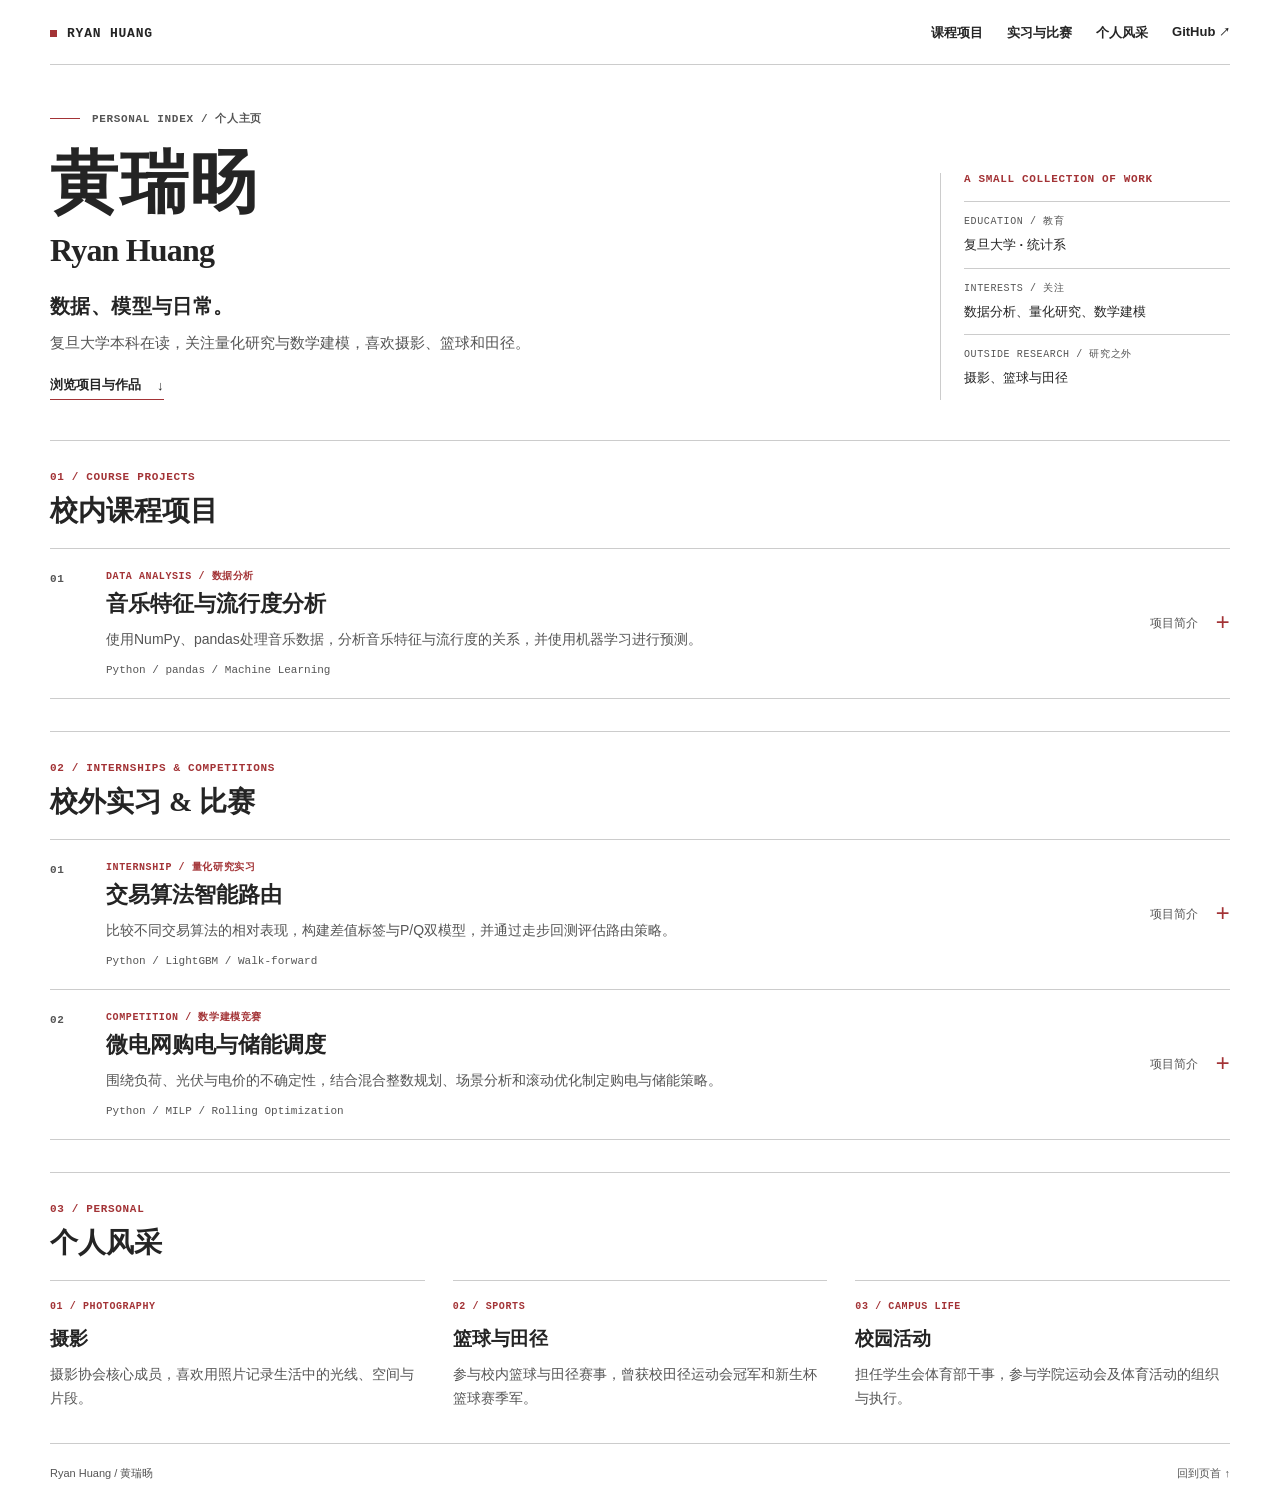
==== index.html @ ebb8e54e "index.html" ====
<!doctype html>
<html lang="zh-CN">
<head>
  <meta charset="utf-8">
  <meta name="viewport" content="width=device-width, initial-scale=1">
  <meta name="description" content="黄瑞旸 Ryan Huang 的个人主页：校内课程项目、校外实习与比赛、摄影与运动。">
  <meta name="theme-color" content="#ffffff">
  <title>黄瑞旸 Ryan Huang | 项目与作品</title>
  <link rel="canonical" href="https://hrynb.github.io/">
  <link rel="stylesheet" href="site.css?v=compact-1">
</head>
<body>
  <a class="skip-link" href="#main">跳转到正文</a>
  <div class="page" id="top">
    <header class="site-header">
      <a class="brand" href="#top" aria-label="Ryan Huang，回到页首">
        <span class="brand-mark" aria-hidden="true"></span>RYAN HUANG
      </a>
      <nav class="nav" aria-label="主导航">
        <a href="#course-projects">课程项目</a>
        <a href="#experience">实习与比赛</a>
        <a href="#personal">个人风采</a>
        <a href="https://github.com/hrynb" target="_blank" rel="noopener noreferrer">GitHub <span class="external" aria-hidden="true">↗</span></a>
      </nav>
    </header>

    <main id="main" tabindex="-1">
      <section class="hero" id="about" aria-labelledby="name">
        <div>
          <p class="eyebrow mono">PERSONAL INDEX / 个人主页</p>
          <h1 id="name"><span class="name-cn">黄瑞旸</span><span class="name-en" lang="en">Ryan Huang</span></h1>
          <p class="hero-line">数据、模型与日常。</p>
          <p class="hero-description">复旦大学本科在读，关注量化研究与数学建模，喜欢摄影、篮球和田径。</p>
          <a class="hero-link" href="#work">浏览项目与作品 <span aria-hidden="true">↓</span></a>
        </div>
        <aside class="profile-index" aria-label="个人索引">
          <p class="profile-label mono">A SMALL COLLECTION OF WORK</p>
          <dl>
            <div><dt>EDUCATION / 教育</dt><dd>复旦大学 · 统计系</dd></div>
            <div><dt>INTERESTS / 关注</dt><dd>数据分析、量化研究、数学建模</dd></div>
            <div><dt>OUTSIDE RESEARCH / 研究之外</dt><dd>摄影、篮球与田径</dd></div>
          </dl>
        </aside>
      </section>

      <div id="work">
        <section class="work-section" id="course-projects" aria-labelledby="courses-title">
          <div class="section-heading">
            <div><p class="section-label mono">01 / COURSE PROJECTS</p><h2 id="courses-title">校内课程项目</h2></div>
          </div>
          <details class="project">
            <summary>
              <span class="project-number mono">01</span>
              <span>
                <span class="project-kind">DATA ANALYSIS / 数据分析</span>
                <span class="project-name">音乐特征与流行度分析</span>
                <span class="project-description">使用NumPy、pandas处理音乐数据，分析音乐特征与流行度的关系，并使用机器学习进行预测。</span>
                <span class="project-tags">Python / pandas / Machine Learning</span>
              </span>
              <span class="project-control"><span class="control-label">项目简介</span><span class="plus" aria-hidden="true">+</span></span>
            </summary>
            <div class="project-body">
              <p>围绕音乐特征与流行度之间的联系，完成数据处理与分析，并将特征用于流行度预测，练习从数据探索到建模的完整过程。</p>
            </div>
          </details>
        </section>

        <section class="work-section" id="experience" aria-labelledby="experience-title">
          <div class="section-heading">
            <div><p class="section-label mono">02 / INTERNSHIPS &amp; COMPETITIONS</p><h2 id="experience-title">校外实习 &amp; 比赛</h2></div>
          </div>
          <details class="project">
            <summary>
              <span class="project-number mono">01</span>
              <span>
                <span class="project-kind">INTERNSHIP / 量化研究实习</span>
                <span class="project-name">交易算法智能路由</span>
                <span class="project-description">比较不同交易算法的相对表现，构建差值标签与P/Q双模型，并通过走步回测评估路由策略。</span>
                <span class="project-tags">Python / LightGBM / Walk-forward</span>
              </span>
              <span class="project-control"><span class="control-label">项目简介</span><span class="plus" aria-hidden="true">+</span></span>
            </summary>
            <div class="project-body">
              <p>围绕“同一对象上应选择哪一种算法”，参与数据处理、配对标签构建、模型评估与自动化流程搭建。</p>
              <a class="project-link" href="quant-research.html">查看项目 <span aria-hidden="true">→</span></a>
            </div>
          </details>

          <details class="project">
            <summary>
              <span class="project-number mono">02</span>
              <span>
                <span class="project-kind">COMPETITION / 数学建模竞赛</span>
                <span class="project-name">微电网购电与储能调度</span>
                <span class="project-description">围绕负荷、光伏与电价的不确定性，结合混合整数规划、场景分析和滚动优化制定购电与储能策略。</span>
                <span class="project-tags">Python / MILP / Rolling Optimization</span>
              </span>
              <span class="project-control"><span class="control-label">项目简介</span><span class="plus" aria-hidden="true">+</span></span>
            </summary>
            <div class="project-body">
              <p>以“微网与外部电网电力调控策略”为题，参与建模与数据分析，将预测、历史残差场景生成、优化求解与压力测试串成可复查的研究流程。</p>
              <a class="project-link" href="math-modeling.html">查看项目 <span aria-hidden="true">→</span></a>
            </div>
          </details>
        </section>

        <section class="work-section" id="personal" aria-labelledby="personal-title">
          <div class="section-heading">
            <div><p class="section-label mono">03 / PERSONAL</p><h2 id="personal-title">个人风采</h2></div>
          </div>
          <div class="personal-grid">
            <article class="personal-item">
              <p class="personal-type mono">01 / PHOTOGRAPHY</p>
              <h3>摄影</h3>
              <p>摄影协会核心成员，喜欢用照片记录生活中的光线、空间与片段。</p>
            </article>
            <article class="personal-item">
              <p class="personal-type mono">02 / SPORTS</p>
              <h3>篮球与田径</h3>
              <p>参与校内篮球与田径赛事，曾获校田径运动会冠军和新生杯篮球赛季军。</p>
            </article>
            <article class="personal-item">
              <p class="personal-type mono">03 / CAMPUS LIFE</p>
              <h3>校园活动</h3>
              <p>担任学生会体育部干事，参与学院运动会及体育活动的组织与执行。</p>
            </article>
          </div>
        </section>
      </div>
    </main>

    <footer class="site-footer">
      <p>Ryan Huang / 黄瑞旸</p>
      <a href="#top">回到页首 <span aria-hidden="true">↑</span></a>
    </footer>
  </div>
</body>
</html>
---- site.css ----
:root {
  color-scheme: light;
  --paper: #ffffff;
  --panel: #ececec;
  --surface: #fafafa;
  --ink: #242424;
  --muted: #555555;
  --rule: #cccccc;
  --accent: #a33336;
  --sans: -apple-system, BlinkMacSystemFont, "Segoe UI", "Microsoft YaHei UI", "Microsoft YaHei", sans-serif;
  --serif: Georgia, "Noto Serif SC", "Songti SC", SimSun, serif;
  --mono: "Cascadia Code", Consolas, monospace;
}

* { box-sizing: border-box; }
body { margin: 0; background: var(--paper); color: var(--ink); font-family: var(--sans); font-weight: 500; }
a { color: inherit; text-decoration: none; }
a:hover { color: var(--accent); }
a:focus-visible, summary:focus-visible { outline: 2px solid var(--accent); outline-offset: 6px; }
::selection { background: #ead5d4; color: var(--ink); }
:target { scroll-margin-top: 24px; }
.page { width: min(1180px, calc(100% - 80px)); margin: 0 auto; }
.mono { font-family: var(--mono); font-size: 11px; font-weight: 600; letter-spacing: .06em; }

.skip-link { position: absolute; top: 12px; left: 16px; z-index: 2; padding: 10px 14px; background: var(--ink); color: white; transform: translateY(-180%); }
.skip-link:focus { transform: none; color: white; }
.site-header { display: flex; flex-wrap: wrap; align-items: center; justify-content: space-between; gap: 16px; padding: 20px 0 18px; border-bottom: 1px solid var(--rule); }
.brand { display: inline-flex; align-items: center; gap: 10px; font-family: var(--mono); font-size: 13px; font-weight: 700; letter-spacing: .06em; }
.brand-mark { width: 7px; height: 7px; background: var(--accent); }
.nav { display: flex; gap: 24px; font-size: 13px; font-weight: 600; }
.nav a { padding: 4px 0; }
.external { font-size: 11px; }

.hero { display: grid; grid-template-columns: minmax(0, 1fr) 290px; gap: 48px; padding: 46px 0 40px; border-bottom: 1px solid var(--rule); }
.eyebrow { display: flex; align-items: center; gap: 12px; margin: 0 0 18px; color: var(--muted); }
.eyebrow::before { content: ""; width: 30px; height: 1px; background: var(--accent); }
h1 { margin: 0; font-family: var(--serif); font-weight: 700; }
.name-cn { display: block; font-size: clamp(44px, 5.6vw, 68px); line-height: 1.15; letter-spacing: .025em; }
.name-en { display: block; margin-top: 8px; font-size: clamp(24px, 2.7vw, 32px); font-weight: 600; line-height: 1.25; letter-spacing: -.025em; }
.hero-line { margin: 23px 0 10px; font-size: 20px; font-weight: 650; letter-spacing: .02em; }
.hero-description { max-width: 34em; margin: 0; color: var(--muted); font-size: 15px; line-height: 1.75; }
.hero-link, .project-link { display: inline-flex; align-items: center; gap: 16px; margin-top: 20px; padding-bottom: 5px; border-bottom: 1px solid var(--accent); font-size: 13px; font-weight: 600; }
.profile-index { align-self: end; border-left: 1px solid var(--rule); padding-left: 23px; }
.profile-label { margin: 0 0 16px; color: var(--accent); }
.profile-index dl { margin: 0; }
.profile-index dl > div { padding: 12px 0; border-top: 1px solid var(--rule); }
.profile-index dt { color: var(--muted); font-family: var(--mono); font-size: 10px; letter-spacing: .06em; }
.profile-index dd { margin: 6px 0 0; font-size: 13px; line-height: 1.65; font-weight: 550; }

.work-section { padding: 30px 0 32px; }
.work-section + .work-section { border-top: 1px solid var(--rule); }
.section-heading { display: flex; align-items: end; justify-content: space-between; gap: 20px; margin-bottom: 18px; }
.section-label { margin: 0 0 9px; color: var(--accent); }
h2 { margin: 0; font-family: var(--serif); font-size: 28px; font-weight: 700; line-height: 1.35; }
.section-note { margin: 0 0 5px; color: var(--muted); font-size: 12px; }
.project { border-top: 1px solid var(--rule); }
.project:last-child { border-bottom: 1px solid var(--rule); }
.project summary { display: grid; grid-template-columns: 36px minmax(0, 1fr) 110px; gap: 20px; padding: 20px 0; list-style: none; cursor: pointer; }
.project summary::-webkit-details-marker { display: none; }
.project-number { padding-top: 4px; color: var(--muted); }
.project-kind { display: block; margin-bottom: 6px; color: var(--accent); font-size: 10px; font-family: var(--mono); font-weight: 600; letter-spacing: .06em; }
.project-name { display: block; font-size: 22px; font-weight: 650; line-height: 1.4; }
.project-description { display: block; max-width: 52em; margin-top: 8px; color: var(--muted); font-size: 14px; line-height: 1.7; }
.project-tags { display: block; margin-top: 10px; color: var(--muted); font-size: 11px; font-family: var(--mono); line-height: 1.5; }
.project-control { display: flex; align-items: center; justify-content: end; gap: 18px; align-self: center; font-size: 12px; color: var(--muted); }
.plus { display: block; font-family: var(--mono); font-size: 24px; font-weight: 300; color: var(--accent); }
.project[open] .plus { transform: rotate(45deg); }
.project summary:hover .project-name { color: var(--accent); }
.project-body { margin: 0 130px 22px 56px; padding: 0 0 0 16px; border-left: 2px solid var(--accent); font-size: 14px; line-height: 1.75; }
.project-body p { margin: 0; }
.project-body .status { margin-top: 12px; color: var(--muted); font-size: 12px; }
.project-link { margin-top: 16px; }

.personal-grid { display: grid; grid-template-columns: repeat(3, minmax(0, 1fr)); gap: 28px; }
.personal-item { border-top: 1px solid var(--rule); padding-top: 17px; }
.personal-item .personal-type { margin: 0 0 10px; color: var(--accent); font-size: 10px; }
.personal-item h3 { margin: 0 0 10px; font-size: 19px; font-weight: 650; }
.personal-item p { margin: 0; color: var(--muted); font-size: 14px; line-height: 1.75; }

.about-section { display: grid; grid-template-columns: 1fr 2fr; gap: 70px; padding: 2px 0 62px; border-bottom: 1px solid var(--rule); }
.about-copy { max-width: 45em; }
.about-copy p { margin: 0; font-size: 14px; line-height: 2; }
.about-copy p + p { margin-top: 15px; color: var(--muted); }
.about-links { margin-top: 22px; font-size: 13px; }
.about-links a { border-bottom: 1px solid var(--rule); padding-bottom: 4px; }
.site-footer { display: flex; flex-wrap: wrap; align-items: center; justify-content: space-between; gap: 16px; padding: 20px 0 24px; border-top: 1px solid var(--rule); color: var(--muted); font-size: 11px; line-height: 1.7; }
.site-footer p { margin: 0; }

.breadcrumb { display: flex; flex-wrap: wrap; gap: 12px; padding-top: 28px; color: var(--muted); }
.research-hero { padding: 32px 0 30px; border-bottom: 1px solid var(--rule); }
.research-title { max-width: 15em; font-size: clamp(30px, 4vw, 46px); line-height: 1.3; letter-spacing: -.025em; }
.research-subtitle { margin: 15px 0 22px; color: var(--accent); font-family: var(--mono); font-size: 11px; line-height: 1.8; letter-spacing: .06em; }
.research-lead { max-width: 56em; margin: 0; color: var(--muted); font-size: 15px; line-height: 1.8; }
.specifications { display: grid; grid-template-columns: repeat(3, minmax(0, 1fr)); margin: 22px 0 0; border: 1px solid var(--rule); background: var(--panel); }
.specifications > div { padding: 13px 18px; border-right: 1px solid var(--rule); }
.specifications > div:last-child { border-right: 0; }
.specifications dt { color: var(--accent); font-family: var(--mono); font-size: 10px; letter-spacing: .06em; }
.specifications dd { margin: 9px 0 0; font-size: 13px; line-height: 1.7; }
.research-grid { display: grid; grid-template-columns: 180px minmax(0, 1fr); gap: 44px; padding: 30px 0 40px; }
.contents { position: sticky; top: 28px; align-self: start; font-size: 12px; }
.contents ol { padding: 0; margin: 18px 0 0; list-style: none; }
.contents li { margin: 0; border-top: 1px solid var(--rule); }
.contents a { display: block; padding: 12px 0; line-height: 1.7; }
.contents a span { margin-right: 12px; color: var(--muted); font-family: var(--mono); }
.research-content { min-width: 0; }
.research-content section + section { margin-top: 32px; padding-top: 26px; border-top: 1px solid var(--rule); }
.chapter-heading { display: flex; align-items: baseline; gap: 15px; margin-bottom: 16px; }
.chapter-heading h2 { font-size: 23px; }
.chapter-number { color: var(--accent); }
.research-content p { margin: 0 0 14px; font-size: 14px; line-height: 1.8; }
.research-content p:last-child { margin-bottom: 0; }
.contribution { border-left: 2px solid var(--accent); padding-left: 18px; color: var(--muted); }
.equation-block { margin: 24px 0; padding: 22px; border: 1px solid var(--rule); background: var(--surface); }
.equation-block .mono { margin-bottom: 14px; color: var(--accent); font-size: 10px; }
code { font-family: var(--mono); font-size: .95em; overflow-wrap: anywhere; }
.equation { display: block; font-size: 17px; font-weight: 600; line-height: 1.8; }
.equation-block p:last-child { margin-top: 12px; font-size: 12px; color: var(--muted); }
.check-list { margin: 18px 0; padding-left: 20px; font-size: 14px; line-height: 2; }
.check-list li { margin: 9px 0; padding-left: 4px; }
.check-list li::marker { color: var(--accent); }
.model-grid { display: grid; grid-template-columns: 1fr 1fr; gap: 18px; margin: 24px 0; }
.model-card { padding: 19px; border: 1px solid var(--rule); background: var(--surface); }
.model-card .mono { margin-bottom: 12px; color: var(--accent); font-size: 10px; }
.model-symbol { display: block; margin-bottom: 14px; font-family: var(--mono); font-size: 40px; line-height: 1; font-weight: 600; }
.model-card h3 { margin: 0 0 12px; font-size: 17px; font-weight: 600; }
.model-card p { font-size: 13px; line-height: 1.9; }
.model-card p + p { color: var(--muted); }
.pipeline { display: grid; grid-template-columns: repeat(4, minmax(0, 1fr)); margin: 24px 0; padding: 0; border: 1px solid var(--rule); list-style: none; }
.pipeline li { padding: 15px 13px; border-right: 1px solid var(--rule); background: var(--panel); }
.pipeline li:last-child { border-right: 0; }
.pipeline .mono { color: var(--accent); font-size: 10px; }
.pipeline strong { display: block; margin: 12px 0 8px; font-size: 13px; font-weight: 600; }
.pipeline p { color: var(--muted); font-size: 12px; line-height: 1.8; }
.research-content .scope-note { margin-top: 32px; padding: 18px 20px; border: 1px solid var(--rule); color: var(--muted); font-size: 12px; line-height: 1.9; }

@media (max-width: 860px) {
  .page { width: calc(100% - 56px); }
  .hero { grid-template-columns: minmax(0, 1fr) 240px; gap: 30px; padding: 38px 0; }
  .profile-index { padding-left: 20px; }
  .project summary { grid-template-columns: 30px minmax(0, 1fr) 90px; gap: 16px; }
  .project-body { margin-left: 46px; margin-right: 106px; }
  .about-section { gap: 36px; }
  .research-grid { grid-template-columns: 145px minmax(0, 1fr); gap: 30px; }
  .model-grid { grid-template-columns: 1fr; }
  .pipeline { grid-template-columns: 1fr 1fr; }
  .pipeline li:nth-child(2) { border-right: 0; }
  .pipeline li:nth-child(-n+2) { border-bottom: 1px solid var(--rule); }
}

@media (max-width: 600px) {
  .page { width: calc(100% - 40px); }
  .site-header { padding: 17px 0 15px; gap: 14px; }
  .brand { font-size: 11px; gap: 7px; letter-spacing: .02em; }
  .nav { flex-wrap: wrap; gap: 8px 16px; font-size: 12px; }
  .hero { grid-template-columns: 1fr; gap: 24px; padding: 30px 0; }
  .eyebrow { margin-bottom: 16px; font-size: 10px; }
  .name-cn { font-size: 48px; }
  .name-en { font-size: 27px; }
  .hero-line { font-size: 19px; margin-top: 20px; }
  .hero-description { font-size: 14px; }
  .hero-link { margin-top: 18px; }
  .profile-index { border-left: 0; padding-left: 0; }
  .profile-label { margin-bottom: 14px; }
  .profile-index dl { display: grid; grid-template-columns: 1fr 1fr; gap: 0 20px; }
  .profile-index dl > div:last-child { grid-column: 1 / -1; }
  .work-section { padding: 25px 0; }
  .section-heading { display: block; margin-bottom: 15px; }
  h2 { font-size: 25px; }
  .section-note { margin-top: 12px; }
  .project summary { grid-template-columns: 25px minmax(0, 1fr) 18px; gap: 12px; padding: 18px 0; }
  .project-name { font-size: 19px; }
  .project-description { font-size: 14px; }
  .project-kind { font-size: 9px; }
  .control-label { display: none; }
  .project-body { margin-left: 37px; margin-right: 0; padding-left: 14px; font-size: 13px; }
  .personal-grid { grid-template-columns: 1fr; gap: 18px; }
  .personal-item { padding-top: 14px; }
  .about-section { grid-template-columns: 1fr; gap: 23px; padding-bottom: 42px; }
  .about-copy p { font-size: 13px; }
  .site-footer { align-items: start; padding-top: 21px; }
  .breadcrumb { font-size: 10px; gap: 8px; }
  .research-hero { padding: 26px 0; }
  .research-title { font-size: 32px; }
  .research-subtitle { font-size: 10px; }
  .research-lead { font-size: 13px; }
  .specifications { grid-template-columns: 1fr; }
  .specifications > div { border-right: 0; border-bottom: 1px solid var(--rule); padding: 13px 16px; }
  .specifications > div:last-child { border-bottom: 0; }
  .specifications dd { margin-top: 5px; }
  .research-grid { grid-template-columns: 1fr; gap: 34px; padding: 30px 0 40px; }
  .contents { position: static; }
  .contents ol { display: grid; grid-template-columns: 1fr 1fr; column-gap: 20px; }
  .chapter-heading { gap: 12px; }
  .chapter-heading h2 { font-size: 21px; }
  .research-content p, .check-list { font-size: 13px; }
  .equation-block { padding: 17px; }
  .equation { font-size: 14px; }
  .model-card { padding: 20px; }
}

@media (max-width: 350px) {
  .nav { gap: 11px; }
  .name-cn { font-size: 46px; }
  .research-title { font-size: 29px; }
}
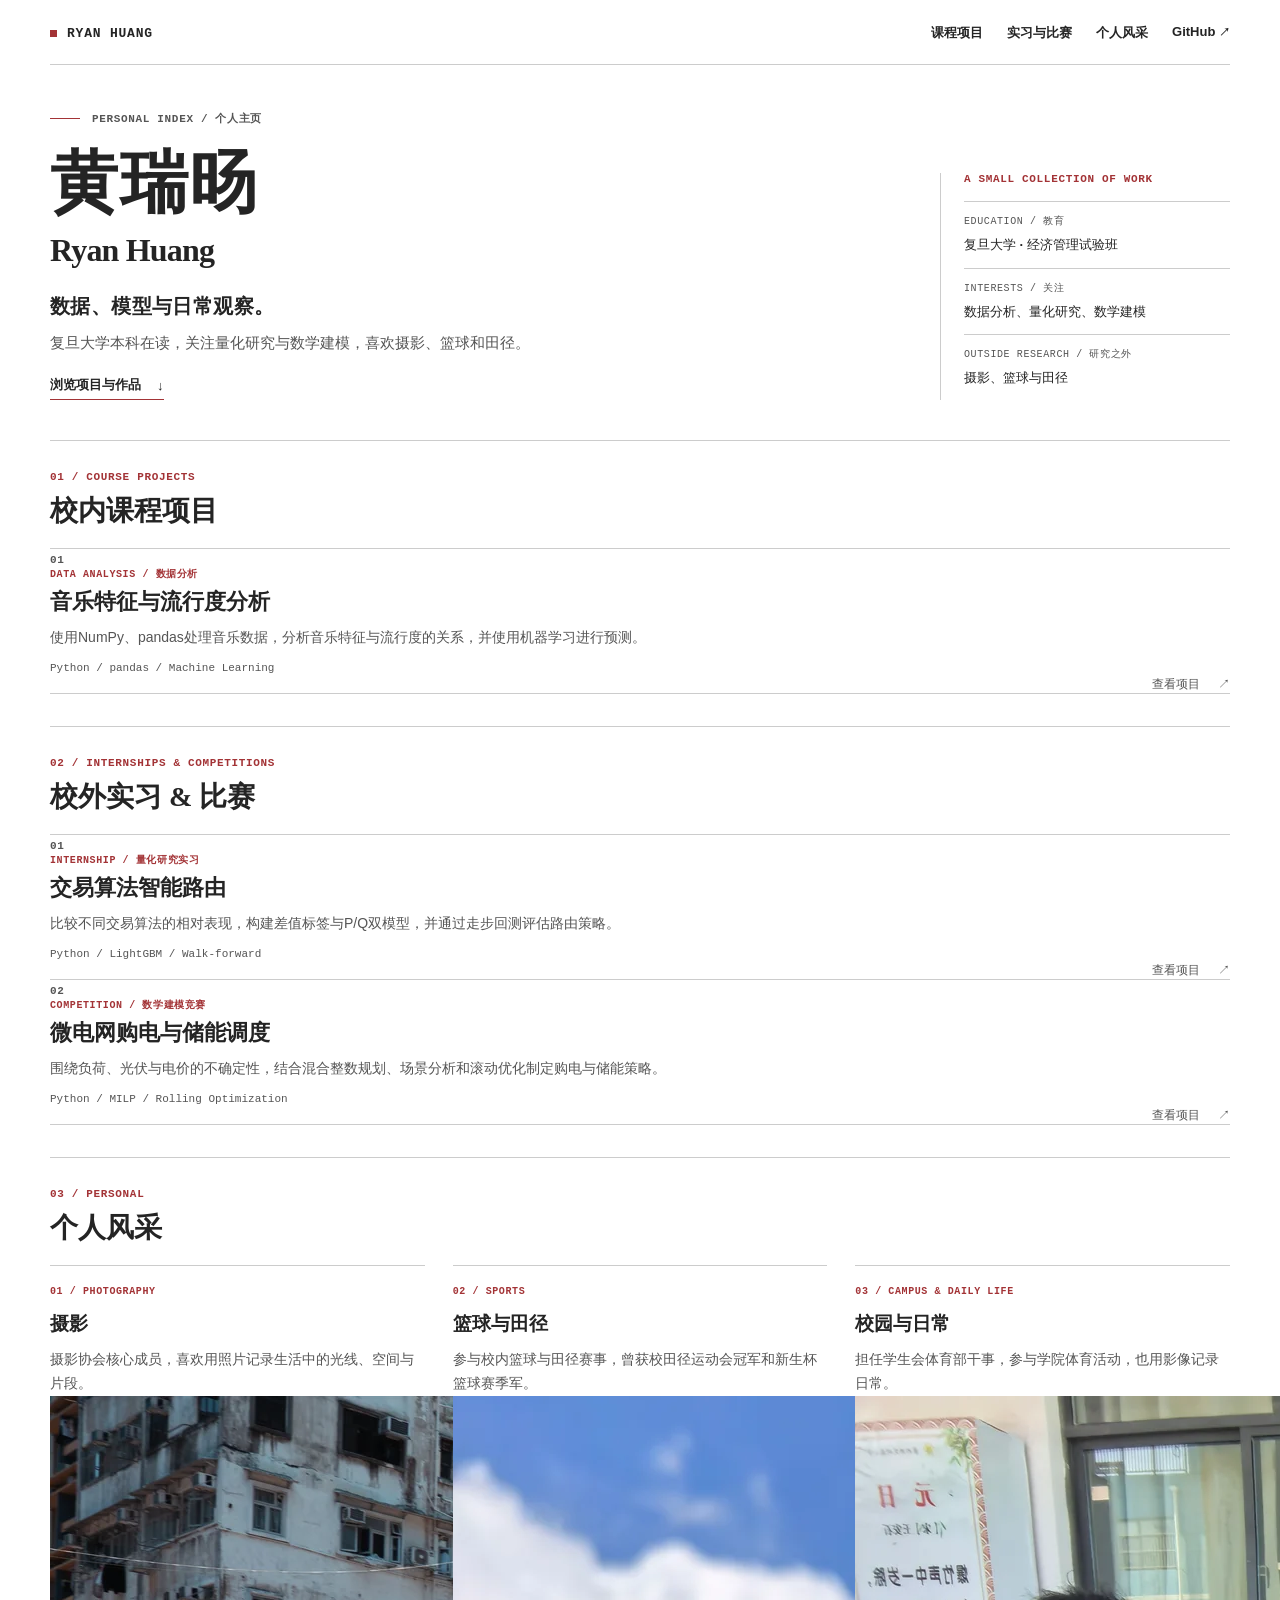
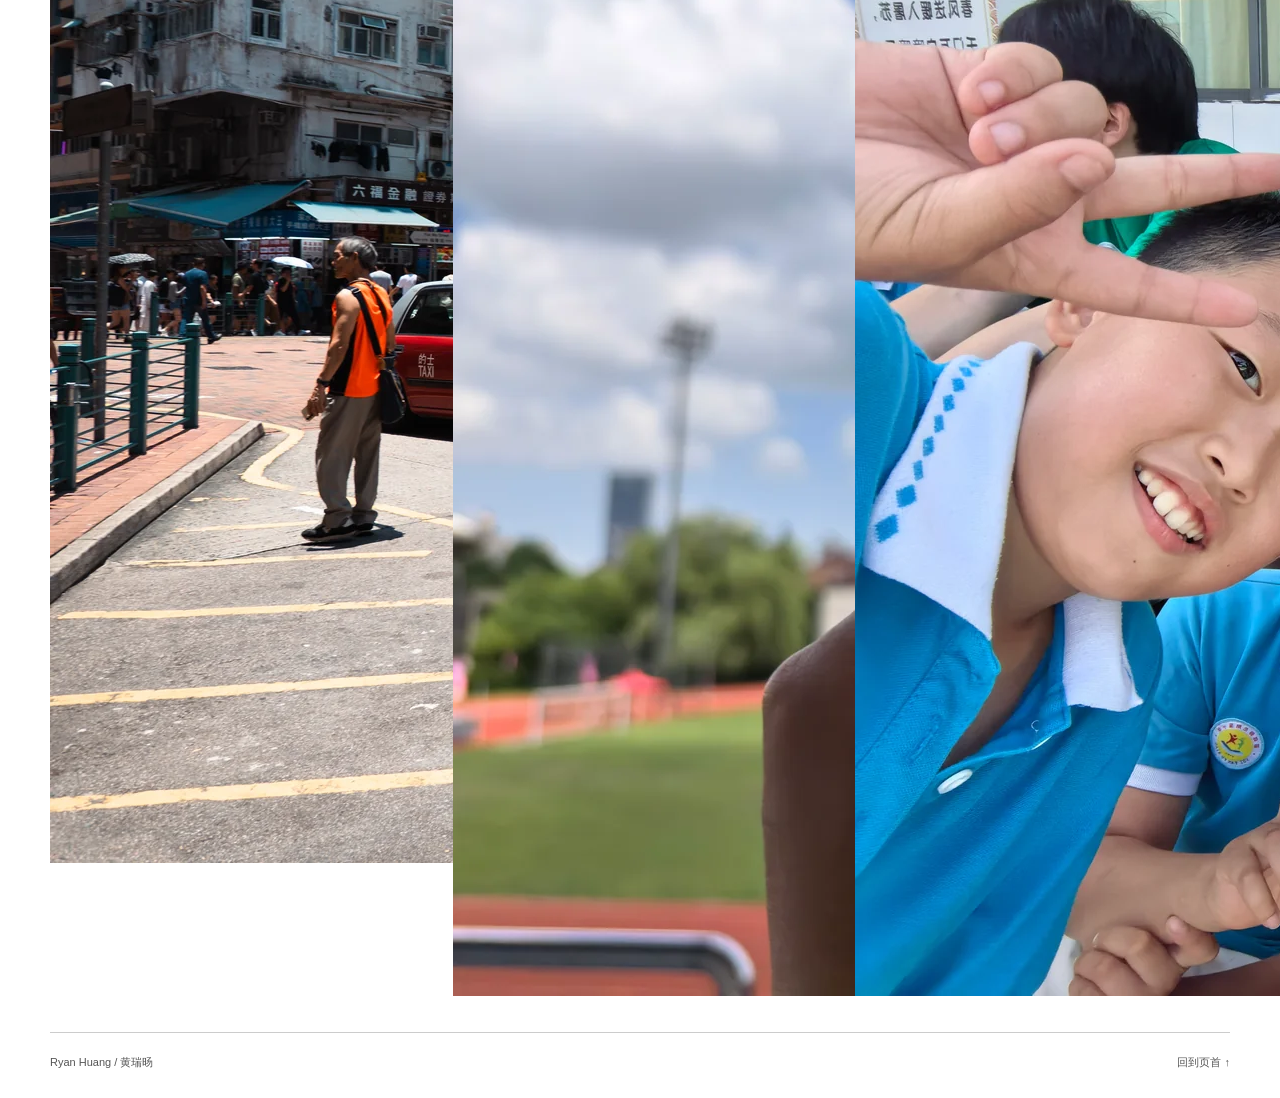
==== commit 18c8ef95: "Add files via upload" ====
--- a/index.html
+++ b/index.html
@@ -7,7 +7,8 @@
   <meta name="theme-color" content="#ffffff">
   <title>黄瑞旸 Ryan Huang | 项目与作品</title>
   <link rel="canonical" href="https://hrynb.github.io/">
-  <link rel="stylesheet" href="site.css?v=compact-1">
+  <link rel="stylesheet" href="site.css?v=interactive-1">
+  <script src="site.js?v=picture-1" defer></script>
 </head>
 <body>
   <a class="skip-link" href="#main">跳转到正文</a>
@@ -29,14 +30,14 @@
         <div>
           <p class="eyebrow mono">PERSONAL INDEX / 个人主页</p>
           <h1 id="name"><span class="name-cn">黄瑞旸</span><span class="name-en" lang="en">Ryan Huang</span></h1>
-          <p class="hero-line">数据、模型与日常。</p>
+          <p class="hero-line">数据、模型与日常观察。</p>
           <p class="hero-description">复旦大学本科在读，关注量化研究与数学建模，喜欢摄影、篮球和田径。</p>
           <a class="hero-link" href="#work">浏览项目与作品 <span aria-hidden="true">↓</span></a>
         </div>
         <aside class="profile-index" aria-label="个人索引">
           <p class="profile-label mono">A SMALL COLLECTION OF WORK</p>
           <dl>
-            <div><dt>EDUCATION / 教育</dt><dd>复旦大学 · 统计系</dd></div>
+            <div><dt>EDUCATION / 教育</dt><dd>复旦大学 · 经济管理试验班</dd></div>
             <div><dt>INTERESTS / 关注</dt><dd>数据分析、量化研究、数学建模</dd></div>
             <div><dt>OUTSIDE RESEARCH / 研究之外</dt><dd>摄影、篮球与田径</dd></div>
           </dl>
@@ -48,8 +49,8 @@
           <div class="section-heading">
             <div><p class="section-label mono">01 / COURSE PROJECTS</p><h2 id="courses-title">校内课程项目</h2></div>
           </div>
-          <details class="project">
-            <summary>
+          <article class="project hover-card" data-project-card>
+            <a class="project-entry" href="music-analysis.html" aria-describedby="music-preview">
               <span class="project-number mono">01</span>
               <span>
                 <span class="project-kind">DATA ANALYSIS / 数据分析</span>
@@ -57,20 +58,21 @@
                 <span class="project-description">使用NumPy、pandas处理音乐数据，分析音乐特征与流行度的关系，并使用机器学习进行预测。</span>
                 <span class="project-tags">Python / pandas / Machine Learning</span>
               </span>
-              <span class="project-control"><span class="control-label">项目简介</span><span class="plus" aria-hidden="true">+</span></span>
-            </summary>
-            <div class="project-body">
+              <span class="project-control"><span class="control-label">查看项目</span><span class="project-arrow" aria-hidden="true">↗</span></span>
+            </a>
+            <div class="project-preview preview-panel" id="music-preview" role="tooltip" hidden>
+              <p class="preview-kicker mono">COURSE PROJECT / 数据分析</p>
               <p>围绕音乐特征与流行度之间的联系，完成数据处理与分析，并将特征用于流行度预测，练习从数据探索到建模的完整过程。</p>
             </div>
-          </details>
+          </article>
         </section>
 
         <section class="work-section" id="experience" aria-labelledby="experience-title">
           <div class="section-heading">
             <div><p class="section-label mono">02 / INTERNSHIPS &amp; COMPETITIONS</p><h2 id="experience-title">校外实习 &amp; 比赛</h2></div>
           </div>
-          <details class="project">
-            <summary>
+          <article class="project hover-card" data-project-card>
+            <a class="project-entry" href="quant-research.html" aria-describedby="quant-preview">
               <span class="project-number mono">01</span>
               <span>
                 <span class="project-kind">INTERNSHIP / 量化研究实习</span>
@@ -78,16 +80,16 @@
                 <span class="project-description">比较不同交易算法的相对表现，构建差值标签与P/Q双模型，并通过走步回测评估路由策略。</span>
                 <span class="project-tags">Python / LightGBM / Walk-forward</span>
               </span>
-              <span class="project-control"><span class="control-label">项目简介</span><span class="plus" aria-hidden="true">+</span></span>
-            </summary>
-            <div class="project-body">
+              <span class="project-control"><span class="control-label">查看项目</span><span class="project-arrow" aria-hidden="true">↗</span></span>
+            </a>
+            <div class="project-preview preview-panel" id="quant-preview" role="tooltip" hidden>
+              <p class="preview-kicker mono">INTERNSHIP / 量化研究</p>
               <p>围绕“同一对象上应选择哪一种算法”，参与数据处理、配对标签构建、模型评估与自动化流程搭建。</p>
-              <a class="project-link" href="quant-research.html">查看项目 <span aria-hidden="true">→</span></a>
             </div>
-          </details>
+          </article>
 
-          <details class="project">
-            <summary>
+          <article class="project hover-card" data-project-card>
+            <a class="project-entry" href="math-modeling.html" aria-describedby="modeling-preview">
               <span class="project-number mono">02</span>
               <span>
                 <span class="project-kind">COMPETITION / 数学建模竞赛</span>
@@ -95,13 +97,13 @@
                 <span class="project-description">围绕负荷、光伏与电价的不确定性，结合混合整数规划、场景分析和滚动优化制定购电与储能策略。</span>
                 <span class="project-tags">Python / MILP / Rolling Optimization</span>
               </span>
-              <span class="project-control"><span class="control-label">项目简介</span><span class="plus" aria-hidden="true">+</span></span>
-            </summary>
-            <div class="project-body">
+              <span class="project-control"><span class="control-label">查看项目</span><span class="project-arrow" aria-hidden="true">↗</span></span>
+            </a>
+            <div class="project-preview preview-panel" id="modeling-preview" role="tooltip" hidden>
+              <p class="preview-kicker mono">COMPETITION / 数学建模</p>
               <p>以“微网与外部电网电力调控策略”为题，参与建模与数据分析，将预测、历史残差场景生成、优化求解与压力测试串成可复查的研究流程。</p>
-              <a class="project-link" href="math-modeling.html">查看项目 <span aria-hidden="true">→</span></a>
             </div>
-          </details>
+          </article>
         </section>
 
         <section class="work-section" id="personal" aria-labelledby="personal-title">
@@ -109,20 +111,56 @@
             <div><p class="section-label mono">03 / PERSONAL</p><h2 id="personal-title">个人风采</h2></div>
           </div>
           <div class="personal-grid">
-            <article class="personal-item">
-              <p class="personal-type mono">01 / PHOTOGRAPHY</p>
-              <h3>摄影</h3>
-              <p>摄影协会核心成员，喜欢用照片记录生活中的光线、空间与片段。</p>
+            <article class="personal-item gallery-card" data-gallery="photography">
+              <a class="gallery-trigger" href="gallery.html#photography" aria-expanded="false" aria-controls="photography-preview">
+                <p class="personal-type mono">01 / PHOTOGRAPHY</p>
+                <h3>摄影</h3>
+                <p>摄影协会核心成员，喜欢用照片记录生活中的光线、空间与片段。</p>
+                <span class="photo-cover-frame"><img class="photo-cover" src="assets/photos/photography-01.webp" alt="街道交叉口的红色出租车与行人" loading="lazy" decoding="async"></span>
+              </a>
+              <div class="gallery-popover preview-panel" id="photography-preview" role="region" aria-label="摄影图片预览" hidden>
+                <div class="gallery-header"><p>摄影</p><button class="preview-close" type="button" data-preview-close aria-label="关闭摄影预览">×</button></div>
+                <div class="gallery-stage"><img data-gallery-image src="assets/photos/photography-01.webp" alt="街道交叉口的红色出租车与行人" decoding="async"><p class="gallery-error" data-gallery-error role="status" hidden>图片未能加载。</p></div>
+                <p class="gallery-caption" data-gallery-caption>街头一刻</p>
+                <div class="gallery-controls">
+                  <div class="gallery-pagination"><button type="button" data-gallery-prev aria-label="上一张摄影作品">←</button><span class="gallery-counter mono" data-gallery-counter aria-live="polite">01 / 10</span><button type="button" data-gallery-next aria-label="下一张摄影作品">→</button></div>
+                  <a class="gallery-open" href="gallery.html#photography">打开相册 <span aria-hidden="true">↗</span></a>
+                </div>
+              </div>
             </article>
-            <article class="personal-item">
-              <p class="personal-type mono">02 / SPORTS</p>
-              <h3>篮球与田径</h3>
-              <p>参与校内篮球与田径赛事，曾获校田径运动会冠军和新生杯篮球赛季军。</p>
+            <article class="personal-item gallery-card" data-gallery="sports">
+              <a class="gallery-trigger" href="gallery.html#sports" aria-expanded="false" aria-controls="sports-preview">
+                <p class="personal-type mono">02 / SPORTS</p>
+                <h3>篮球与田径</h3>
+                <p>参与校内篮球与田径赛事，曾获校田径运动会冠军和新生杯篮球赛季军。</p>
+                <span class="photo-cover-frame"><img class="photo-cover" src="assets/photos/sports-01.webp" alt="手持奖牌与背景中的田径场" loading="lazy" decoding="async"></span>
+              </a>
+              <div class="gallery-popover preview-panel" id="sports-preview" role="region" aria-label="运动图片预览" hidden>
+                <div class="gallery-header"><p>篮球与田径</p><button class="preview-close" type="button" data-preview-close aria-label="关闭运动预览">×</button></div>
+                <div class="gallery-stage"><img data-gallery-image src="assets/photos/sports-01.webp" alt="手持奖牌与背景中的田径场" decoding="async"><p class="gallery-error" data-gallery-error role="status" hidden>图片未能加载。</p></div>
+                <p class="gallery-caption" data-gallery-caption>金牌与跑道</p>
+                <div class="gallery-controls">
+                  <div class="gallery-pagination"><button type="button" data-gallery-prev aria-label="上一张运动照片">←</button><span class="gallery-counter mono" data-gallery-counter aria-live="polite">01 / 07</span><button type="button" data-gallery-next aria-label="下一张运动照片">→</button></div>
+                  <a class="gallery-open" href="gallery.html#sports">打开相册 <span aria-hidden="true">↗</span></a>
+                </div>
+              </div>
             </article>
-            <article class="personal-item">
-              <p class="personal-type mono">03 / CAMPUS LIFE</p>
-              <h3>校园活动</h3>
-              <p>担任学生会体育部干事，参与学院运动会及体育活动的组织与执行。</p>
+            <article class="personal-item gallery-card" data-gallery="daily">
+              <a class="gallery-trigger" href="gallery.html#daily" aria-expanded="false" aria-controls="daily-preview">
+                <p class="personal-type mono">03 / CAMPUS &amp; DAILY LIFE</p>
+                <h3>校园与日常</h3>
+                <p>担任学生会体育部干事，参与学院体育活动，也用影像记录日常。</p>
+                <span class="photo-cover-frame"><img class="photo-cover" src="assets/photos/daily-01.webp" alt="教室内的集体合影" loading="lazy" decoding="async"></span>
+              </a>
+              <div class="gallery-popover preview-panel" id="daily-preview" role="region" aria-label="日常图片预览" hidden>
+                <div class="gallery-header"><p>校园与日常</p><button class="preview-close" type="button" data-preview-close aria-label="关闭日常预览">×</button></div>
+                <div class="gallery-stage"><img data-gallery-image src="assets/photos/daily-01.webp" alt="教室内的集体合影" decoding="async"><p class="gallery-error" data-gallery-error role="status" hidden>图片未能加载。</p></div>
+                <p class="gallery-caption" data-gallery-caption>课堂合影</p>
+                <div class="gallery-controls">
+                  <div class="gallery-pagination"><button type="button" data-gallery-prev aria-label="上一张日常照片">←</button><span class="gallery-counter mono" data-gallery-counter aria-live="polite">01 / 03</span><button type="button" data-gallery-next aria-label="下一张日常照片">→</button></div>
+                  <a class="gallery-open" href="gallery.html#daily">打开相册 <span aria-hidden="true">↗</span></a>
+                </div>
+              </div>
             </article>
           </div>
         </section>
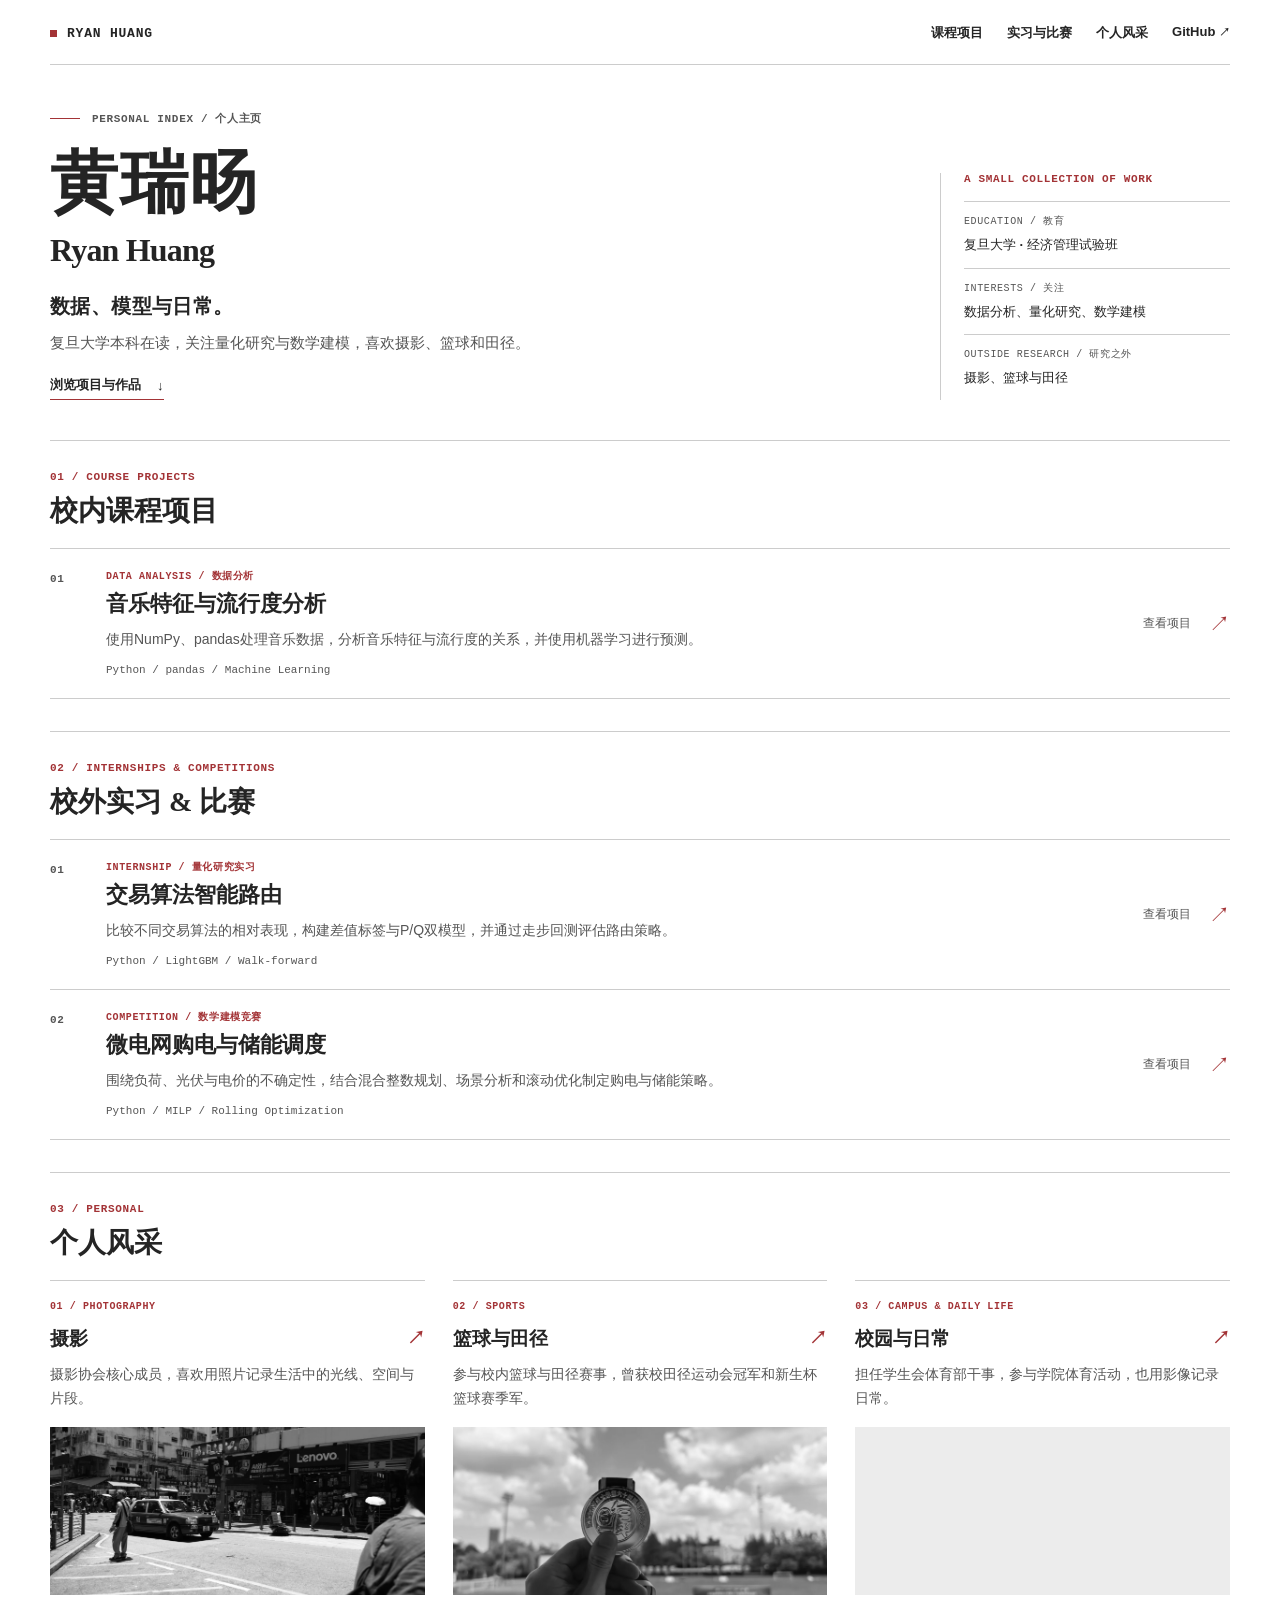
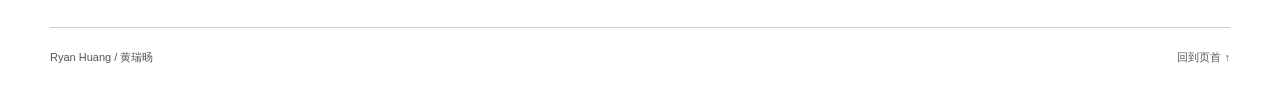
==== commit eea64877: "index.html" ====
--- a/index.html
+++ b/index.html
@@ -30,7 +30,7 @@
         <div>
           <p class="eyebrow mono">PERSONAL INDEX / 个人主页</p>
           <h1 id="name"><span class="name-cn">黄瑞旸</span><span class="name-en" lang="en">Ryan Huang</span></h1>
-          <p class="hero-line">数据、模型与日常观察。</p>
+          <p class="hero-line">数据、模型与日常。</p>
           <p class="hero-description">复旦大学本科在读，关注量化研究与数学建模，喜欢摄影、篮球和田径。</p>
           <a class="hero-link" href="#work">浏览项目与作品 <span aria-hidden="true">↓</span></a>
         </div>
--- a/site.css
+++ b/site.css
@@ -13,6 +13,7 @@
 }
 
 * { box-sizing: border-box; }
+[hidden] { display: none !important; }
 body { margin: 0; background: var(--paper); color: var(--ink); font-family: var(--sans); font-weight: 500; }
 a { color: inherit; text-decoration: none; }
 a:hover { color: var(--accent); }
@@ -55,27 +56,67 @@
 .section-note { margin: 0 0 5px; color: var(--muted); font-size: 12px; }
 .project { border-top: 1px solid var(--rule); }
 .project:last-child { border-bottom: 1px solid var(--rule); }
-.project summary { display: grid; grid-template-columns: 36px minmax(0, 1fr) 110px; gap: 20px; padding: 20px 0; list-style: none; cursor: pointer; }
-.project summary::-webkit-details-marker { display: none; }
+.project-entry { position: relative; display: grid; grid-template-columns: 36px minmax(0, 1fr) 110px; gap: 20px; padding: 20px 0; color: var(--ink); transition: background-color 160ms ease; }
+.project-entry::before { content: ""; position: absolute; left: -12px; top: 20px; bottom: 20px; width: 2px; background: var(--accent); opacity: 0; transform: scaleY(.4); transition: opacity 180ms ease, transform 180ms ease; }
+.project-entry:hover, .project-entry:focus-visible { background: var(--surface); color: var(--ink); }
+.project-entry:hover::before, .project-entry:focus-visible::before { opacity: 1; transform: scaleY(1); }
 .project-number { padding-top: 4px; color: var(--muted); }
 .project-kind { display: block; margin-bottom: 6px; color: var(--accent); font-size: 10px; font-family: var(--mono); font-weight: 600; letter-spacing: .06em; }
 .project-name { display: block; font-size: 22px; font-weight: 650; line-height: 1.4; }
 .project-description { display: block; max-width: 52em; margin-top: 8px; color: var(--muted); font-size: 14px; line-height: 1.7; }
 .project-tags { display: block; margin-top: 10px; color: var(--muted); font-size: 11px; font-family: var(--mono); line-height: 1.5; }
 .project-control { display: flex; align-items: center; justify-content: end; gap: 18px; align-self: center; font-size: 12px; color: var(--muted); }
-.plus { display: block; font-family: var(--mono); font-size: 24px; font-weight: 300; color: var(--accent); }
-.project[open] .plus { transform: rotate(45deg); }
-.project summary:hover .project-name { color: var(--accent); }
-.project-body { margin: 0 130px 22px 56px; padding: 0 0 0 16px; border-left: 2px solid var(--accent); font-size: 14px; line-height: 1.75; }
-.project-body p { margin: 0; }
-.project-body .status { margin-top: 12px; color: var(--muted); font-size: 12px; }
+.project-arrow { display: block; font-size: 21px; color: var(--accent); transition: transform 180ms ease; }
+.project-entry:hover .project-arrow, .project-entry:focus-visible .project-arrow { transform: translate(3px, -3px); }
+.project-entry:hover .project-name { color: var(--accent); }
 .project-link { margin-top: 16px; }
+
+.preview-panel { position: fixed; z-index: 30; width: min(390px, calc(100vw - 28px)); max-height: calc(100dvh - 28px); overflow: auto; border: 1px solid #b9b9b9; background: var(--paper); box-shadow: 0 14px 36px rgb(0 0 0 / 13%); animation: preview-enter 180ms ease-out both; }
+.project-preview { padding: 20px 22px; border-top: 2px solid var(--accent); pointer-events: none; }
+.preview-kicker { margin: 0 0 11px; color: var(--accent); font-size: 10px; }
+.project-preview > p:last-child { margin: 0; font-size: 14px; line-height: 1.8; }
+@keyframes preview-enter { from { opacity: 0; transform: translateY(7px); } to { opacity: 1; transform: translateY(0); } }
+@keyframes photo-enter { from { opacity: .3; } to { opacity: 1; } }
 
 .personal-grid { display: grid; grid-template-columns: repeat(3, minmax(0, 1fr)); gap: 28px; }
 .personal-item { border-top: 1px solid var(--rule); padding-top: 17px; }
 .personal-item .personal-type { margin: 0 0 10px; color: var(--accent); font-size: 10px; }
 .personal-item h3 { margin: 0 0 10px; font-size: 19px; font-weight: 650; }
 .personal-item p { margin: 0; color: var(--muted); font-size: 14px; line-height: 1.75; }
+.gallery-trigger { display: block; color: var(--ink); }
+.gallery-trigger:hover { color: var(--ink); }
+.gallery-trigger h3::after { content: "↗"; float: right; color: var(--accent); font-size: 18px; transition: transform 180ms ease; }
+.gallery-trigger:hover h3::after { transform: translate(3px, -3px); }
+.photo-cover-frame { display: block; overflow: hidden; height: 168px; margin-top: 16px; background: var(--panel); }
+.photo-cover { display: block; width: 100%; height: 100%; object-fit: cover; filter: grayscale(1); transition: filter 220ms ease, transform 260ms ease; }
+.gallery-trigger:hover .photo-cover, .gallery-trigger:focus-visible .photo-cover { filter: grayscale(.2); transform: scale(1.025); }
+.gallery-popover { width: min(420px, calc(100vw - 28px)); }
+.gallery-header { display: flex; align-items: center; justify-content: space-between; gap: 12px; padding: 10px 12px 10px 16px; border-bottom: 1px solid var(--rule); }
+.gallery-header p { color: var(--ink); font-size: 14px; font-weight: 650; }
+.gallery-popover button { display: inline-grid; place-items: center; width: 32px; height: 32px; padding: 0; border: 1px solid var(--rule); border-radius: 0; background: var(--paper); color: var(--ink); font-family: var(--sans); font-size: 18px; cursor: pointer; transition: color 140ms ease, border-color 140ms ease, background-color 140ms ease; }
+.gallery-popover button:hover { border-color: var(--accent); color: var(--accent); background: var(--surface); }
+.gallery-popover button:focus-visible { outline: 2px solid var(--accent); outline-offset: 3px; }
+.gallery-popover .preview-close { border-color: transparent; font-size: 24px; }
+.gallery-stage { position: relative; display: grid; place-items: center; aspect-ratio: 16 / 10; overflow: hidden; background: #e9e9e9; }
+.gallery-stage img { display: block; width: 100%; height: 100%; min-height: 0; object-fit: contain; }
+.gallery-stage img.is-changing { animation: photo-enter 180ms ease-out; }
+.gallery-stage .gallery-error { position: absolute; padding: 12px; background: var(--paper); font-size: 12px; }
+.gallery-popover .gallery-caption { padding: 10px 16px 0; color: var(--muted); font-size: 12px; }
+.gallery-controls { display: flex; align-items: center; justify-content: space-between; gap: 14px; padding: 12px 16px 14px; }
+.gallery-pagination { display: flex; align-items: center; gap: 12px; }
+.gallery-counter { min-width: 52px; color: var(--muted); text-align: center; font-size: 10px; }
+.gallery-open { border-bottom: 1px solid var(--accent); padding: 4px 0; font-size: 12px; font-weight: 600; }
+.album-nav { display: flex; flex-wrap: wrap; gap: 22px; margin-top: 22px; font-size: 13px; }
+.album-nav a { border-bottom: 1px solid var(--rule); padding-bottom: 5px; }
+.album-section { padding: 30px 0; }
+.album-section + .album-section { border-top: 1px solid var(--rule); }
+.photo-grid { display: grid; grid-template-columns: repeat(3, minmax(0, 1fr)); gap: 22px; margin-top: 22px; }
+.photo-grid figure { margin: 0; min-width: 0; }
+.photo-grid a { display: block; overflow: hidden; background: var(--panel); }
+.photo-grid img { display: block; width: 100%; aspect-ratio: 4 / 3; object-fit: cover; transition: transform 240ms ease; }
+.photo-grid a:hover img { transform: scale(1.035); }
+.photo-grid figcaption { display: flex; gap: 13px; margin-top: 11px; color: var(--muted); font-size: 12px; line-height: 1.7; }
+.photo-grid figcaption span:first-child { color: var(--accent); font-family: var(--mono); }
 
 .about-section { display: grid; grid-template-columns: 1fr 2fr; gap: 70px; padding: 2px 0 62px; border-bottom: 1px solid var(--rule); }
 .about-copy { max-width: 45em; }
@@ -137,8 +178,7 @@
   .page { width: calc(100% - 56px); }
   .hero { grid-template-columns: minmax(0, 1fr) 240px; gap: 30px; padding: 38px 0; }
   .profile-index { padding-left: 20px; }
-  .project summary { grid-template-columns: 30px minmax(0, 1fr) 90px; gap: 16px; }
-  .project-body { margin-left: 46px; margin-right: 106px; }
+  .project-entry { grid-template-columns: 30px minmax(0, 1fr) 90px; gap: 16px; }
   .about-section { gap: 36px; }
   .research-grid { grid-template-columns: 145px minmax(0, 1fr); gap: 30px; }
   .model-grid { grid-template-columns: 1fr; }
@@ -167,14 +207,18 @@
   .section-heading { display: block; margin-bottom: 15px; }
   h2 { font-size: 25px; }
   .section-note { margin-top: 12px; }
-  .project summary { grid-template-columns: 25px minmax(0, 1fr) 18px; gap: 12px; padding: 18px 0; }
+  .project-entry { grid-template-columns: 25px minmax(0, 1fr) 18px; gap: 12px; padding: 18px 0; }
   .project-name { font-size: 19px; }
   .project-description { font-size: 14px; }
   .project-kind { font-size: 9px; }
   .control-label { display: none; }
-  .project-body { margin-left: 37px; margin-right: 0; padding-left: 14px; font-size: 13px; }
   .personal-grid { grid-template-columns: 1fr; gap: 18px; }
   .personal-item { padding-top: 14px; }
+  .photo-cover-frame { height: 180px; }
+  .gallery-popover { width: calc(100vw - 28px); }
+  .gallery-popover button { width: 44px; height: 44px; }
+  .gallery-controls { padding-left: 13px; padding-right: 13px; }
+  .photo-grid { grid-template-columns: 1fr; gap: 24px; }
   .about-section { grid-template-columns: 1fr; gap: 23px; padding-bottom: 42px; }
   .about-copy p { font-size: 13px; }
   .site-footer { align-items: start; padding-top: 21px; }
@@ -198,6 +242,12 @@
   .model-card { padding: 20px; }
 }
 
+@media (prefers-reduced-motion: reduce) {
+  .preview-panel, .gallery-stage img.is-changing { animation: none; }
+  .project-entry, .project-entry::before, .project-arrow, .gallery-trigger h3::after,
+  .photo-cover, .gallery-popover button, .photo-grid img { transition: none; }
+}
+
 @media (max-width: 350px) {
   .nav { gap: 11px; }
   .name-cn { font-size: 46px; }
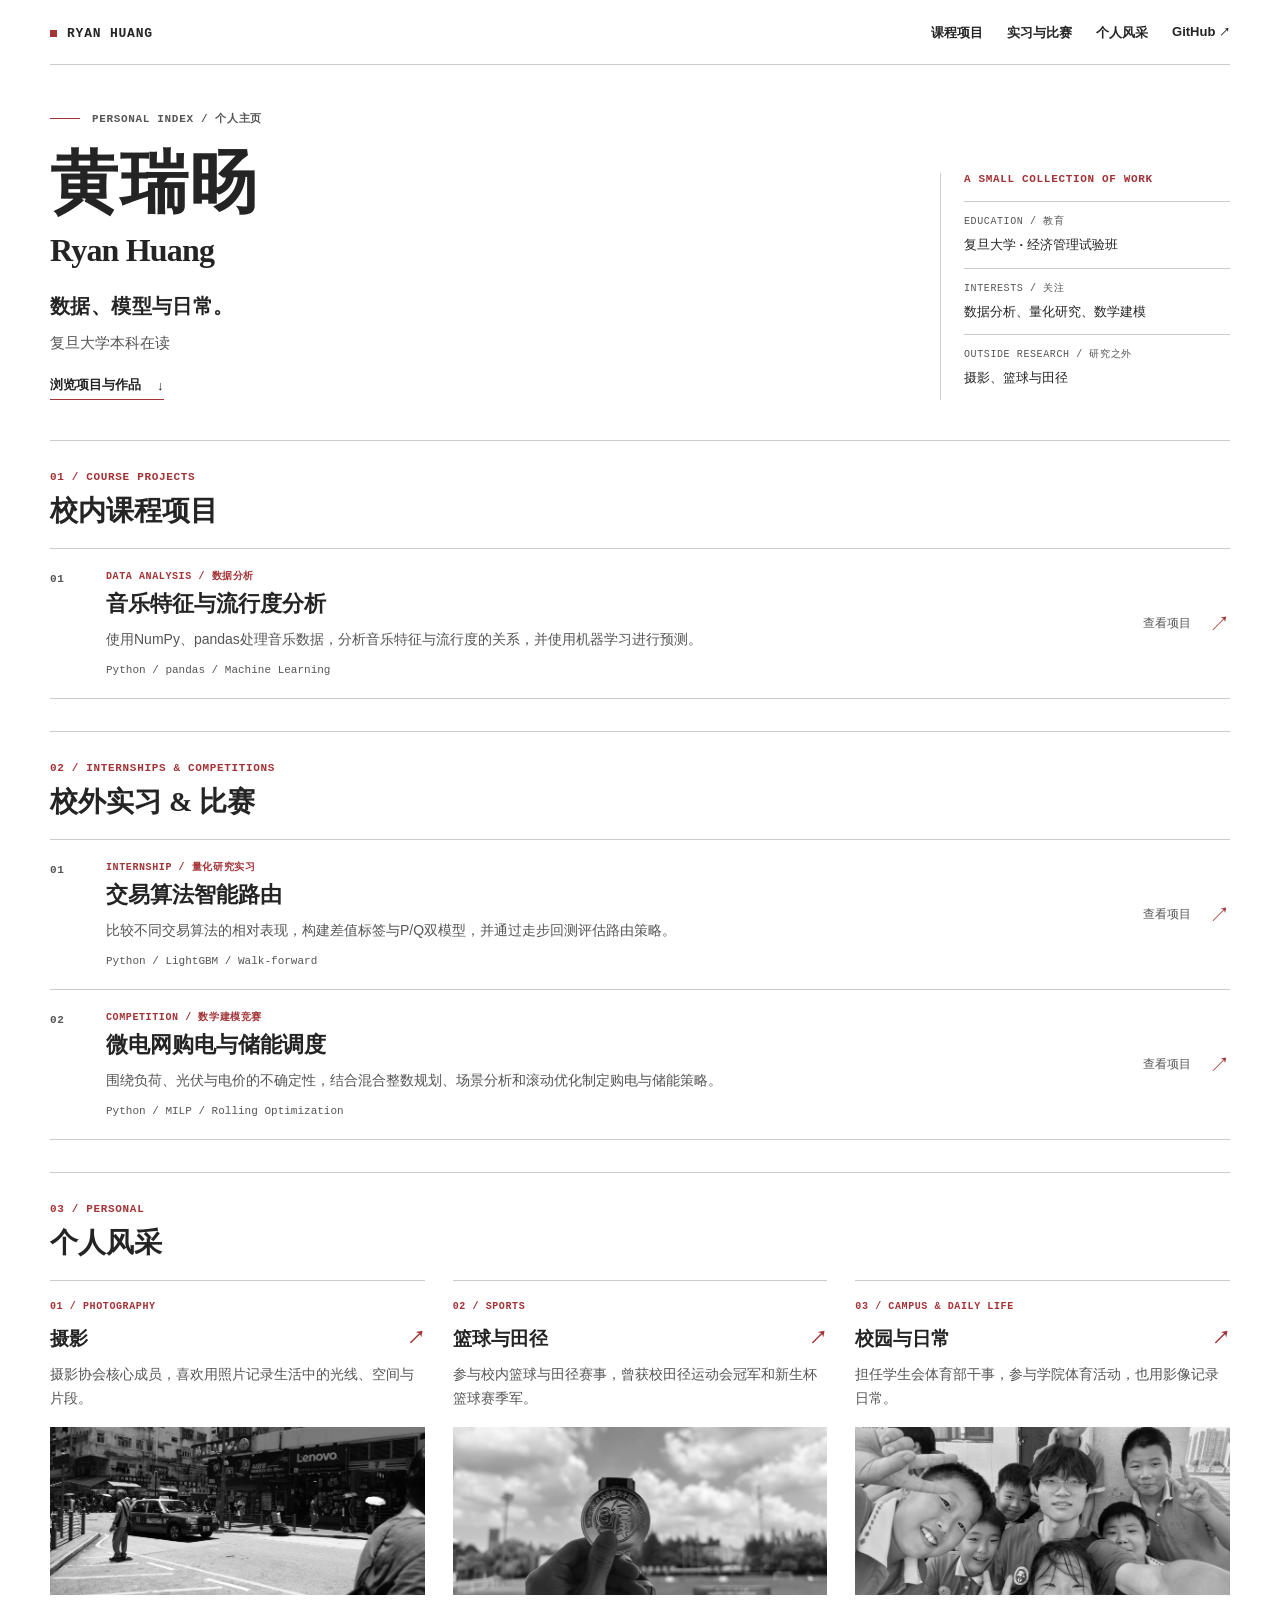
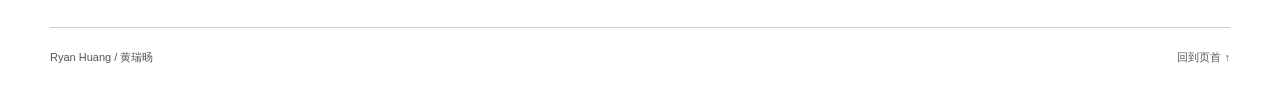
==== commit 54f0471c: "index.html" ====
--- a/index.html
+++ b/index.html
@@ -31,7 +31,7 @@
           <p class="eyebrow mono">PERSONAL INDEX / 个人主页</p>
           <h1 id="name"><span class="name-cn">黄瑞旸</span><span class="name-en" lang="en">Ryan Huang</span></h1>
           <p class="hero-line">数据、模型与日常。</p>
-          <p class="hero-description">复旦大学本科在读，关注量化研究与数学建模，喜欢摄影、篮球和田径。</p>
+          <p class="hero-description">复旦大学本科在读</p>
           <a class="hero-link" href="#work">浏览项目与作品 <span aria-hidden="true">↓</span></a>
         </div>
         <aside class="profile-index" aria-label="个人索引">
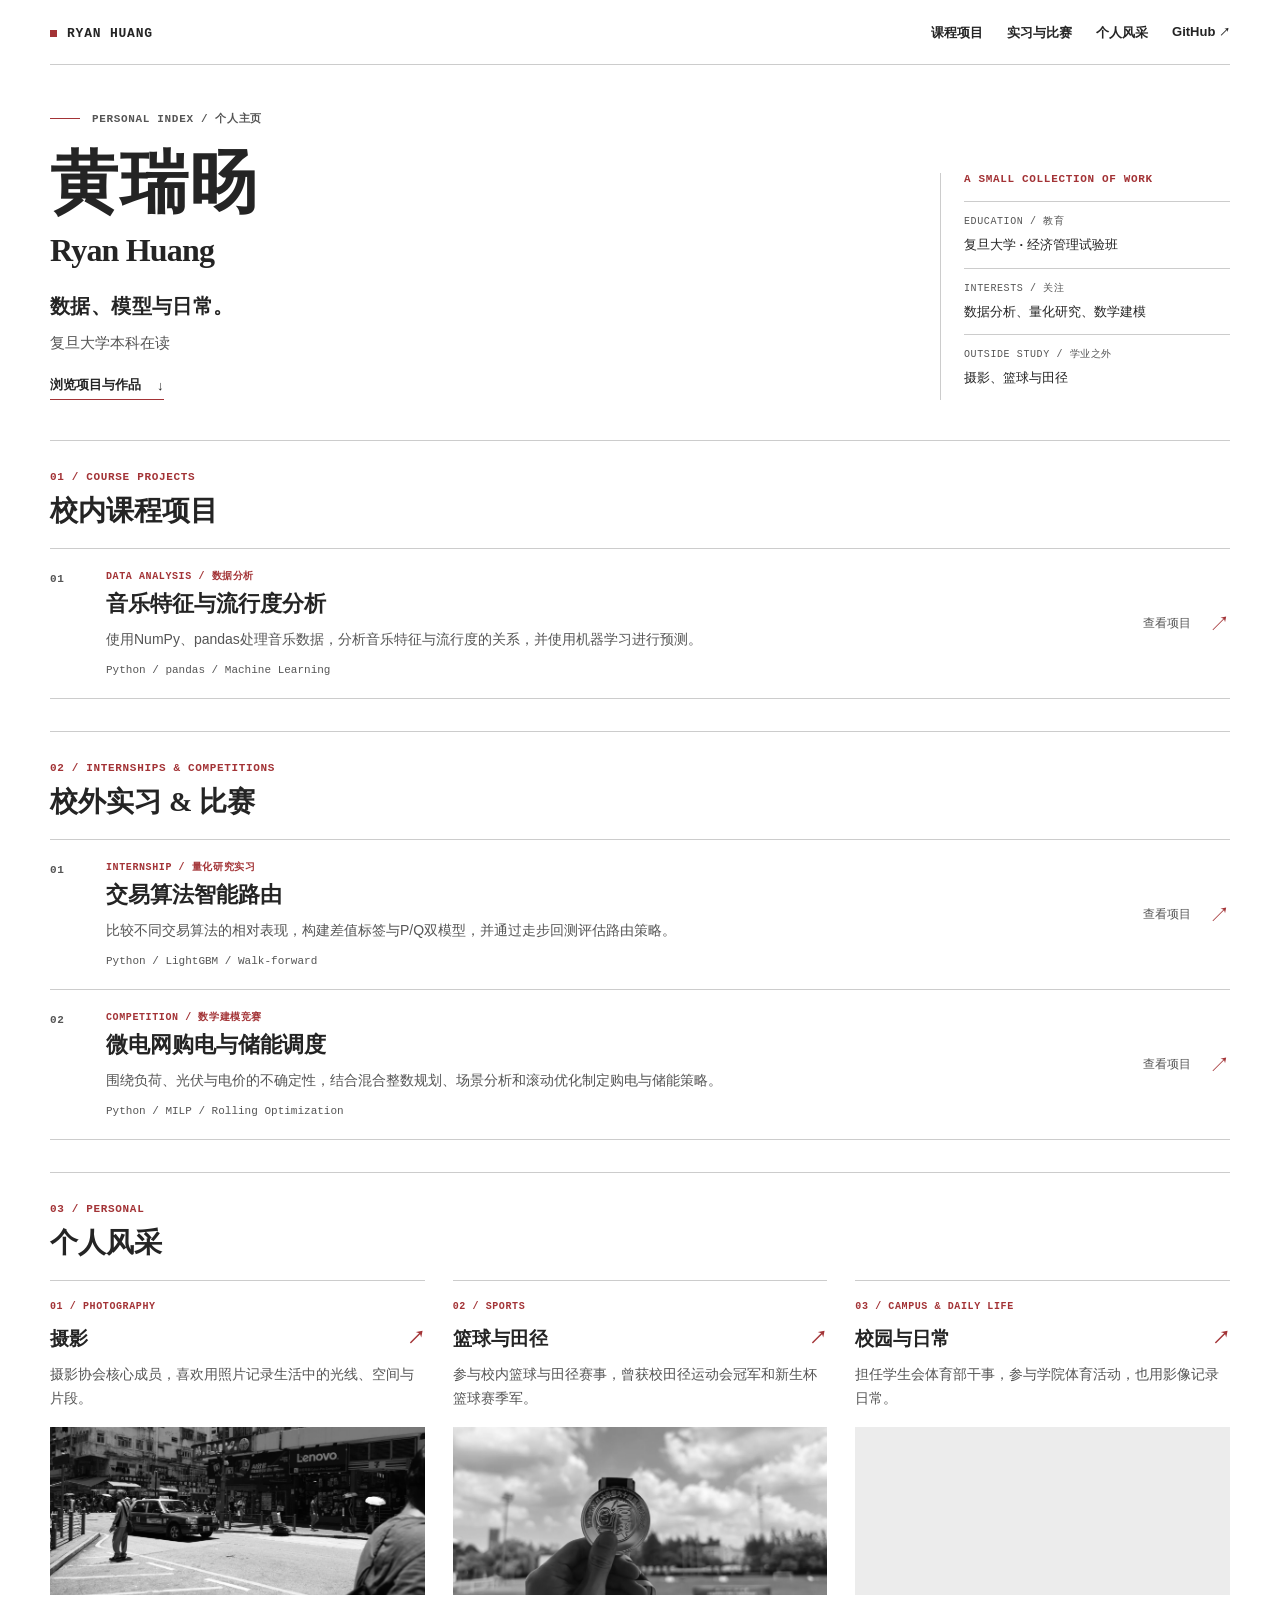
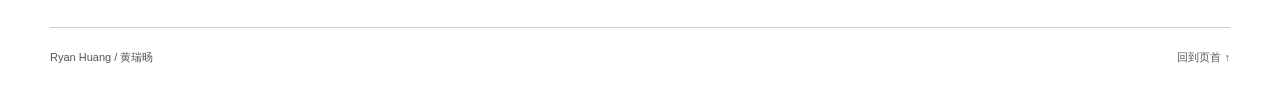
==== commit ae82deb3: "index.html" ====
--- a/index.html
+++ b/index.html
@@ -39,7 +39,7 @@
           <dl>
             <div><dt>EDUCATION / 教育</dt><dd>复旦大学 · 经济管理试验班</dd></div>
             <div><dt>INTERESTS / 关注</dt><dd>数据分析、量化研究、数学建模</dd></div>
-            <div><dt>OUTSIDE RESEARCH / 研究之外</dt><dd>摄影、篮球与田径</dd></div>
+            <div><dt>OUTSIDE STUDY / 学业之外</dt><dd>摄影、篮球与田径</dd></div>
           </dl>
         </aside>
       </section>
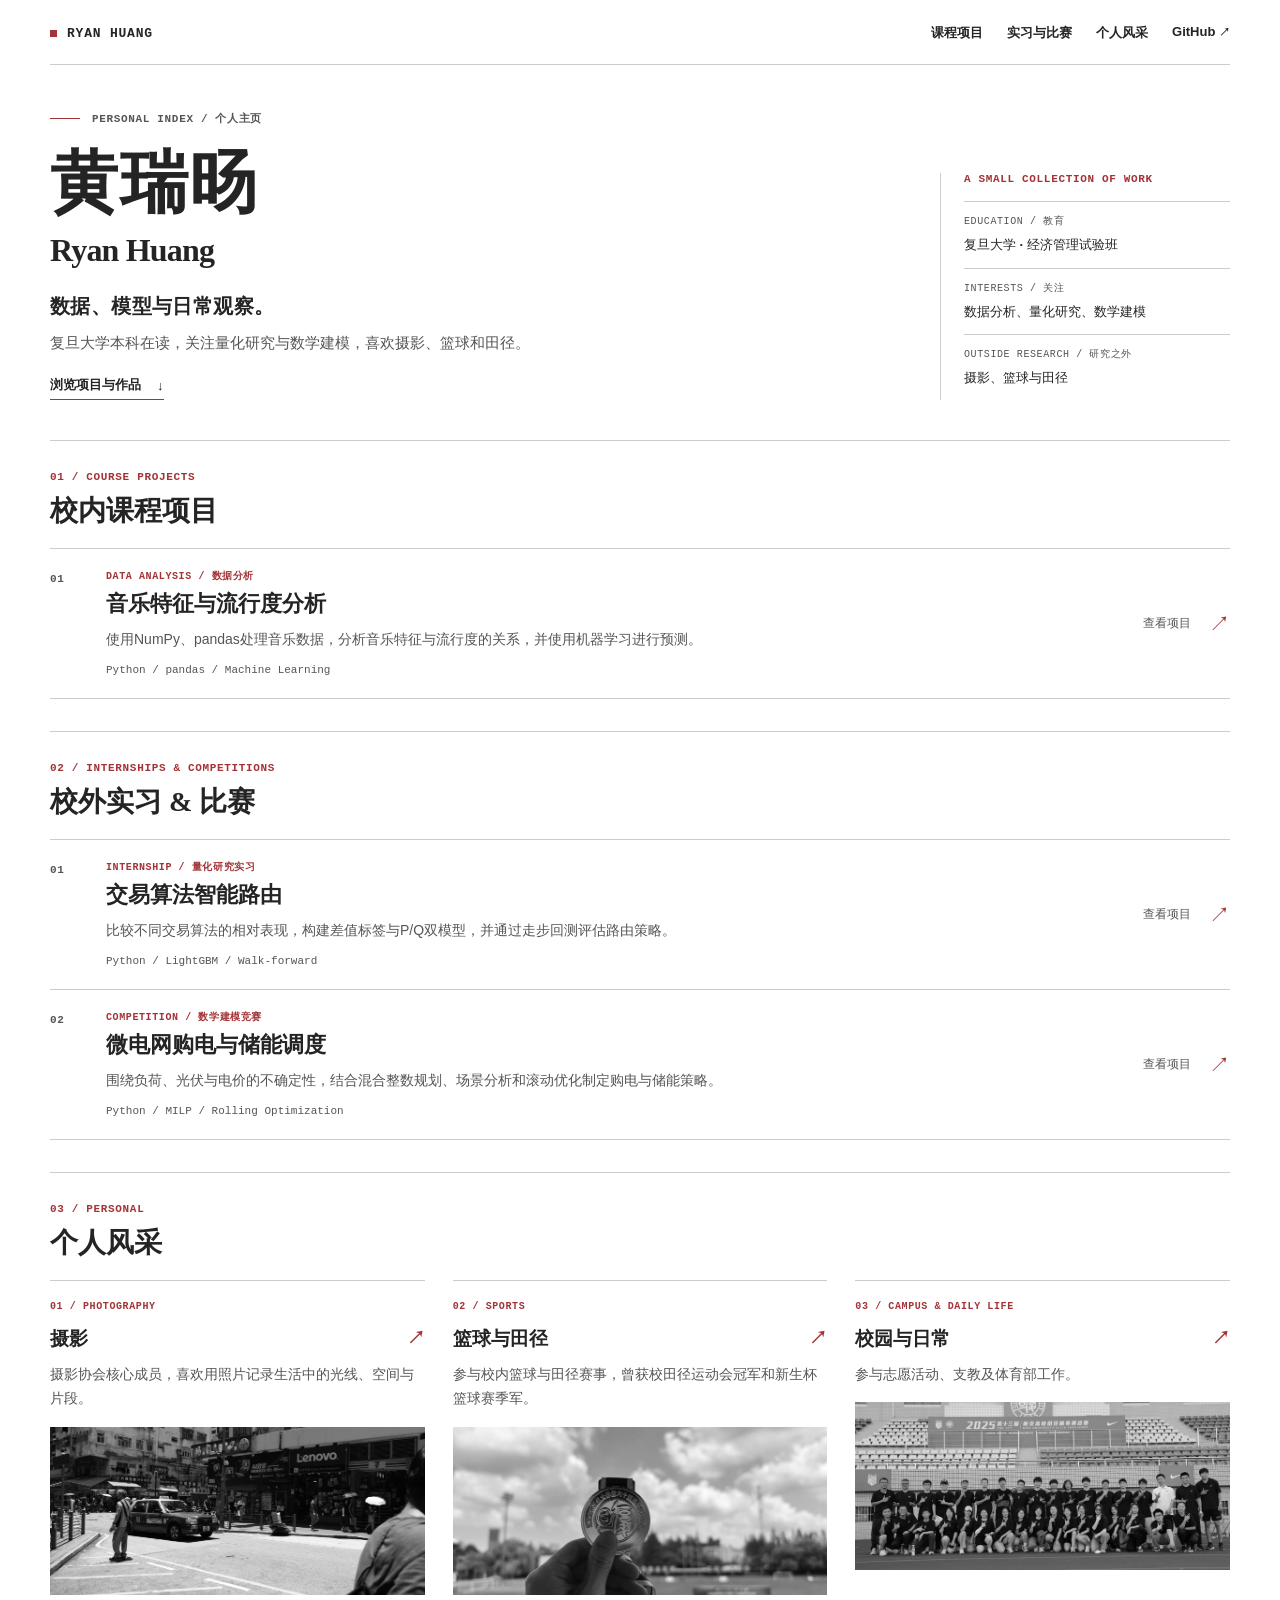
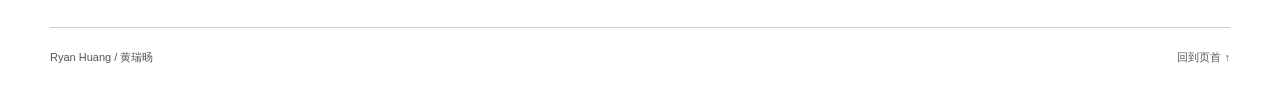
==== commit 96a62700: "Add files via upload" ====
--- a/index.html
+++ b/index.html
@@ -8,7 +8,7 @@
   <title>黄瑞旸 Ryan Huang | 项目与作品</title>
   <link rel="canonical" href="https://hrynb.github.io/">
   <link rel="stylesheet" href="site.css?v=interactive-1">
-  <script src="site.js?v=picture-1" defer></script>
+  <script src="site.js?v=daily-2" defer></script>
 </head>
 <body>
   <a class="skip-link" href="#main">跳转到正文</a>
@@ -30,8 +30,8 @@
         <div>
           <p class="eyebrow mono">PERSONAL INDEX / 个人主页</p>
           <h1 id="name"><span class="name-cn">黄瑞旸</span><span class="name-en" lang="en">Ryan Huang</span></h1>
-          <p class="hero-line">数据、模型与日常。</p>
-          <p class="hero-description">复旦大学本科在读</p>
+          <p class="hero-line">数据、模型与日常观察。</p>
+          <p class="hero-description">复旦大学本科在读，关注量化研究与数学建模，喜欢摄影、篮球和田径。</p>
           <a class="hero-link" href="#work">浏览项目与作品 <span aria-hidden="true">↓</span></a>
         </div>
         <aside class="profile-index" aria-label="个人索引">
@@ -39,7 +39,7 @@
           <dl>
             <div><dt>EDUCATION / 教育</dt><dd>复旦大学 · 经济管理试验班</dd></div>
             <div><dt>INTERESTS / 关注</dt><dd>数据分析、量化研究、数学建模</dd></div>
-            <div><dt>OUTSIDE STUDY / 学业之外</dt><dd>摄影、篮球与田径</dd></div>
+            <div><dt>OUTSIDE RESEARCH / 研究之外</dt><dd>摄影、篮球与田径</dd></div>
           </dl>
         </aside>
       </section>
@@ -149,15 +149,15 @@
               <a class="gallery-trigger" href="gallery.html#daily" aria-expanded="false" aria-controls="daily-preview">
                 <p class="personal-type mono">03 / CAMPUS &amp; DAILY LIFE</p>
                 <h3>校园与日常</h3>
-                <p>担任学生会体育部干事，参与学院体育活动，也用影像记录日常。</p>
-                <span class="photo-cover-frame"><img class="photo-cover" src="assets/photos/daily-01.webp" alt="教室内的集体合影" loading="lazy" decoding="async"></span>
+                <p>参与志愿活动、支教及体育部工作。</p>
+                <span class="photo-cover-frame"><img class="photo-cover" src="assets/photos/daily-04.webp" alt="田径赛事志愿活动合影" loading="lazy" decoding="async"></span>
               </a>
               <div class="gallery-popover preview-panel" id="daily-preview" role="region" aria-label="日常图片预览" hidden>
                 <div class="gallery-header"><p>校园与日常</p><button class="preview-close" type="button" data-preview-close aria-label="关闭日常预览">×</button></div>
-                <div class="gallery-stage"><img data-gallery-image src="assets/photos/daily-01.webp" alt="教室内的集体合影" decoding="async"><p class="gallery-error" data-gallery-error role="status" hidden>图片未能加载。</p></div>
-                <p class="gallery-caption" data-gallery-caption>课堂合影</p>
+                <div class="gallery-stage"><img data-gallery-image src="assets/photos/daily-04.webp" alt="田径赛事志愿活动合影" decoding="async"><p class="gallery-error" data-gallery-error role="status" hidden>图片未能加载。</p></div>
+                <p class="gallery-caption" data-gallery-caption>志愿活动</p>
                 <div class="gallery-controls">
-                  <div class="gallery-pagination"><button type="button" data-gallery-prev aria-label="上一张日常照片">←</button><span class="gallery-counter mono" data-gallery-counter aria-live="polite">01 / 03</span><button type="button" data-gallery-next aria-label="下一张日常照片">→</button></div>
+                  <div class="gallery-pagination"><button type="button" data-gallery-prev aria-label="上一张日常照片">←</button><span class="gallery-counter mono" data-gallery-counter aria-live="polite">01 / 04</span><button type="button" data-gallery-next aria-label="下一张日常照片">→</button></div>
                   <a class="gallery-open" href="gallery.html#daily">打开相册 <span aria-hidden="true">↗</span></a>
                 </div>
               </div>
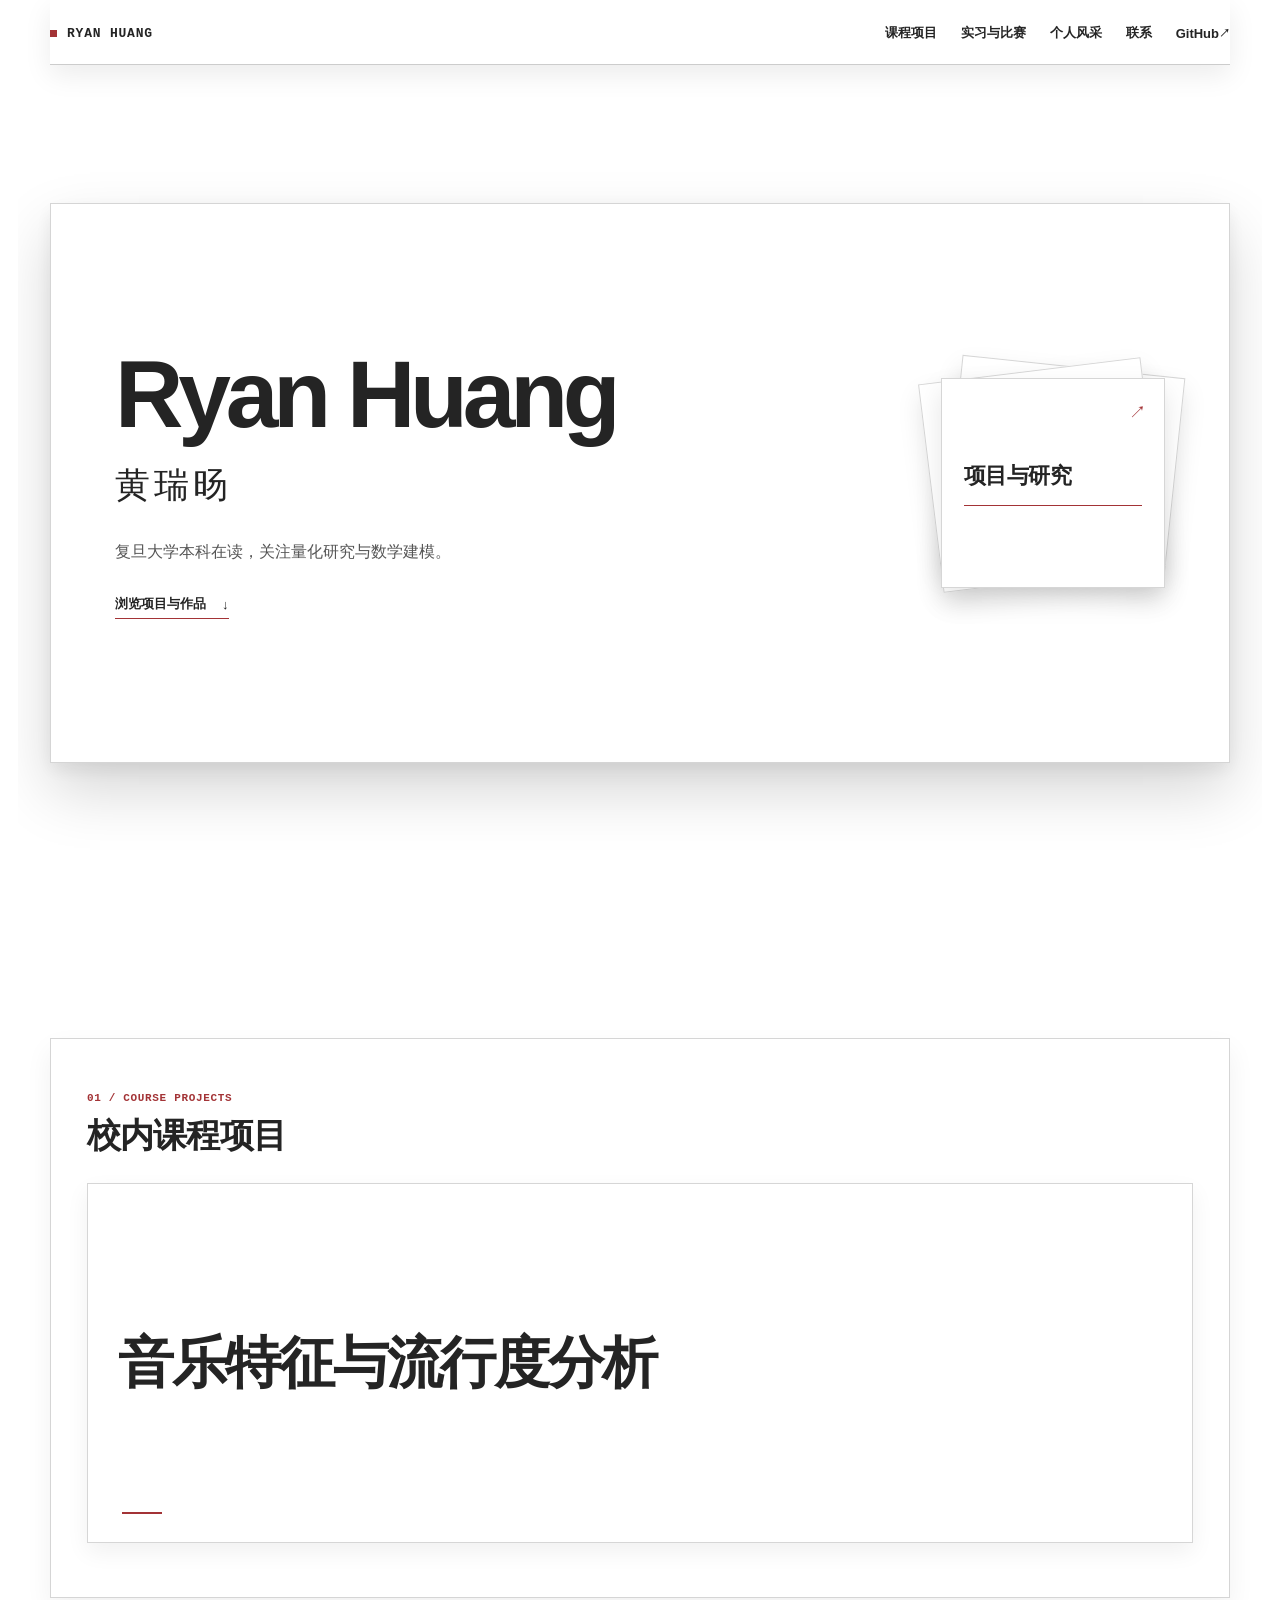
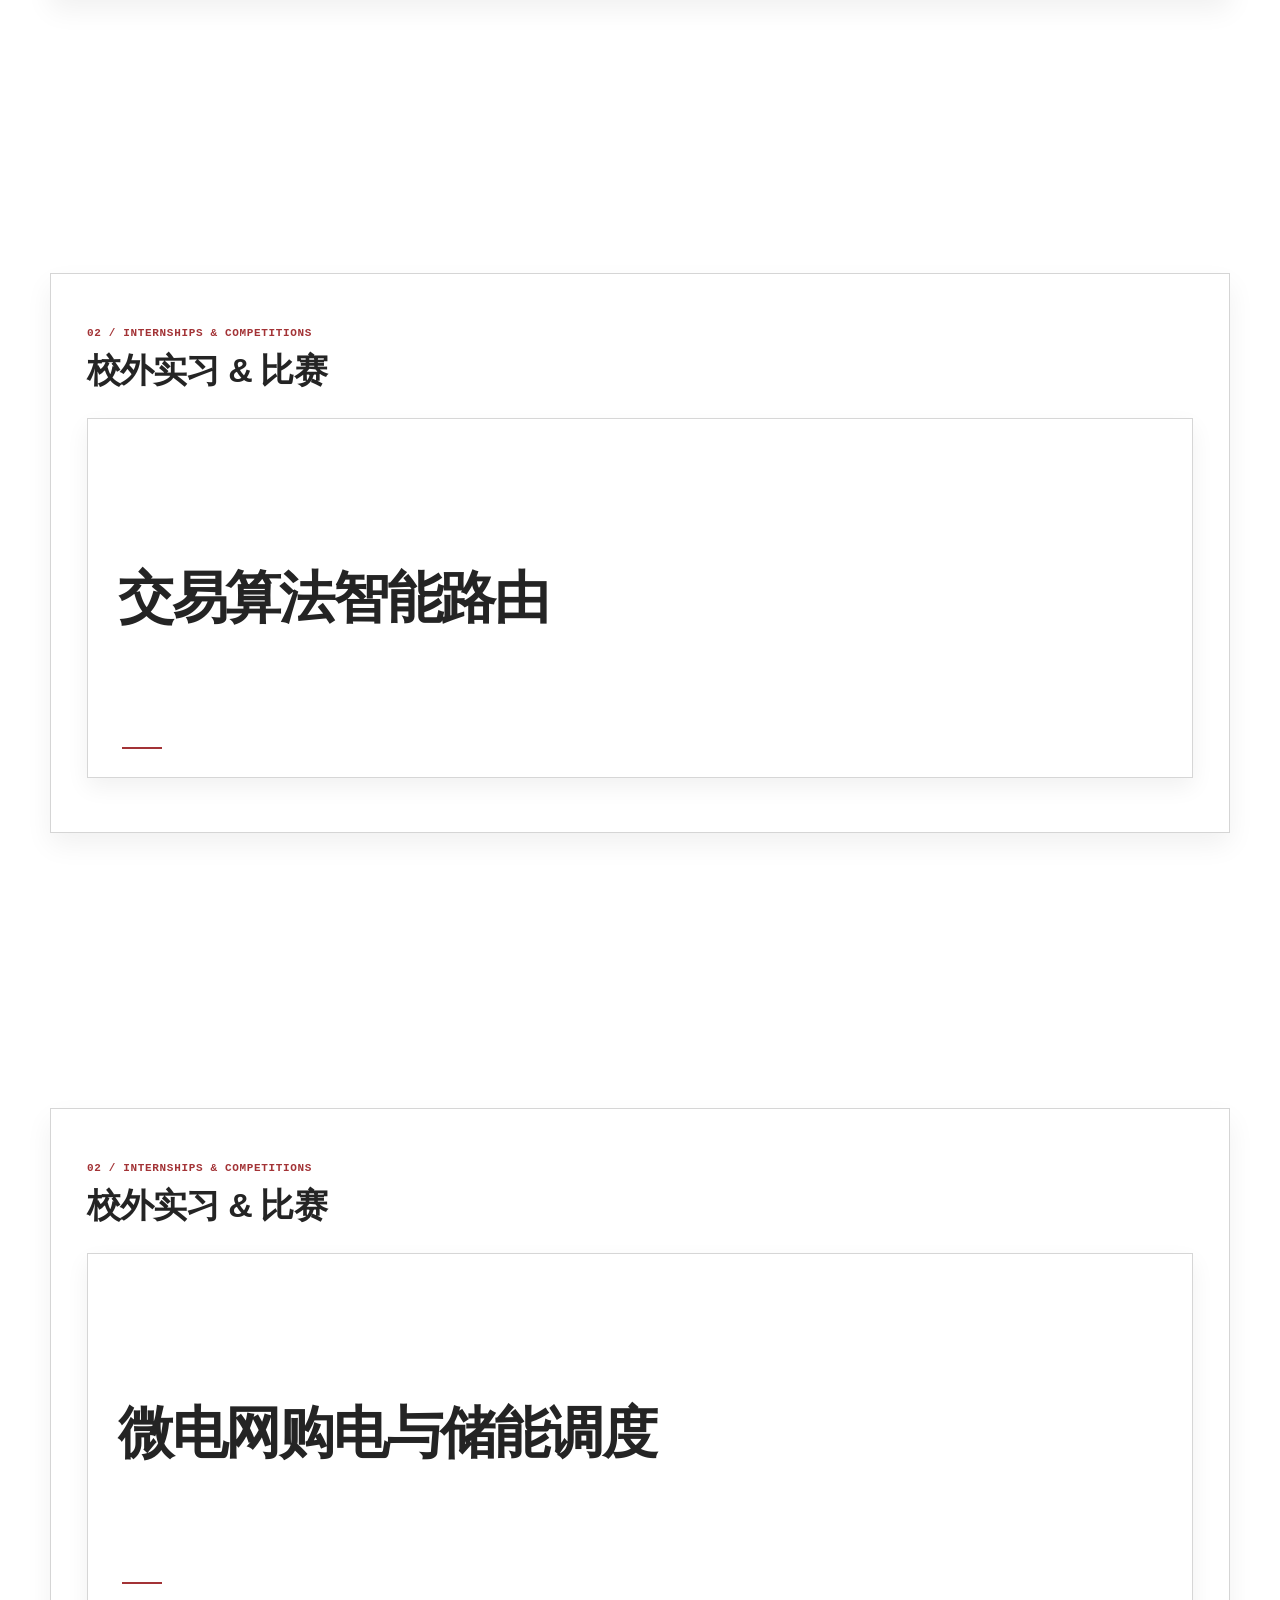
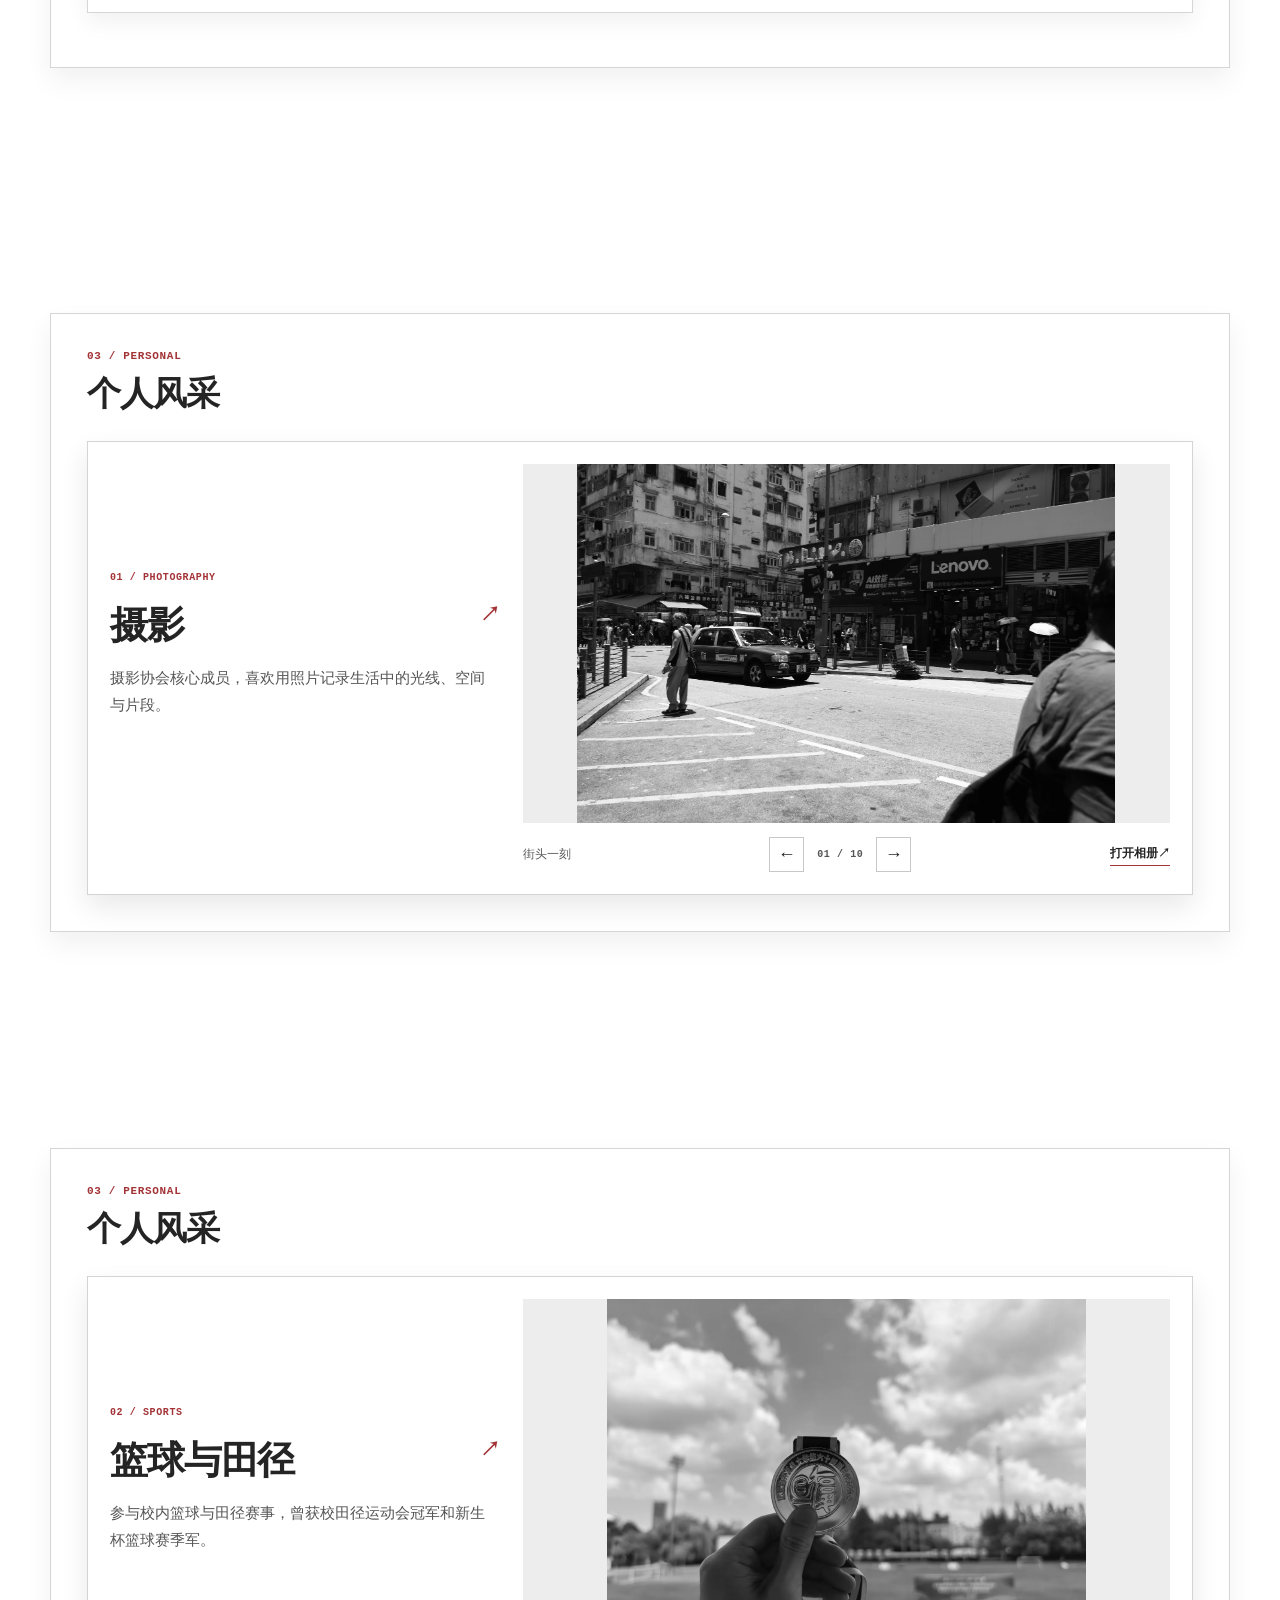
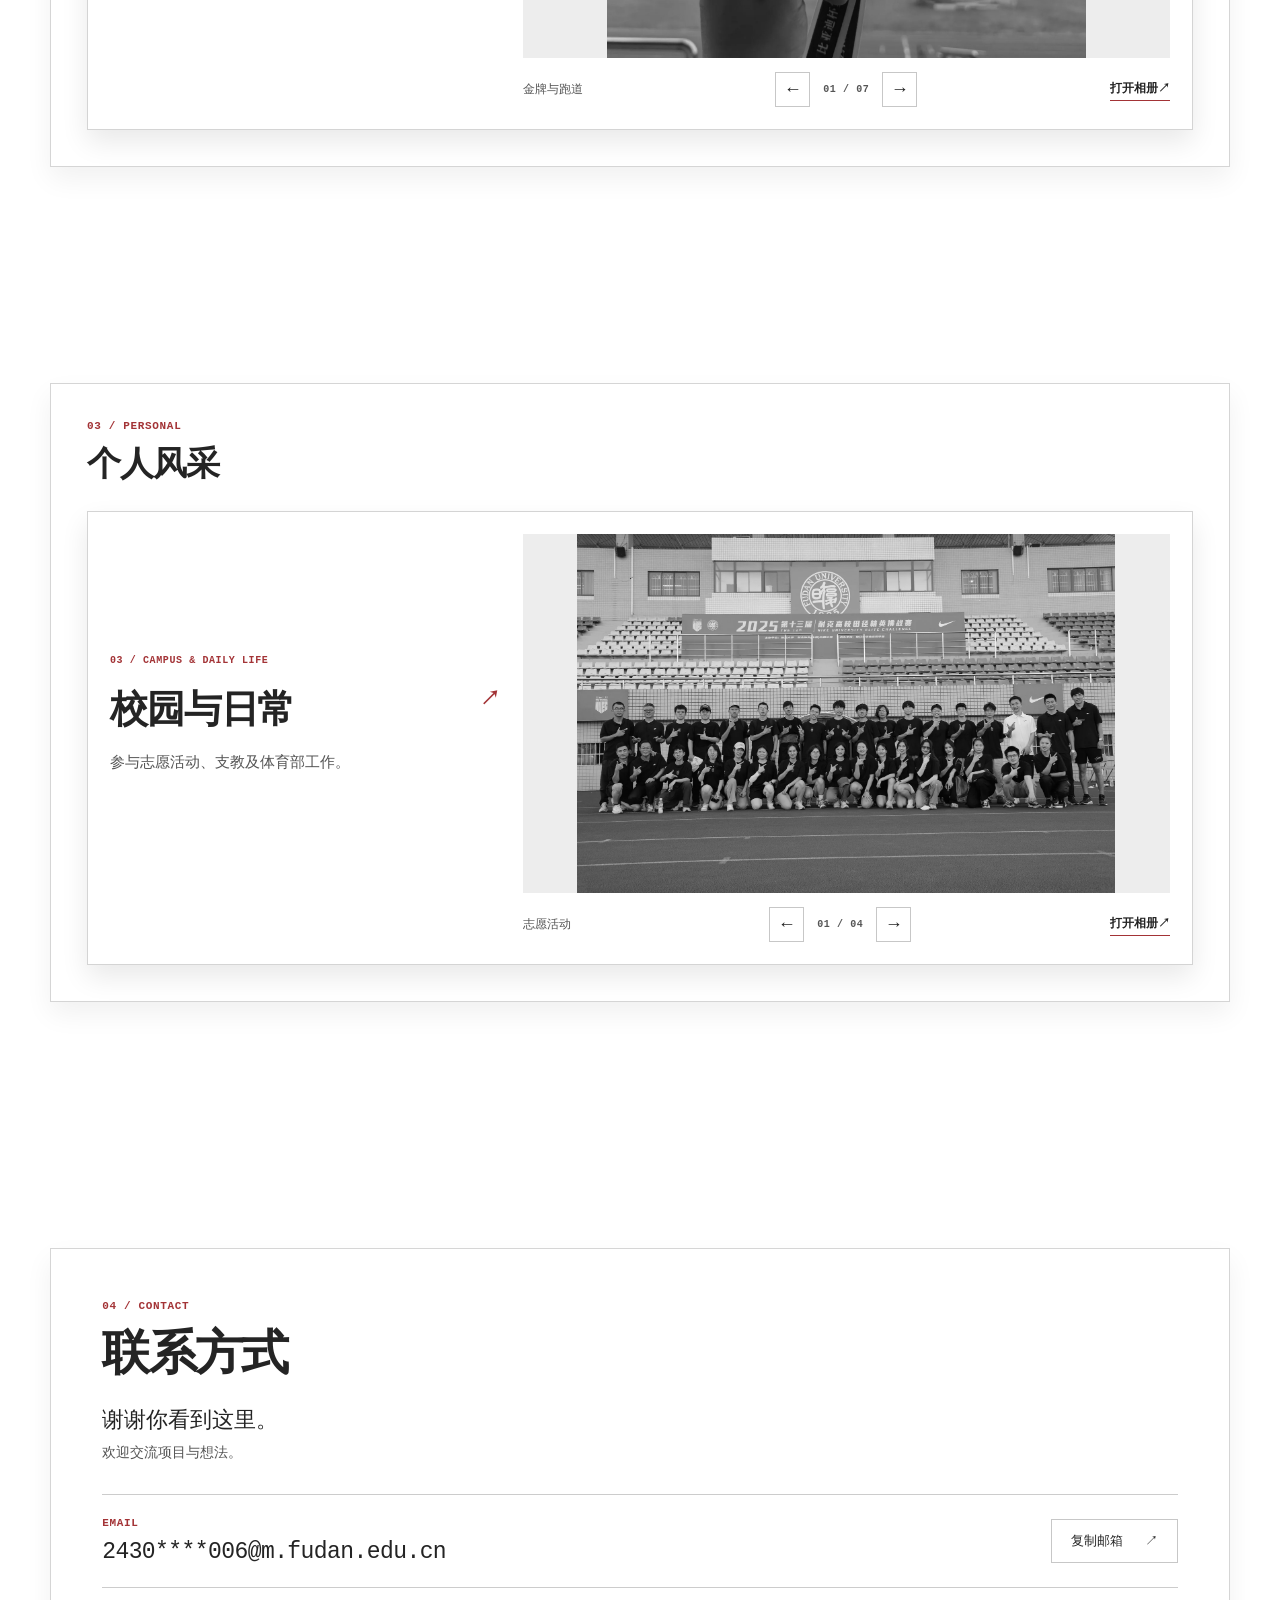
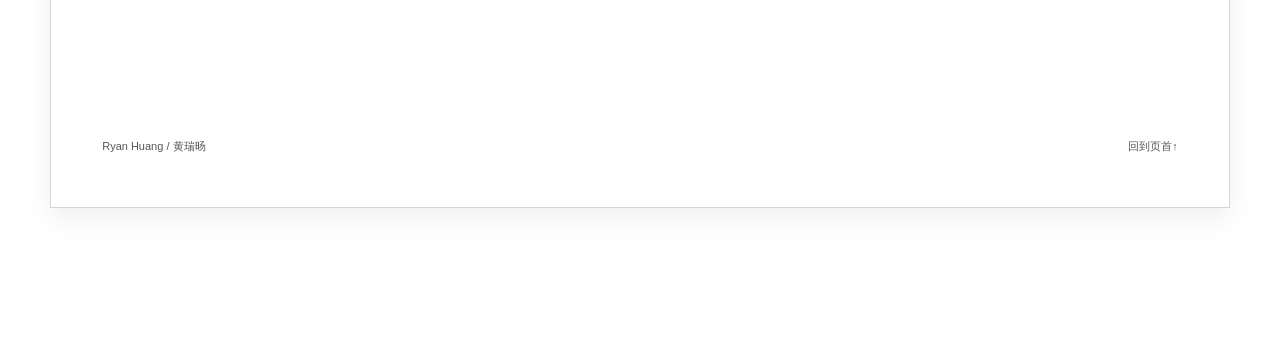
==== commit b5db4357: "Add files via upload" ====
--- a/index.html
+++ b/index.html
@@ -1,5 +1,5 @@
 <!doctype html>
-<html lang="zh-CN">
+<html lang="zh-CN" class="home-scroll">
 <head>
   <meta charset="utf-8">
   <meta name="viewport" content="width=device-width, initial-scale=1">
@@ -7,10 +7,10 @@
   <meta name="theme-color" content="#ffffff">
   <title>黄瑞旸 Ryan Huang | 项目与作品</title>
   <link rel="canonical" href="https://hrynb.github.io/">
-  <link rel="stylesheet" href="site.css?v=interactive-1">
-  <script src="site.js?v=daily-2" defer></script>
+  <link rel="stylesheet" href="site.css?v=studio-4">
+  <script src="site.js?v=studio-4" defer></script>
 </head>
-<body>
+<body class="home-page">
   <a class="skip-link" href="#main">跳转到正文</a>
   <div class="page" id="top">
     <header class="site-header">
@@ -21,156 +21,144 @@
         <a href="#course-projects">课程项目</a>
         <a href="#experience">实习与比赛</a>
         <a href="#personal">个人风采</a>
+        <a href="#contact">联系</a>
         <a href="https://github.com/hrynb" target="_blank" rel="noopener noreferrer">GitHub <span class="external" aria-hidden="true">↗</span></a>
       </nav>
     </header>
+    <nav class="section-progress" data-section-progress aria-label="章节导航"></nav>
 
     <main id="main" tabindex="-1">
-      <section class="hero" id="about" aria-labelledby="name">
-        <div>
-          <p class="eyebrow mono">PERSONAL INDEX / 个人主页</p>
-          <h1 id="name"><span class="name-cn">黄瑞旸</span><span class="name-en" lang="en">Ryan Huang</span></h1>
-          <p class="hero-line">数据、模型与日常观察。</p>
-          <p class="hero-description">复旦大学本科在读，关注量化研究与数学建模，喜欢摄影、篮球和田径。</p>
-          <a class="hero-link" href="#work">浏览项目与作品 <span aria-hidden="true">↓</span></a>
+      <section class="scene-slot" id="about" aria-labelledby="name" data-scene data-chapter="about">
+        <div class="screen-panel hero-panel">
+          <div class="hero-copy">
+            <h1 id="name"><span class="name-en" lang="en">Ryan Huang</span><span class="name-cn">黄瑞旸</span></h1>
+            <p class="hero-description">复旦大学本科在读，关注量化研究与数学建模。</p>
+            <a class="hero-link" href="#work">浏览项目与作品 <span aria-hidden="true">↓</span></a>
+          </div>
+          <nav class="hero-coordinate quick-deck" aria-label="首页快捷导航">
+            <a class="deck-card" href="#work" aria-label="浏览项目与研究"><span class="deck-title">项目与研究</span><span class="deck-rule" aria-hidden="true"></span><span class="deck-arrow" aria-hidden="true">↗</span></a>
+            <a class="deck-card" href="#personal" aria-label="查看个人风采"><span class="deck-title">个人风采</span><span class="deck-rule" aria-hidden="true"></span><span class="deck-arrow" aria-hidden="true">↗</span></a>
+            <a class="deck-card" href="#contact" aria-label="查看联系方式"><span class="deck-title">联系方式</span><span class="deck-rule" aria-hidden="true"></span><span class="deck-arrow" aria-hidden="true">↗</span></a>
+          </nav>
         </div>
-        <aside class="profile-index" aria-label="个人索引">
-          <p class="profile-label mono">A SMALL COLLECTION OF WORK</p>
-          <dl>
-            <div><dt>EDUCATION / 教育</dt><dd>复旦大学 · 经济管理试验班</dd></div>
-            <div><dt>INTERESTS / 关注</dt><dd>数据分析、量化研究、数学建模</dd></div>
-            <div><dt>OUTSIDE RESEARCH / 研究之外</dt><dd>摄影、篮球与田径</dd></div>
-          </dl>
-        </aside>
       </section>
 
       <div id="work">
-        <section class="work-section" id="course-projects" aria-labelledby="courses-title">
+        <section class="chapter-group" id="course-projects" aria-labelledby="courses-title" data-chapter-group>
           <div class="section-heading">
             <div><p class="section-label mono">01 / COURSE PROJECTS</p><h2 id="courses-title">校内课程项目</h2></div>
           </div>
-          <article class="project hover-card" data-project-card>
-            <a class="project-entry" href="music-analysis.html" aria-describedby="music-preview">
-              <span class="project-number mono">01</span>
-              <span>
-                <span class="project-kind">DATA ANALYSIS / 数据分析</span>
-                <span class="project-name">音乐特征与流行度分析</span>
-                <span class="project-description">使用NumPy、pandas处理音乐数据，分析音乐特征与流行度的关系，并使用机器学习进行预测。</span>
-                <span class="project-tags">Python / pandas / Machine Learning</span>
-              </span>
-              <span class="project-control"><span class="control-label">查看项目</span><span class="project-arrow" aria-hidden="true">↗</span></span>
-            </a>
-            <div class="project-preview preview-panel" id="music-preview" role="tooltip" hidden>
-              <p class="preview-kicker mono">COURSE PROJECT / 数据分析</p>
-              <p>围绕音乐特征与流行度之间的联系，完成数据处理与分析，并将特征用于流行度预测，练习从数据探索到建模的完整过程。</p>
-            </div>
-          </article>
+          <div class="project-grid project-grid-single">
+            <article class="project hover-card" data-project-card data-theme="music">
+              <a class="project-entry" href="music-analysis.html" aria-labelledby="music-project-name" aria-describedby="music-preview">
+                <span class="project-name" id="music-project-name">音乐特征与流行度分析</span>
+                <div class="project-decoration music-decoration" data-music-notes aria-hidden="true"></div>
+                <div class="project-cover">
+                  <div class="project-cover-inner">
+                    <div class="project-meta"><span class="project-number mono">01</span><span class="project-kind">DATA ANALYSIS / 数据分析</span></div>
+                    <span class="project-description">使用NumPy、pandas处理音乐数据，分析音乐特征与流行度的关系，并使用机器学习进行预测。</span>
+                    <div class="project-preview" id="music-preview">
+                      <p class="preview-kicker mono">COURSE PROJECT / 数据分析</p>
+                      <p>围绕音乐特征与流行度之间的联系，完成数据处理与分析，并将特征用于流行度预测，练习从数据探索到建模的完整过程。</p>
+                    </div>
+                    <span class="project-tags">Python / pandas / Machine Learning</span>
+                    <span class="project-control"><span class="control-label">查看项目</span><span class="project-arrow" aria-hidden="true">↗</span></span>
+                  </div>
+                </div>
+              </a>
+            </article>
+          </div>
         </section>
 
-        <section class="work-section" id="experience" aria-labelledby="experience-title">
+        <section class="chapter-group" id="experience" aria-labelledby="experience-title" data-chapter-group>
           <div class="section-heading">
             <div><p class="section-label mono">02 / INTERNSHIPS &amp; COMPETITIONS</p><h2 id="experience-title">校外实习 &amp; 比赛</h2></div>
           </div>
-          <article class="project hover-card" data-project-card>
-            <a class="project-entry" href="quant-research.html" aria-describedby="quant-preview">
-              <span class="project-number mono">01</span>
-              <span>
-                <span class="project-kind">INTERNSHIP / 量化研究实习</span>
-                <span class="project-name">交易算法智能路由</span>
-                <span class="project-description">比较不同交易算法的相对表现，构建差值标签与P/Q双模型，并通过走步回测评估路由策略。</span>
-                <span class="project-tags">Python / LightGBM / Walk-forward</span>
-              </span>
-              <span class="project-control"><span class="control-label">查看项目</span><span class="project-arrow" aria-hidden="true">↗</span></span>
-            </a>
-            <div class="project-preview preview-panel" id="quant-preview" role="tooltip" hidden>
-              <p class="preview-kicker mono">INTERNSHIP / 量化研究</p>
-              <p>围绕“同一对象上应选择哪一种算法”，参与数据处理、配对标签构建、模型评估与自动化流程搭建。</p>
-            </div>
-          </article>
+          <div class="project-grid">
+            <article class="project hover-card" data-project-card data-theme="quant">
+              <a class="project-entry" href="quant-research.html" aria-labelledby="quant-project-name" aria-describedby="quant-preview">
+                <span class="project-name" id="quant-project-name">交易算法智能路由</span>
+                <canvas class="project-decoration candle-decoration" data-candles aria-hidden="true"></canvas>
+                <div class="project-cover">
+                  <div class="project-cover-inner">
+                    <div class="project-meta"><span class="project-number mono">01</span><span class="project-kind">INTERNSHIP / 量化研究实习</span></div>
+                    <span class="project-description">比较不同交易算法的相对表现，构建差值标签与P/Q双模型，并通过走步回测评估路由策略。</span>
+                    <div class="project-preview" id="quant-preview">
+                      <p class="preview-kicker mono">INTERNSHIP / 量化研究</p>
+                      <p>围绕“同一对象上应选择哪一种算法”，参与数据处理、配对标签构建、模型评估与自动化流程搭建。</p>
+                    </div>
+                    <span class="project-tags">Python / LightGBM / Walk-forward</span>
+                    <span class="project-control"><span class="control-label">查看项目</span><span class="project-arrow" aria-hidden="true">↗</span></span>
+                  </div>
+                </div>
+              </a>
+            </article>
 
-          <article class="project hover-card" data-project-card>
-            <a class="project-entry" href="math-modeling.html" aria-describedby="modeling-preview">
-              <span class="project-number mono">02</span>
-              <span>
-                <span class="project-kind">COMPETITION / 数学建模竞赛</span>
-                <span class="project-name">微电网购电与储能调度</span>
-                <span class="project-description">围绕负荷、光伏与电价的不确定性，结合混合整数规划、场景分析和滚动优化制定购电与储能策略。</span>
-                <span class="project-tags">Python / MILP / Rolling Optimization</span>
-              </span>
-              <span class="project-control"><span class="control-label">查看项目</span><span class="project-arrow" aria-hidden="true">↗</span></span>
-            </a>
-            <div class="project-preview preview-panel" id="modeling-preview" role="tooltip" hidden>
-              <p class="preview-kicker mono">COMPETITION / 数学建模</p>
-              <p>以“微网与外部电网电力调控策略”为题，参与建模与数据分析，将预测、历史残差场景生成、优化求解与压力测试串成可复查的研究流程。</p>
-            </div>
-          </article>
+            <article class="project hover-card" data-project-card data-theme="energy">
+              <a class="project-entry" href="math-modeling.html" aria-labelledby="modeling-project-name" aria-describedby="modeling-preview">
+                <span class="project-name" id="modeling-project-name">微电网购电与储能调度</span>
+                <div class="project-decoration energy-decoration" data-energy-bars aria-hidden="true"><span></span><span></span><span></span></div>
+                <div class="project-cover">
+                  <div class="project-cover-inner">
+                    <div class="project-meta"><span class="project-number mono">02</span><span class="project-kind">COMPETITION / 数学建模竞赛</span></div>
+                    <span class="project-description">围绕负荷、光伏与电价的不确定性，结合混合整数规划、场景分析和滚动优化制定购电与储能策略。</span>
+                    <div class="project-preview" id="modeling-preview">
+                      <p class="preview-kicker mono">COMPETITION / 数学建模</p>
+                      <p>以“微网与外部电网电力调控策略”为题，参与建模与数据分析，将预测、历史残差场景生成、优化求解与压力测试串成可复查的研究流程。</p>
+                    </div>
+                    <span class="project-tags">Python / MILP / Rolling Optimization</span>
+                    <span class="project-control"><span class="control-label">查看项目</span><span class="project-arrow" aria-hidden="true">↗</span></span>
+                  </div>
+                </div>
+              </a>
+            </article>
+          </div>
         </section>
 
-        <section class="work-section" id="personal" aria-labelledby="personal-title">
+        <section class="chapter-group" id="personal" aria-labelledby="personal-title" data-chapter-group>
           <div class="section-heading">
             <div><p class="section-label mono">03 / PERSONAL</p><h2 id="personal-title">个人风采</h2></div>
           </div>
           <div class="personal-grid">
-            <article class="personal-item gallery-card" data-gallery="photography">
-              <a class="gallery-trigger" href="gallery.html#photography" aria-expanded="false" aria-controls="photography-preview">
-                <p class="personal-type mono">01 / PHOTOGRAPHY</p>
-                <h3>摄影</h3>
-                <p>摄影协会核心成员，喜欢用照片记录生活中的光线、空间与片段。</p>
-                <span class="photo-cover-frame"><img class="photo-cover" src="assets/photos/photography-01.webp" alt="街道交叉口的红色出租车与行人" loading="lazy" decoding="async"></span>
+            <article class="personal-item personal-surface" data-gallery="photography">
+              <a class="gallery-trigger" href="gallery.html#photography">
+                <div class="personal-copy"><p class="personal-type mono">01 / PHOTOGRAPHY</p><h3>摄影</h3><p class="personal-description">摄影协会核心成员，喜欢用照片记录生活中的光线、空间与片段。</p></div>
+                <span class="portrait-frame" data-photo-stage><img class="portrait-image portrait-gray" data-current-gray src="assets/photos/photography-01.webp" alt="街道交叉口的红色出租车与行人" loading="lazy" decoding="async"><img class="portrait-image portrait-color" data-current-color src="assets/photos/photography-01.webp" alt="" aria-hidden="true" loading="lazy" decoding="async"></span>
               </a>
-              <div class="gallery-popover preview-panel" id="photography-preview" role="region" aria-label="摄影图片预览" hidden>
-                <div class="gallery-header"><p>摄影</p><button class="preview-close" type="button" data-preview-close aria-label="关闭摄影预览">×</button></div>
-                <div class="gallery-stage"><img data-gallery-image src="assets/photos/photography-01.webp" alt="街道交叉口的红色出租车与行人" decoding="async"><p class="gallery-error" data-gallery-error role="status" hidden>图片未能加载。</p></div>
-                <p class="gallery-caption" data-gallery-caption>街头一刻</p>
-                <div class="gallery-controls">
-                  <div class="gallery-pagination"><button type="button" data-gallery-prev aria-label="上一张摄影作品">←</button><span class="gallery-counter mono" data-gallery-counter aria-live="polite">01 / 10</span><button type="button" data-gallery-next aria-label="下一张摄影作品">→</button></div>
-                  <a class="gallery-open" href="gallery.html#photography">打开相册 <span aria-hidden="true">↗</span></a>
-                </div>
-              </div>
+              <div class="personal-toolbar"><p class="gallery-caption" data-gallery-caption>街头一刻</p><div class="gallery-pagination"><button class="photo-arrow" type="button" data-gallery-prev aria-label="上一张摄影作品">←</button><span class="gallery-counter mono" data-gallery-counter aria-live="polite">01 / 10</span><button class="photo-arrow" type="button" data-gallery-next aria-label="下一张摄影作品">→</button></div><a class="gallery-open" href="gallery.html#photography">打开相册 <span aria-hidden="true">↗</span></a></div>
+              <p class="gallery-error" data-gallery-error role="status" hidden>图片未能加载。</p>
             </article>
-            <article class="personal-item gallery-card" data-gallery="sports">
-              <a class="gallery-trigger" href="gallery.html#sports" aria-expanded="false" aria-controls="sports-preview">
-                <p class="personal-type mono">02 / SPORTS</p>
-                <h3>篮球与田径</h3>
-                <p>参与校内篮球与田径赛事，曾获校田径运动会冠军和新生杯篮球赛季军。</p>
-                <span class="photo-cover-frame"><img class="photo-cover" src="assets/photos/sports-01.webp" alt="手持奖牌与背景中的田径场" loading="lazy" decoding="async"></span>
+            <article class="personal-item personal-surface" data-gallery="sports">
+              <a class="gallery-trigger" href="gallery.html#sports">
+                <div class="personal-copy"><p class="personal-type mono">02 / SPORTS</p><h3>篮球与田径</h3><p class="personal-description">参与校内篮球与田径赛事，曾获校田径运动会冠军和新生杯篮球赛季军。</p></div>
+                <span class="portrait-frame" data-photo-stage><img class="portrait-image portrait-gray" data-current-gray src="assets/photos/sports-01.webp" alt="手持奖牌与背景中的田径场" loading="lazy" decoding="async"><img class="portrait-image portrait-color" data-current-color src="assets/photos/sports-01.webp" alt="" aria-hidden="true" loading="lazy" decoding="async"></span>
               </a>
-              <div class="gallery-popover preview-panel" id="sports-preview" role="region" aria-label="运动图片预览" hidden>
-                <div class="gallery-header"><p>篮球与田径</p><button class="preview-close" type="button" data-preview-close aria-label="关闭运动预览">×</button></div>
-                <div class="gallery-stage"><img data-gallery-image src="assets/photos/sports-01.webp" alt="手持奖牌与背景中的田径场" decoding="async"><p class="gallery-error" data-gallery-error role="status" hidden>图片未能加载。</p></div>
-                <p class="gallery-caption" data-gallery-caption>金牌与跑道</p>
-                <div class="gallery-controls">
-                  <div class="gallery-pagination"><button type="button" data-gallery-prev aria-label="上一张运动照片">←</button><span class="gallery-counter mono" data-gallery-counter aria-live="polite">01 / 07</span><button type="button" data-gallery-next aria-label="下一张运动照片">→</button></div>
-                  <a class="gallery-open" href="gallery.html#sports">打开相册 <span aria-hidden="true">↗</span></a>
-                </div>
-              </div>
+              <div class="personal-toolbar"><p class="gallery-caption" data-gallery-caption>金牌与跑道</p><div class="gallery-pagination"><button class="photo-arrow" type="button" data-gallery-prev aria-label="上一张运动照片">←</button><span class="gallery-counter mono" data-gallery-counter aria-live="polite">01 / 07</span><button class="photo-arrow" type="button" data-gallery-next aria-label="下一张运动照片">→</button></div><a class="gallery-open" href="gallery.html#sports">打开相册 <span aria-hidden="true">↗</span></a></div>
+              <p class="gallery-error" data-gallery-error role="status" hidden>图片未能加载。</p>
             </article>
-            <article class="personal-item gallery-card" data-gallery="daily">
-              <a class="gallery-trigger" href="gallery.html#daily" aria-expanded="false" aria-controls="daily-preview">
-                <p class="personal-type mono">03 / CAMPUS &amp; DAILY LIFE</p>
-                <h3>校园与日常</h3>
-                <p>参与志愿活动、支教及体育部工作。</p>
-                <span class="photo-cover-frame"><img class="photo-cover" src="assets/photos/daily-04.webp" alt="田径赛事志愿活动合影" loading="lazy" decoding="async"></span>
+            <article class="personal-item personal-surface" data-gallery="daily">
+              <a class="gallery-trigger" href="gallery.html#daily">
+                <div class="personal-copy"><p class="personal-type mono">03 / CAMPUS &amp; DAILY LIFE</p><h3>校园与日常</h3><p class="personal-description">参与志愿活动、支教及体育部工作。</p></div>
+                <span class="portrait-frame" data-photo-stage><img class="portrait-image portrait-gray" data-current-gray src="assets/photos/daily-04.webp" alt="田径赛事志愿活动合影" loading="lazy" decoding="async"><img class="portrait-image portrait-color" data-current-color src="assets/photos/daily-04.webp" alt="" aria-hidden="true" loading="lazy" decoding="async"></span>
               </a>
-              <div class="gallery-popover preview-panel" id="daily-preview" role="region" aria-label="日常图片预览" hidden>
-                <div class="gallery-header"><p>校园与日常</p><button class="preview-close" type="button" data-preview-close aria-label="关闭日常预览">×</button></div>
-                <div class="gallery-stage"><img data-gallery-image src="assets/photos/daily-04.webp" alt="田径赛事志愿活动合影" decoding="async"><p class="gallery-error" data-gallery-error role="status" hidden>图片未能加载。</p></div>
-                <p class="gallery-caption" data-gallery-caption>志愿活动</p>
-                <div class="gallery-controls">
-                  <div class="gallery-pagination"><button type="button" data-gallery-prev aria-label="上一张日常照片">←</button><span class="gallery-counter mono" data-gallery-counter aria-live="polite">01 / 04</span><button type="button" data-gallery-next aria-label="下一张日常照片">→</button></div>
-                  <a class="gallery-open" href="gallery.html#daily">打开相册 <span aria-hidden="true">↗</span></a>
-                </div>
-              </div>
+              <div class="personal-toolbar"><p class="gallery-caption" data-gallery-caption>志愿活动</p><div class="gallery-pagination"><button class="photo-arrow" type="button" data-gallery-prev aria-label="上一张日常照片">←</button><span class="gallery-counter mono" data-gallery-counter aria-live="polite">01 / 04</span><button class="photo-arrow" type="button" data-gallery-next aria-label="下一张日常照片">→</button></div><a class="gallery-open" href="gallery.html#daily">打开相册 <span aria-hidden="true">↗</span></a></div>
+              <p class="gallery-error" data-gallery-error role="status" hidden>图片未能加载。</p>
             </article>
           </div>
         </section>
       </div>
+      <section class="scene-slot" id="contact" aria-labelledby="contact-title" data-scene data-chapter="contact">
+        <div class="screen-panel contact-panel">
+          <p class="section-label mono">04 / CONTACT</p>
+          <h2 id="contact-title">联系方式</h2>
+          <p class="thanks-line">谢谢你看到这里。</p>
+          <p class="contact-note">欢迎交流项目与想法。</p>
+          <div class="email-contact"><div><p class="email-label mono">EMAIL</p><p class="email-address">2430****006@m.fudan.edu.cn</p></div><button class="copy-email" type="button" data-copy-email>复制邮箱 <span aria-hidden="true">↗</span></button></div>
+          <p class="copy-status" data-copy-status role="status" aria-live="polite"></p>
+          <footer class="site-footer"><p>Ryan Huang / 黄瑞旸</p><a href="#top">回到页首 <span aria-hidden="true">↑</span></a></footer>
+        </div>
+      </section>
     </main>
-
-    <footer class="site-footer">
-      <p>Ryan Huang / 黄瑞旸</p>
-      <a href="#top">回到页首 <span aria-hidden="true">↑</span></a>
-    </footer>
   </div>
 </body>
 </html>
--- a/site.css
+++ b/site.css
@@ -7,14 +7,19 @@
   --muted: #555555;
   --rule: #cccccc;
   --accent: #a33336;
-  --sans: -apple-system, BlinkMacSystemFont, "Segoe UI", "Microsoft YaHei UI", "Microsoft YaHei", sans-serif;
-  --serif: Georgia, "Noto Serif SC", "Songti SC", SimSun, serif;
+  --sans: "Inter", "Segoe UI", -apple-system, BlinkMacSystemFont, "PingFang SC", "Microsoft YaHei UI", "Microsoft YaHei", sans-serif;
+  --serif: var(--sans);
   --mono: "Cascadia Code", Consolas, monospace;
+  --header-height: 72px;
+  --flow-ease: cubic-bezier(.65, 0, .35, 1);
+  --scene-height: calc(100svh - 72px);
+  --scene-gap: 24px;
+  --scene-bleed: 32px;
 }
 
 * { box-sizing: border-box; }
 [hidden] { display: none !important; }
-body { margin: 0; background: var(--paper); color: var(--ink); font-family: var(--sans); font-weight: 500; }
+body { margin: 0; background: var(--paper); color: var(--ink); font-family: var(--sans); font-weight: 450; -webkit-font-smoothing: antialiased; text-rendering: optimizeLegibility; }
 a { color: inherit; text-decoration: none; }
 a:hover { color: var(--accent); }
 a:focus-visible, summary:focus-visible { outline: 2px solid var(--accent); outline-offset: 6px; }
@@ -54,36 +59,45 @@
 .section-label { margin: 0 0 9px; color: var(--accent); }
 h2 { margin: 0; font-family: var(--serif); font-size: 28px; font-weight: 700; line-height: 1.35; }
 .section-note { margin: 0 0 5px; color: var(--muted); font-size: 12px; }
-.project { border-top: 1px solid var(--rule); }
-.project:last-child { border-bottom: 1px solid var(--rule); }
-.project-entry { position: relative; display: grid; grid-template-columns: 36px minmax(0, 1fr) 110px; gap: 20px; padding: 20px 0; color: var(--ink); transition: background-color 160ms ease; }
-.project-entry::before { content: ""; position: absolute; left: -12px; top: 20px; bottom: 20px; width: 2px; background: var(--accent); opacity: 0; transform: scaleY(.4); transition: opacity 180ms ease, transform 180ms ease; }
-.project-entry:hover, .project-entry:focus-visible { background: var(--surface); color: var(--ink); }
-.project-entry:hover::before, .project-entry:focus-visible::before { opacity: 1; transform: scaleY(1); }
+.project { position: relative; min-width: 0; }
+.project-entry { position: relative; display: block; min-height: 440px; overflow: hidden; padding: 0; border: 1px solid #d6d6d6; background: var(--paper); color: var(--ink); box-shadow: 0 9px 24px rgb(0 0 0 / 4%); transition: transform 340ms var(--flow-ease), box-shadow 340ms var(--flow-ease), border-color 300ms ease; }
+.project-entry::before { content: ""; position: absolute; z-index: 4; left: 34px; bottom: 28px; width: 40px; height: 2px; background: var(--accent); transition: width 400ms var(--flow-ease); }
+.project-entry:hover { color: var(--ink); }
+.project.is-cover-open .project-entry { transform: translateY(-5px); border-color: #bbbbbb; box-shadow: 0 22px 42px rgb(0 0 0 / 11%); }
+.project.is-cover-open .project-entry::before { width: 58px; }
 .project-number { padding-top: 4px; color: var(--muted); }
-.project-kind { display: block; margin-bottom: 6px; color: var(--accent); font-size: 10px; font-family: var(--mono); font-weight: 600; letter-spacing: .06em; }
-.project-name { display: block; font-size: 22px; font-weight: 650; line-height: 1.4; }
-.project-description { display: block; max-width: 52em; margin-top: 8px; color: var(--muted); font-size: 14px; line-height: 1.7; }
-.project-tags { display: block; margin-top: 10px; color: var(--muted); font-size: 11px; font-family: var(--mono); line-height: 1.5; }
-.project-control { display: flex; align-items: center; justify-content: end; gap: 18px; align-self: center; font-size: 12px; color: var(--muted); }
-.project-arrow { display: block; font-size: 21px; color: var(--accent); transition: transform 180ms ease; }
-.project-entry:hover .project-arrow, .project-entry:focus-visible .project-arrow { transform: translate(3px, -3px); }
-.project-entry:hover .project-name { color: var(--accent); }
+.project-kind { display: block; color: var(--accent); font-size: 10px; font-family: var(--mono); font-weight: 600; letter-spacing: .06em; }
+.project-entry .project-name { position: absolute; z-index: 3; top: 50%; left: 34px; right: 34px; display: block; transform: translateY(-50%); font-size: clamp(32px, 3.1vw, 44px); font-weight: 700; line-height: 1.35; text-wrap: balance; transition: top 520ms var(--flow-ease), transform 520ms var(--flow-ease), font-size 420ms var(--flow-ease); }
+.project-grid-single .project-name { font-size: clamp(38px, 4.8vw, 68px); }
+.project.is-cover-open .project-name { top: 27px; transform: translateY(0); font-size: 26px; }
+.project-cover { position: absolute; inset: 0; z-index: 1; background: #f1f1f1; border-radius: 48% 0 0 48% / 60% 0 0 60%; transform: translateX(102%); transition: transform 600ms var(--flow-ease), border-radius 580ms var(--flow-ease); }
+.project-cover-inner { display: flex; flex-direction: column; gap: 13px; height: 100%; padding: 103px 34px 28px; opacity: 0; transform: translateX(24px); transition: opacity 300ms ease, transform 420ms var(--flow-ease); }
+.project.is-cover-open .project-cover { transform: translateX(0); border-radius: 0; }
+.project.is-cover-open .project-cover-inner { opacity: 1; transform: translateX(0); transition-delay: 120ms; }
+.project-meta { display: flex; flex-wrap: wrap; align-items: baseline; gap: 15px; }
+.project-meta .project-number { padding-top: 0; font-size: 10px; }
+.project-description { display: block; color: var(--ink); font-size: 15px; line-height: 1.75; }
+.project-tags { display: block; color: var(--muted); font-size: 11px; font-family: var(--mono); line-height: 1.6; }
+.project-control { display: flex; align-items: center; justify-content: end; gap: 16px; margin-top: auto; font-size: 12px; color: var(--ink); }
+.project-arrow { display: block; font-size: 21px; color: var(--accent); transition: transform 200ms ease; }
+.project.is-cover-open .project-arrow { transform: translate(3px, -3px); }
 .project-link { margin-top: 16px; }
 
-.preview-panel { position: fixed; z-index: 30; width: min(390px, calc(100vw - 28px)); max-height: calc(100dvh - 28px); overflow: auto; border: 1px solid #b9b9b9; background: var(--paper); box-shadow: 0 14px 36px rgb(0 0 0 / 13%); animation: preview-enter 180ms ease-out both; }
-.project-preview { padding: 20px 22px; border-top: 2px solid var(--accent); pointer-events: none; }
+.preview-panel { position: fixed; z-index: 30; width: min(390px, calc(100vw - 28px)); max-height: calc(100dvh - 28px); overflow-x: hidden; overflow-y: auto; border: 1px solid #b9b9b9; background: var(--paper); box-shadow: 0 18px 46px rgb(0 0 0 / 16%); animation: preview-enter 420ms var(--flow-ease) both; }
+.home-page .preview-panel { max-height: calc(100dvh - var(--header-height) - 28px); }
+.project-preview { padding: 0; color: var(--muted); pointer-events: none; }
+.project-preview .preview-kicker { display: none; }
 .preview-kicker { margin: 0 0 11px; color: var(--accent); font-size: 10px; }
-.project-preview > p:last-child { margin: 0; font-size: 14px; line-height: 1.8; }
-@keyframes preview-enter { from { opacity: 0; transform: translateY(7px); } to { opacity: 1; transform: translateY(0); } }
-@keyframes photo-enter { from { opacity: .3; } to { opacity: 1; } }
+.project-preview > p:last-child { margin: 0; font-size: 14px; line-height: 1.75; }
+@keyframes preview-enter { from { opacity: .5; transform: translateX(18px) scale(.98); clip-path: inset(0 0 0 16% round 24px 0 0 24px); } to { opacity: 1; transform: translateX(0) scale(1); clip-path: inset(0); } }
+@keyframes section-enter { from { opacity: .45; transform: translateY(20px); } to { opacity: 1; transform: translateY(0); } }
 
 .personal-grid { display: grid; grid-template-columns: repeat(3, minmax(0, 1fr)); gap: 28px; }
 .personal-item { border-top: 1px solid var(--rule); padding-top: 17px; }
 .personal-item .personal-type { margin: 0 0 10px; color: var(--accent); font-size: 10px; }
 .personal-item h3 { margin: 0 0 10px; font-size: 19px; font-weight: 650; }
 .personal-item p { margin: 0; color: var(--muted); font-size: 14px; line-height: 1.75; }
-.gallery-trigger { display: block; color: var(--ink); }
+.gallery-trigger { display: block; color: var(--ink); transition: transform 320ms var(--flow-ease), box-shadow 320ms var(--flow-ease), border-color 220ms ease; }
 .gallery-trigger:hover { color: var(--ink); }
 .gallery-trigger h3::after { content: "↗"; float: right; color: var(--accent); font-size: 18px; transition: transform 180ms ease; }
 .gallery-trigger:hover h3::after { transform: translate(3px, -3px); }
@@ -93,13 +107,13 @@
 .gallery-popover { width: min(420px, calc(100vw - 28px)); }
 .gallery-header { display: flex; align-items: center; justify-content: space-between; gap: 12px; padding: 10px 12px 10px 16px; border-bottom: 1px solid var(--rule); }
 .gallery-header p { color: var(--ink); font-size: 14px; font-weight: 650; }
-.gallery-popover button { display: inline-grid; place-items: center; width: 32px; height: 32px; padding: 0; border: 1px solid var(--rule); border-radius: 0; background: var(--paper); color: var(--ink); font-family: var(--sans); font-size: 18px; cursor: pointer; transition: color 140ms ease, border-color 140ms ease, background-color 140ms ease; }
+.gallery-popover button { display: inline-grid; place-items: center; width: 32px; height: 32px; padding: 0; border: 1px solid var(--rule); border-radius: 0; background: var(--paper); color: var(--ink); font-family: var(--sans); font-size: 18px; cursor: pointer; transition: color 180ms ease, border-color 180ms ease, background-color 180ms ease, transform 240ms var(--flow-ease), box-shadow 240ms var(--flow-ease); }
 .gallery-popover button:hover { border-color: var(--accent); color: var(--accent); background: var(--surface); }
 .gallery-popover button:focus-visible { outline: 2px solid var(--accent); outline-offset: 3px; }
 .gallery-popover .preview-close { border-color: transparent; font-size: 24px; }
 .gallery-stage { position: relative; display: grid; place-items: center; aspect-ratio: 16 / 10; overflow: hidden; background: #e9e9e9; }
 .gallery-stage img { display: block; width: 100%; height: 100%; min-height: 0; object-fit: contain; }
-.gallery-stage img.is-changing { animation: photo-enter 180ms ease-out; }
+.gallery-stage .gallery-incoming { position: absolute; inset: 0; background: #e9e9e9; }
 .gallery-stage .gallery-error { position: absolute; padding: 12px; background: var(--paper); font-size: 12px; }
 .gallery-popover .gallery-caption { padding: 10px 16px 0; color: var(--muted); font-size: 12px; }
 .gallery-controls { display: flex; align-items: center; justify-content: space-between; gap: 14px; padding: 12px 16px 14px; }
@@ -112,7 +126,7 @@
 .album-section + .album-section { border-top: 1px solid var(--rule); }
 .photo-grid { display: grid; grid-template-columns: repeat(3, minmax(0, 1fr)); gap: 22px; margin-top: 22px; }
 .photo-grid figure { margin: 0; min-width: 0; }
-.photo-grid a { display: block; overflow: hidden; background: var(--panel); }
+.photo-grid a { display: block; overflow: hidden; background: var(--panel); transition: transform 280ms var(--flow-ease), box-shadow 280ms var(--flow-ease); }
 .photo-grid img { display: block; width: 100%; aspect-ratio: 4 / 3; object-fit: cover; transition: transform 240ms ease; }
 .photo-grid a:hover img { transform: scale(1.035); }
 .photo-grid figcaption { display: flex; gap: 13px; margin-top: 11px; color: var(--muted); font-size: 12px; line-height: 1.7; }
@@ -253,3 +267,211 @@
   .name-cn { font-size: 46px; }
   .research-title { font-size: 29px; }
 }
+
+/* Viewport-sized slots keep the floating panel, not its contents, centered. */
+html.home-scroll { scroll-snap-type: none; scroll-behavior: auto; scroll-padding-top: var(--header-height); }
+.home-page :target { scroll-margin-top: 0; }
+.home-page .page { padding-top: var(--header-height); }
+.home-page .site-header { position: fixed; top: 0; left: 50%; z-index: 60; width: min(1180px, calc(100% - 80px)); transform: translateX(-50%); background: var(--paper); box-shadow: 0 10px 28px rgb(0 0 0 / 8%); }
+.nav .is-current { color: var(--accent); }
+.chapter-group { margin: 0; padding: 0; border: 0; }
+.project-grid, .personal-grid { display: flex; flex-direction: column; gap: 24px; }
+.scene-slot { display: grid; place-items: center; width: calc(100% + 2 * var(--scene-bleed)); height: var(--scene-height); margin-inline: calc(-1 * var(--scene-bleed)); padding: var(--scene-gap) var(--scene-bleed); overflow: clip; scroll-margin-top: 0; }
+.screen-panel { position: relative; display: flex; flex-direction: column; justify-content: center; width: 100%; min-height: min(560px, calc(var(--scene-height) - 2 * var(--scene-gap))); max-height: calc(var(--scene-height) - 2 * var(--scene-gap)); padding: clamp(22px, 3vw, 36px); border: 1px solid #d5d5d5; background: var(--paper); box-shadow: 0 28px 58px rgb(0 0 0 / 16%), 0 7px 18px rgb(0 0 0 / 7%); transform: none; opacity: 1; transition: transform 820ms var(--flow-ease), opacity 700ms var(--flow-ease), box-shadow 820ms var(--flow-ease); }
+.screen-panel.has-inner-overflow { justify-content: flex-start; overflow-x: hidden; overflow-y: auto; overscroll-behavior: contain; }
+.scene-layout-ready .scene-slot:not(.is-active) > .screen-panel { transform: translate3d(0, 76px, 0) scale(.972); opacity: .2; box-shadow: 0 12px 26px rgb(0 0 0 / 6%); }
+.scene-layout-ready .scene-slot.is-active > .screen-panel { transform: translate3d(0, 0, 0) scale(1); opacity: 1; }
+.screen-panel:hover { box-shadow: 0 34px 66px rgb(0 0 0 / 19%), 0 8px 20px rgb(0 0 0 / 9%); }
+.screen-panel > .section-heading { flex-shrink: 0; margin-bottom: 24px; }
+.screen-panel .section-heading h2 { font-size: clamp(25px, 2.7vw, 34px); font-weight: 600; letter-spacing: -.025em; }
+.screen-panel .project { width: 100%; }
+.screen-panel .project-entry { min-height: clamp(220px, calc(var(--scene-height) - 150px), 360px); padding: 0; box-shadow: 0 9px 22px rgb(0 0 0 / 6%); }
+.screen-panel .project-entry .project-name { left: 30px; right: 30px; margin: 0; font-family: var(--sans); font-size: clamp(32px, 4.4vw, 60px); font-weight: 600; line-height: 1.22; letter-spacing: -.04em; }
+.screen-panel .project.is-cover-open .project-name { top: 24px; font-size: 26px; }
+.screen-panel .project.is-cover-open .project-entry { transform: translateY(-6px); box-shadow: 0 24px 44px rgb(0 0 0 / 20%); }
+.screen-panel .project-cover-inner { position: relative; z-index: 3; gap: 10px; padding: 91px 30px 23px; }
+.screen-panel .project-description { font-size: 15px; line-height: 1.65; }
+.screen-panel .project-preview > p:last-child { font-size: 14px; line-height: 1.65; }
+.project-decoration { position: absolute; z-index: 2; pointer-events: none; }
+.music-decoration { inset: 0; overflow: hidden; opacity: 0; transition: opacity 240ms ease; }
+.project-entry.has-decoration .music-decoration { opacity: 1; }
+.music-note { position: absolute; top: 0; left: 0; color: #666666; font-family: "Segoe UI Symbol", var(--sans); font-size: var(--note-size); opacity: .42; will-change: transform; }
+.music-note:nth-child(3n) { color: var(--accent); }
+.candle-decoration { right: 32px; bottom: 58px; width: 38%; height: 44%; opacity: 0; transform: translateY(12px) scale(.96); transition: opacity 440ms var(--flow-ease), transform 520ms var(--flow-ease); }
+.project-entry.has-decoration .candle-decoration { opacity: .68; transform: translateY(0) scale(1); }
+.energy-decoration { right: 40px; bottom: 62px; display: flex; align-items: end; justify-content: space-around; gap: 18px; width: 26%; min-width: 160px; height: 174px; padding: 12px 14px 0; border-bottom: 1px solid #cccccc; background: repeating-linear-gradient(to top, transparent 0, transparent 43px, #e4e4e4 43px, #e4e4e4 44px); opacity: 0; transform: translateY(12px) scale(.86); transform-origin: center bottom; transition: opacity 440ms var(--flow-ease), transform 600ms var(--flow-ease); }
+.project-entry.has-decoration .energy-decoration { opacity: .75; transform: translateY(0) scale(1); }
+.energy-decoration span { flex: 1; max-width: 44px; height: 38%; background: #888888; transform-origin: center bottom; animation: energy-pulse 3400ms ease-in-out infinite; animation-play-state: paused; }
+.energy-decoration span:nth-child(2) { height: 66%; background: #b6b6b6; animation-duration: 4100ms; animation-delay: -1300ms; }
+.energy-decoration span:nth-child(3) { height: 94%; background: var(--accent); animation-duration: 3700ms; animation-delay: -2200ms; }
+.project-entry.has-decoration .energy-decoration span { animation-play-state: running; }
+@keyframes energy-pulse { 0%, 100% { transform: scaleY(.62); } 28% { transform: scaleY(1); } 55% { transform: scaleY(.76); } 78% { transform: scaleY(.93); } }
+@media (min-width: 1100px) {
+  .screen-panel .project:is([data-theme="quant"], [data-theme="energy"]) :is(.project-description, .project-preview, .project-tags) { max-width: 56%; }
+}
+@media (max-width: 1099px) {
+  .candle-decoration { width: 36%; height: 90px; }
+  .energy-decoration { width: 170px; height: 110px; }
+  .project-entry.has-decoration :is(.candle-decoration, .energy-decoration) { opacity: .26; }
+}
+
+.hero-panel { display: grid; grid-template-columns: minmax(0, 1fr) 224px; align-items: center; column-gap: 36px; padding: clamp(30px, 5vw, 64px); }
+.hero-copy { position: relative; z-index: 2; min-width: 0; max-width: 820px; }
+.hero-panel .name-en { display: block; margin: 0; font-family: var(--sans); font-size: clamp(46px, 7.4vw, 104px); font-weight: 600; line-height: 1.03; letter-spacing: -.055em; }
+.hero-panel .name-cn { display: block; margin-top: 18px; font-family: var(--sans); font-size: clamp(24px, 2.7vw, 36px); font-weight: 500; line-height: 1.4; letter-spacing: .11em; }
+.hero-panel .hero-description { max-width: 35em; margin-top: 28px; font-size: 16px; font-weight: 400; line-height: 1.8; }
+.hero-panel .hero-link { margin-top: 29px; }
+.quick-deck { --deck-open: 0; position: relative; width: 224px; height: 246px; justify-self: end; }
+.quick-deck:is(:hover, :focus-within) { --deck-open: 1; }
+.deck-card { --card-index: 0; position: absolute; z-index: 3; top: calc(18px * (1 - var(--deck-open)) + 84px * var(--card-index) * var(--deck-open)); left: 0; width: 100%; height: calc(210px - 136px * var(--deck-open)); border: 1px solid #d6d6d6; background: var(--paper); color: var(--ink); box-shadow: 0 12px 26px rgb(0 0 0 / 10%); transform: translate(calc(var(--card-x, 0px) * (1 - var(--deck-open))), calc(var(--card-y, 0px) * (1 - var(--deck-open)))) rotate(calc(var(--card-rotation, 0deg) * (1 - var(--deck-open)))); transition: top 520ms var(--flow-ease), height 520ms var(--flow-ease), transform 520ms var(--flow-ease), box-shadow 300ms ease, border-color 200ms ease; }
+.deck-card:nth-child(2) { --card-index: 1; --card-x: -11px; --card-y: -8px; --card-rotation: -7deg; z-index: 2; }
+.deck-card:nth-child(3) { --card-index: 2; --card-x: 10px; --card-y: -12px; --card-rotation: 6deg; z-index: 1; }
+.deck-card > span { position: absolute; transition: top 520ms var(--flow-ease), font-size 520ms var(--flow-ease), opacity 280ms ease, transform 520ms var(--flow-ease); }
+.deck-card:not(:first-child) > span { opacity: var(--deck-open); }
+.deck-title { top: calc(82px - 56px * var(--deck-open)); left: 22px; font-size: calc(22px - 6px * var(--deck-open)); font-weight: 600; letter-spacing: -.025em; }
+.deck-rule { top: calc(126px - 72px * var(--deck-open)); left: 22px; right: 22px; height: 1px; background: var(--accent); transform: scaleX(calc(1 - .75 * var(--deck-open))); transform-origin: left; }
+.deck-arrow { top: calc(22px + 5px * var(--deck-open)); right: 18px; color: var(--accent); font-size: 17px; }
+.deck-card:hover, .deck-card:focus-visible { z-index: 4; border-color: var(--accent); color: var(--ink); box-shadow: 0 16px 30px rgb(0 0 0 / 16%); }
+
+/* Inline personal cards: the image reveals color in place; controls are siblings of the link. */
+.personal-surface { position: relative; width: 100%; min-width: 0; padding: 22px; border: 1px solid #d4d4d4; background: var(--paper); box-shadow: 0 12px 26px rgb(0 0 0 / 9%); transition: transform 540ms var(--flow-ease), box-shadow 540ms var(--flow-ease), border-color 420ms ease; }
+.personal-surface .gallery-trigger { display: grid; grid-template-columns: minmax(180px, .75fr) minmax(0, 1.25fr); align-items: center; gap: 24px; min-height: 0; height: auto; padding: 0; border: 0; background: transparent; box-shadow: none; transform: none; }
+.personal-copy { min-width: 0; }
+.personal-surface .personal-type { margin-bottom: 16px; font-size: 10px; }
+.personal-surface h3 { margin: 0 0 16px; font-size: clamp(25px, 3vw, 39px); font-weight: 600; line-height: 1.2; letter-spacing: -.03em; }
+.personal-surface .personal-description { margin: 0; color: var(--muted); font-size: 15px; font-weight: 400; line-height: 1.8; }
+.personal-surface .gallery-trigger h3::after { font-size: 20px; }
+.portrait-frame { position: relative; display: block; height: clamp(155px, calc(var(--scene-height) * .43), 380px); overflow: hidden; background: #ededed; }
+.portrait-image { position: absolute; inset: 0; display: block; width: 100%; height: 100%; object-fit: contain; transition: transform 650ms var(--flow-ease); }
+.portrait-gray { filter: grayscale(1); }
+.portrait-color { clip-path: ellipse(0% 110% at 100% 50%); transition: clip-path 800ms var(--flow-ease), transform 650ms var(--flow-ease); }
+.personal-surface.has-keyboard-focus .portrait-color { clip-path: ellipse(160% 170% at 100% 50%); }
+.portrait-switch-layer { position: absolute; inset: 0; z-index: 2; background: #ededed; pointer-events: none; }
+.personal-toolbar { display: flex; flex-wrap: wrap; align-items: center; justify-content: space-between; gap: 10px 16px; margin-top: 14px; margin-left: calc(37.5% + 15px); }
+.personal-toolbar .gallery-caption { margin: 0; color: var(--muted); font-size: 12px; }
+.gallery-pagination { display: flex; align-items: center; gap: 10px; }
+.photo-arrow, .copy-email { display: inline-flex; align-items: center; justify-content: center; border: 1px solid #c7c7c7; border-radius: 0; background: var(--paper); color: var(--ink); font-family: var(--sans); cursor: pointer; transition: transform 300ms var(--flow-ease), box-shadow 300ms var(--flow-ease), border-color 200ms ease; }
+.photo-arrow { width: 35px; height: 35px; padding: 0; font-size: 18px; }
+.photo-arrow:focus-visible, .copy-email:focus-visible { outline: 2px solid var(--accent); outline-offset: 4px; }
+.photo-arrow:active, .copy-email:active { transform: translateY(1px) scale(.98); }
+.personal-surface .gallery-open { padding: 3px 0; font-size: 12px; }
+.personal-surface .gallery-error { margin: 12px 0 0; font-size: 12px; color: var(--accent); }
+
+.contact-panel { justify-content: center; padding: clamp(26px, 4vw, 54px); }
+.contact-panel h2 { font-size: clamp(30px, 4vw, 48px); font-weight: 600; letter-spacing: -.035em; }
+.thanks-line { margin: 18px 0 8px; font-size: 22px; line-height: 1.5; }
+.contact-note { margin: 0; color: var(--muted); font-size: 14px; }
+.email-contact { display: flex; flex-wrap: wrap; align-items: center; justify-content: space-between; gap: 22px; margin-top: 32px; padding: 22px 0; border-top: 1px solid var(--rule); border-bottom: 1px solid var(--rule); }
+.email-label { margin: 0 0 10px; color: var(--accent); }
+.email-address { margin: 0; font-family: var(--mono); font-size: clamp(14px, 2.3vw, 23px); letter-spacing: -.025em; overflow-wrap: anywhere; }
+.copy-email { min-height: 44px; padding: 10px 19px; gap: 22px; font-size: 13px; }
+.copy-email[aria-busy="true"] { cursor: progress; }
+.copy-status { min-height: 20px; margin: 13px 0 0; color: var(--accent); font-size: 12px; }
+.contact-panel .site-footer { margin-top: auto; padding-bottom: 0; border-top: 0; }
+.section-progress { position: fixed; right: 17px; top: 50%; z-index: 70; display: flex; flex-direction: column; gap: 8px; transform: translateY(-50%); }
+.section-progress:empty { display: none; }
+.section-progress a { position: relative; display: grid; place-items: center; width: 30px; height: 29px; color: #777777; font-family: var(--mono); font-size: 10px; transition: color 200ms ease, transform 300ms var(--flow-ease), box-shadow 300ms var(--flow-ease); }
+.section-progress a::before { content: ""; position: absolute; left: -5px; top: 8px; bottom: 8px; width: 2px; background: var(--accent); opacity: 0; transition: opacity 300ms ease; }
+.section-progress .is-current { color: var(--accent); }
+.section-progress .is-current::before { opacity: 1; }
+.nav a, .hero-link, .album-nav a, .site-footer a, .gallery-open { display: inline-flex; align-items: center; transition: transform 300ms var(--flow-ease), box-shadow 300ms var(--flow-ease), color 180ms ease; }
+
+@media (hover: hover) and (pointer: fine) {
+  .personal-surface:hover { z-index: 3; transform: translateY(-7px) scale(1.018); border-color: #a8a8a8; box-shadow: 0 28px 54px rgb(0 0 0 / 22%); }
+  .personal-surface:hover .portrait-color { clip-path: ellipse(160% 170% at 100% 50%); }
+  .personal-surface:hover .portrait-image { transform: scale(1.025); }
+  .nav a:hover, .hero-link:hover, .album-nav a:hover, .site-footer a:hover, .gallery-open:hover, .section-progress a:hover { transform: translateY(-3px); box-shadow: 0 6px 12px rgb(0 0 0 / 11%); }
+  .photo-arrow:hover, .copy-email:hover { transform: translateY(-3px); border-color: var(--accent); box-shadow: 0 9px 16px rgb(0 0 0 / 15%); }
+  .photo-grid a:hover { transform: translateY(-4px); box-shadow: 0 14px 26px rgb(0 0 0 / 16%); }
+}
+.personal-surface.has-keyboard-focus { transform: translateY(-5px) scale(1.012); box-shadow: 0 22px 46px rgb(0 0 0 / 18%); }
+@media (max-width: 1300px) { .section-progress { display: none; } }
+@media (max-width: 1000px) {
+  .screen-panel { padding: 25px; }
+  .screen-panel .project-cover-inner { padding-right: 25px; }
+  .hero-panel { grid-template-columns: minmax(0, 1fr) 182px; column-gap: 24px; }
+  .quick-deck { width: 182px; }
+}
+@media (max-width: 860px) {
+  :root { --scene-bleed: 24px; }
+  .home-page .site-header { width: calc(100% - 56px); }
+  .hero-panel .hero-description { max-width: 29em; }
+}
+@media (max-width: 600px) {
+  :root { --header-height: 86px; --scene-gap: 18px; --scene-bleed: 16px; }
+  .home-page .site-header { width: calc(100% - 40px); }
+  .home-page .nav { gap: 7px 12px; }
+  .screen-panel { padding: 20px; }
+  .hero-panel { display: flex; align-items: stretch; gap: 24px; padding: 29px 24px; }
+  .hero-panel .name-en { font-size: clamp(42px, 12vw, 61px); }
+  .hero-panel .name-cn { margin-top: 15px; font-size: 25px; }
+  .hero-panel .hero-description { margin-top: 23px; font-size: 14px; }
+  .quick-deck { --deck-open: 1; display: grid; grid-template-columns: repeat(3, minmax(0, 1fr)); gap: 8px; width: 100%; height: 78px; }
+  .quick-deck .deck-card { position: relative; top: 0; height: 78px; transform: none; }
+  .quick-deck .deck-card > span { opacity: 1; }
+  .quick-deck .deck-title { top: 26px; left: 9px; right: 7px; font-size: 12px; letter-spacing: -.03em; white-space: nowrap; }
+  .quick-deck .deck-rule { top: 55px; left: 9px; right: 9px; transform: scaleX(.45); }
+  .quick-deck .deck-arrow { display: none; }
+  .screen-panel > .section-heading { margin-bottom: 18px; }
+  .screen-panel .section-heading h2 { font-size: 25px; }
+  .screen-panel .project-entry { min-height: clamp(210px, calc(var(--scene-height) - 150px), 350px); padding: 0; }
+  .screen-panel .project-entry .project-name { left: 23px; right: 23px; font-size: 32px; }
+  .screen-panel .project.is-cover-open .project-name { top: 22px; font-size: 23px; }
+  .screen-panel .project-cover-inner { gap: 9px; padding: 91px 23px 20px; }
+  .screen-panel .project-preview { display: none; }
+  .screen-panel .project-description { font-size: 14px; line-height: 1.65; }
+  .project-cover .control-label { display: inline; }
+  .music-decoration { display: none; }
+  .candle-decoration { width: 42%; height: 76px; right: 18px; bottom: 54px; }
+  .energy-decoration { width: 115px; min-width: 0; height: 90px; right: 22px; bottom: 54px; gap: 10px; padding: 6px 8px 0; }
+  .personal-surface { padding: 16px; }
+  .personal-surface .gallery-trigger { grid-template-columns: minmax(0, 1fr); gap: 15px; }
+  .personal-surface .personal-type { margin-bottom: 10px; font-size: 9px; }
+  .personal-surface h3 { margin-bottom: 10px; font-size: 27px; }
+  .personal-surface .personal-description { font-size: 13px; line-height: 1.65; }
+  .portrait-frame { height: clamp(130px, calc(var(--scene-height) * .31), 230px); }
+  .personal-toolbar { margin-left: 0; margin-top: 11px; gap: 8px 10px; }
+  .personal-toolbar .gallery-open { margin-left: auto; font-size: 11px; }
+  .personal-toolbar .gallery-caption { font-size: 11px; }
+  .photo-arrow { width: 44px; height: 44px; }
+  .gallery-counter { min-width: 44px; font-size: 9px; }
+  .gallery-pagination { gap: 8px; }
+  .email-contact { margin-top: 24px; gap: 18px; padding: 18px 0; }
+  .contact-panel .site-footer { margin-top: 20px; }
+}
+@media (hover: none) {
+  .quick-deck { --deck-open: 1; }
+  .portrait-color { clip-path: ellipse(160% 170% at 100% 50%); }
+}
+@media (max-height: 740px) {
+  .screen-panel { padding: 19px 23px; }
+  .screen-panel > .section-heading { margin-bottom: 17px; }
+  .screen-panel .section-heading h2 { font-size: 26px; }
+  .screen-panel .project-preview { display: none; }
+  .screen-panel .project-cover-inner { gap: 9px; padding-top: 87px; }
+  .portrait-frame { height: clamp(140px, calc(var(--scene-height) * .4), 245px); }
+  .hero-panel .name-en { font-size: clamp(43px, 7vw, 82px); }
+}
+@media (max-width: 600px) and (max-height: 680px) {
+  .screen-panel { padding: 15px; }
+  .screen-panel > .section-heading { margin-bottom: 14px; }
+  .screen-panel .section-heading h2 { font-size: 23px; }
+  .personal-surface { padding: 13px; }
+  .personal-surface .personal-type { margin-bottom: 7px; }
+  .personal-surface h3 { margin-bottom: 0; font-size: 24px; }
+  .personal-surface .gallery-trigger { gap: 12px; }
+  .portrait-frame { height: clamp(120px, calc(var(--scene-height) * .29), 160px); }
+  .personal-toolbar { gap: 6px; }
+  .personal-toolbar .gallery-open { font-size: 10px; }
+  .contact-panel h2 { font-size: 31px; }
+  .thanks-line { margin-top: 13px; font-size: 19px; }
+}
+@media (prefers-reduced-motion: reduce) {
+  .scene-layout-ready .scene-slot > .screen-panel, .scene-layout-ready .scene-slot:not(.is-active) > .screen-panel { transform: none; opacity: 1; }
+  .screen-panel, .deck-card, .deck-card > span, .project-entry, .project-decoration, .project-cover, .project-cover-inner, .project-entry .project-name,
+  .personal-surface, .portrait-image, .portrait-color, .photo-arrow, .copy-email,
+  .photo-grid a, .photo-grid img, .nav a, .hero-link, .album-nav a, .site-footer a, .gallery-open, .section-progress a { transition: none; }
+  .personal-surface:hover, .personal-surface.has-keyboard-focus, .photo-arrow:hover, .copy-email:hover,
+  .nav a:hover, .hero-link:hover, .album-nav a:hover, .site-footer a:hover, .gallery-open:hover { transform: none; }
+  .music-note, .energy-decoration span { animation: none !important; }
+}
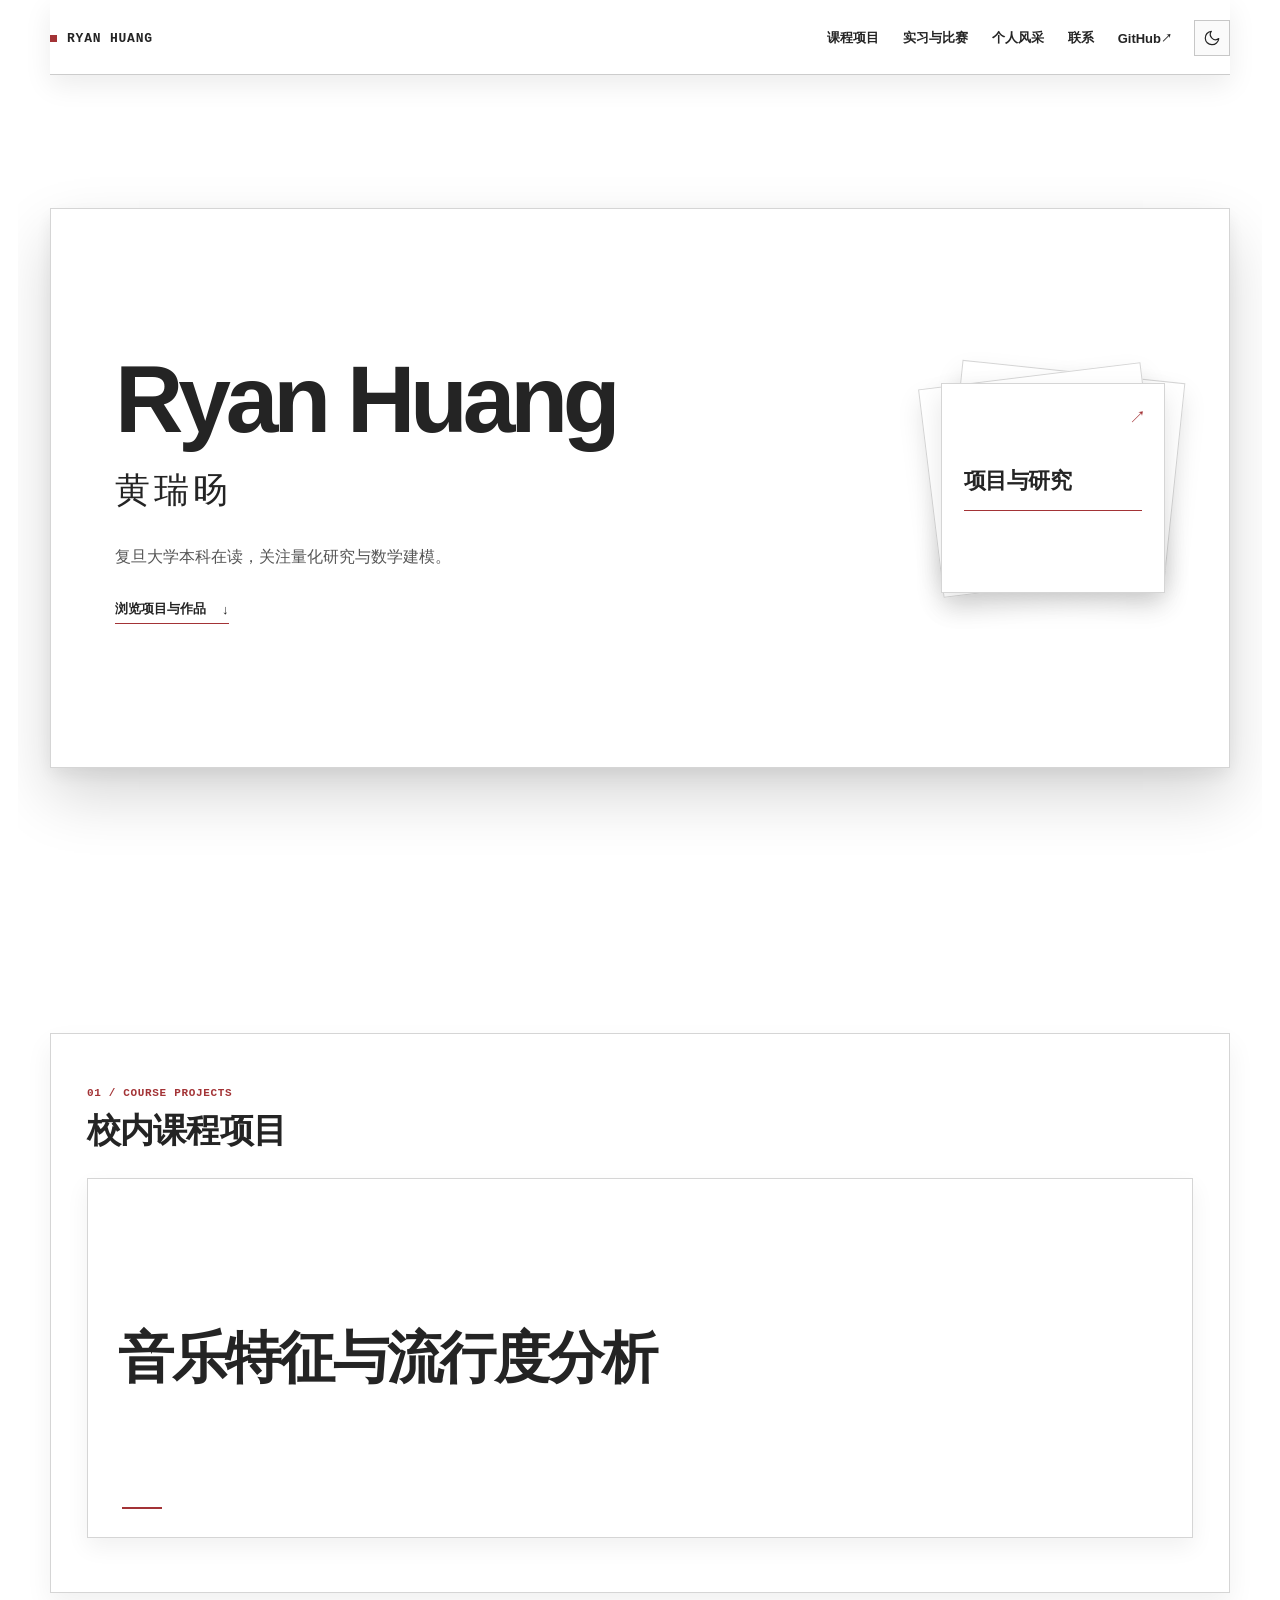
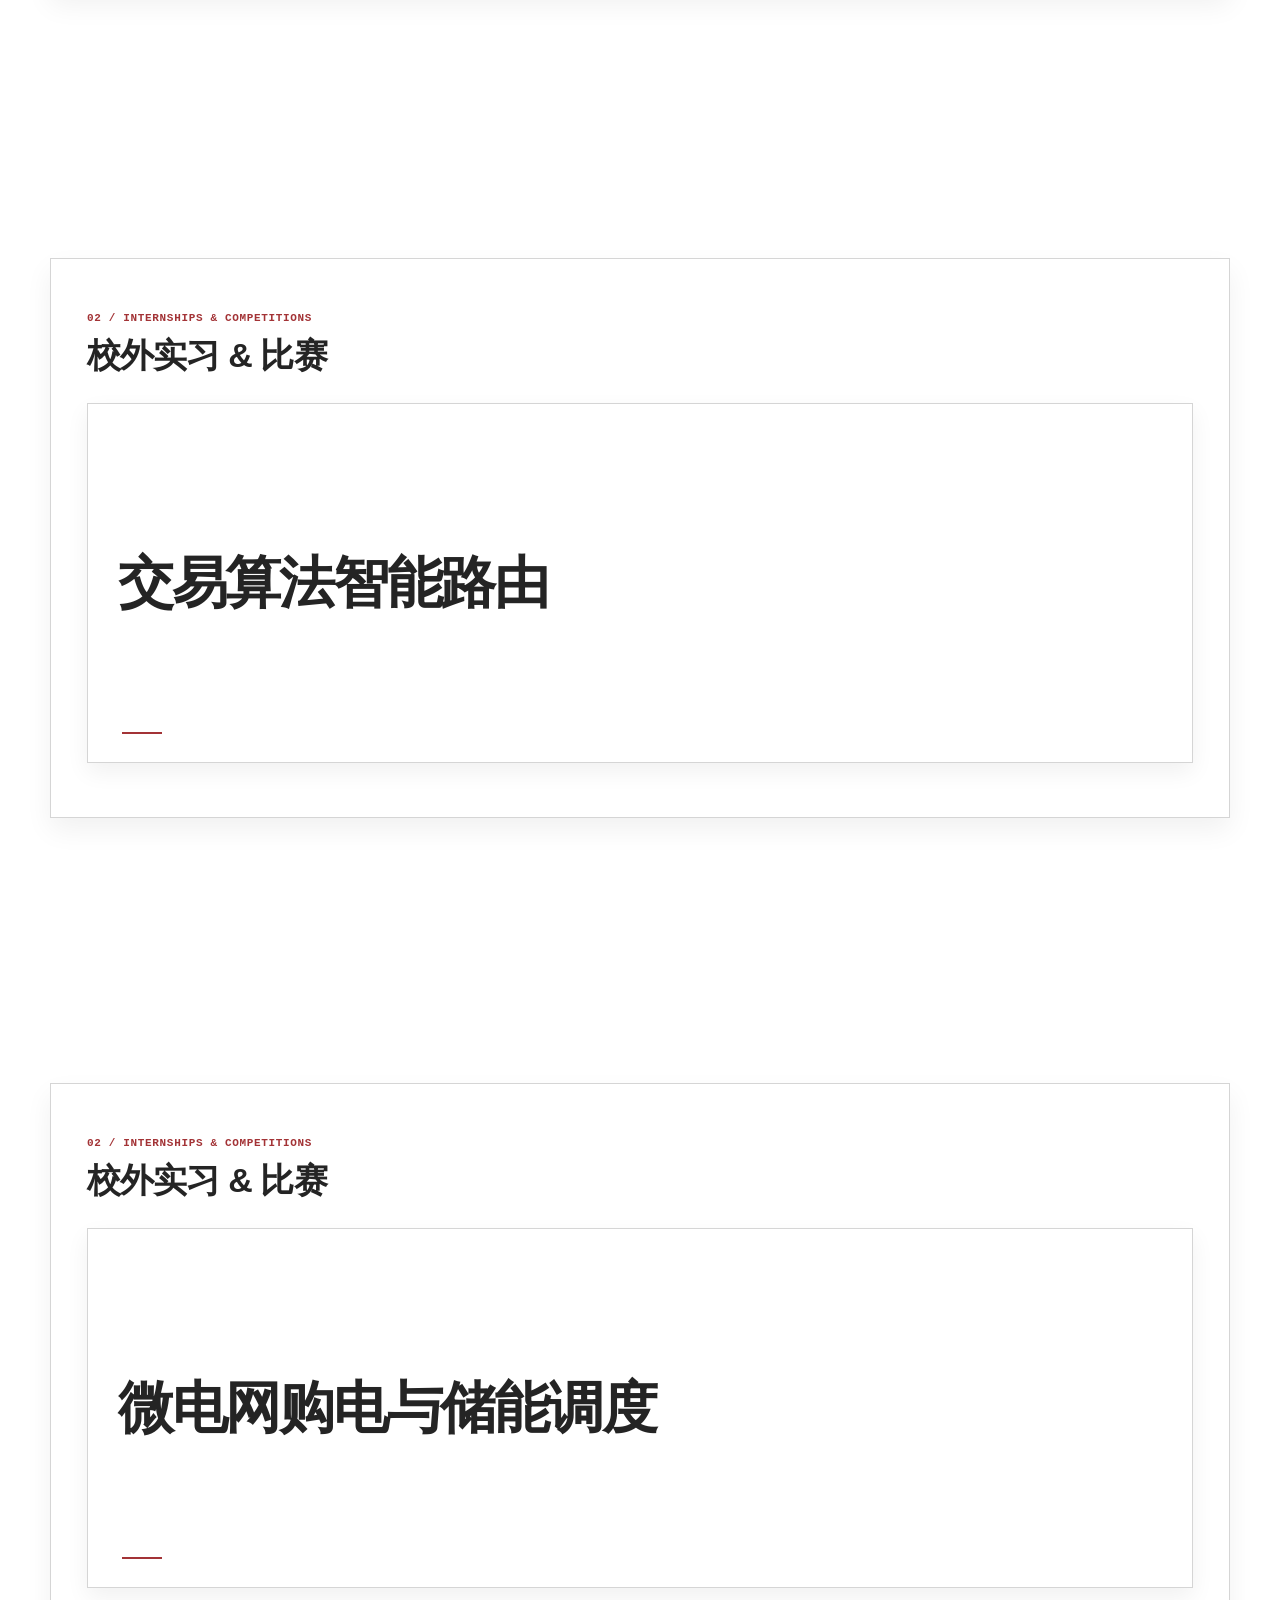
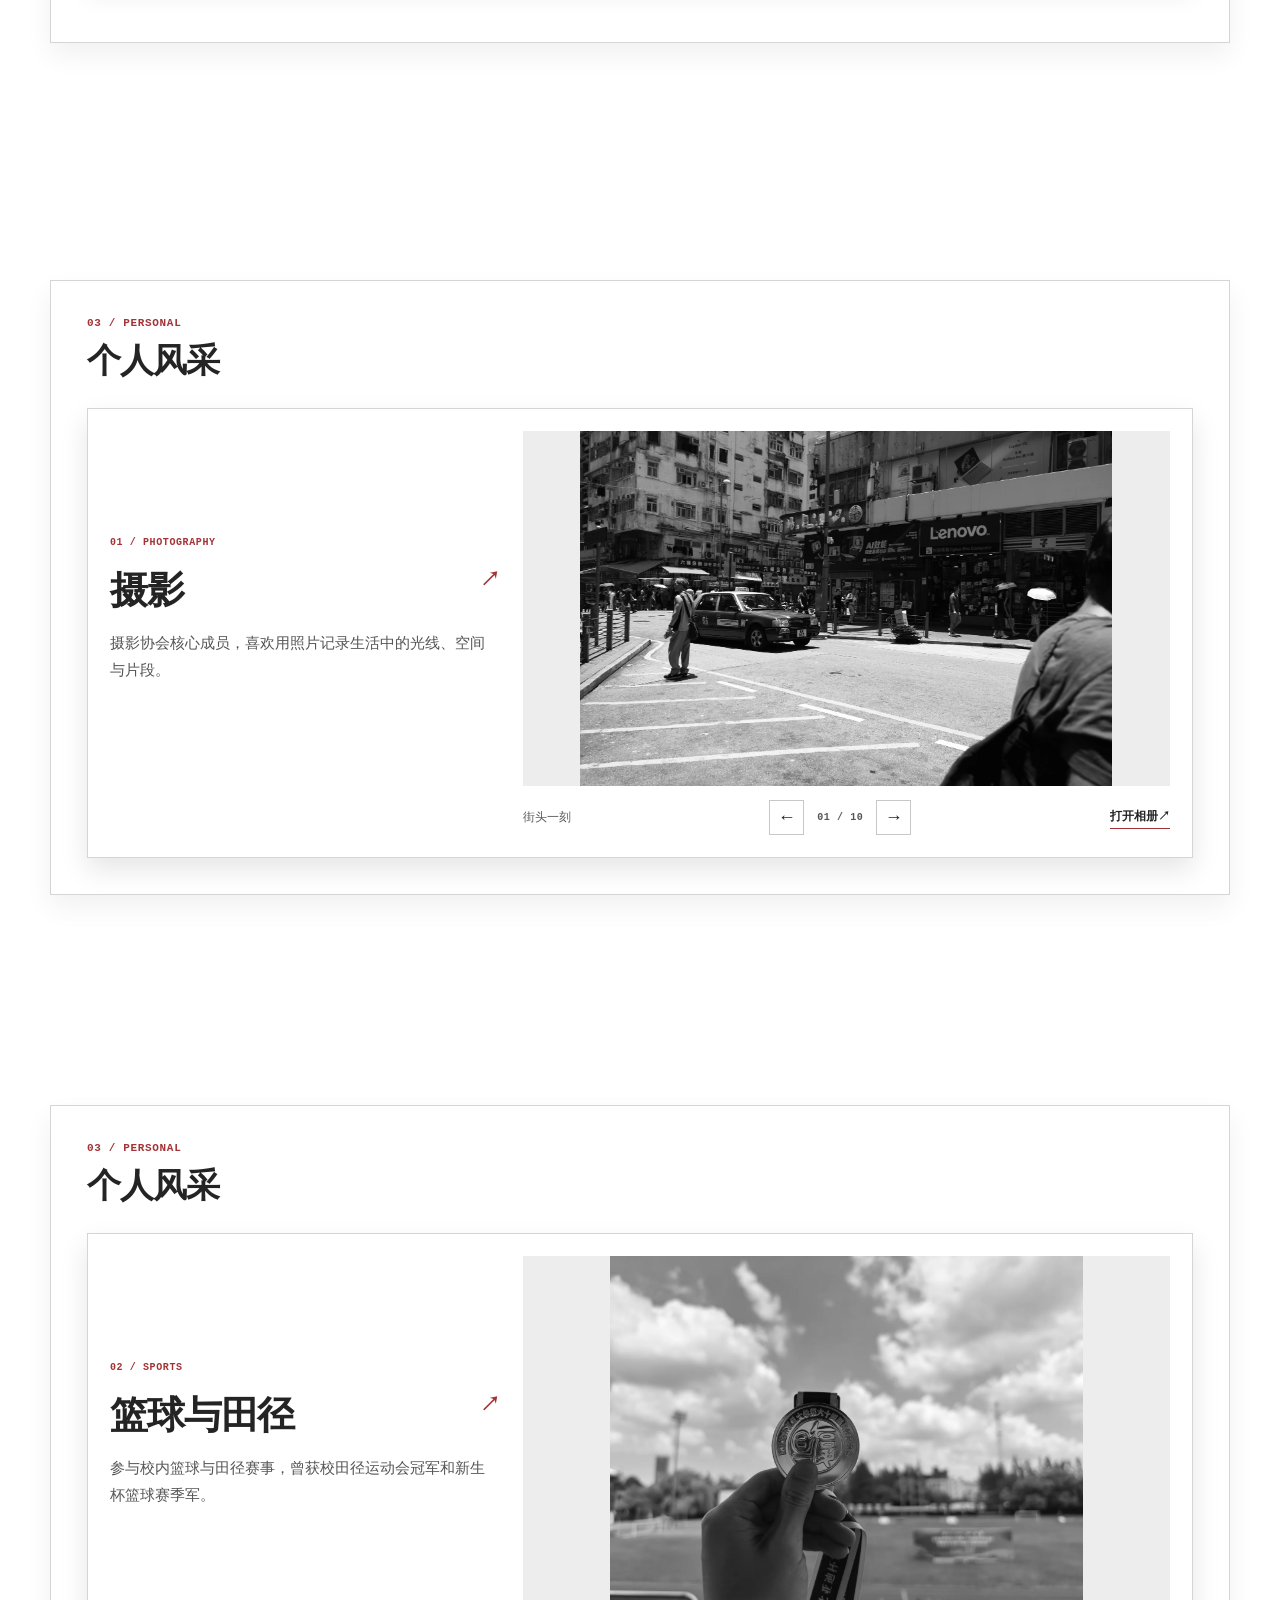
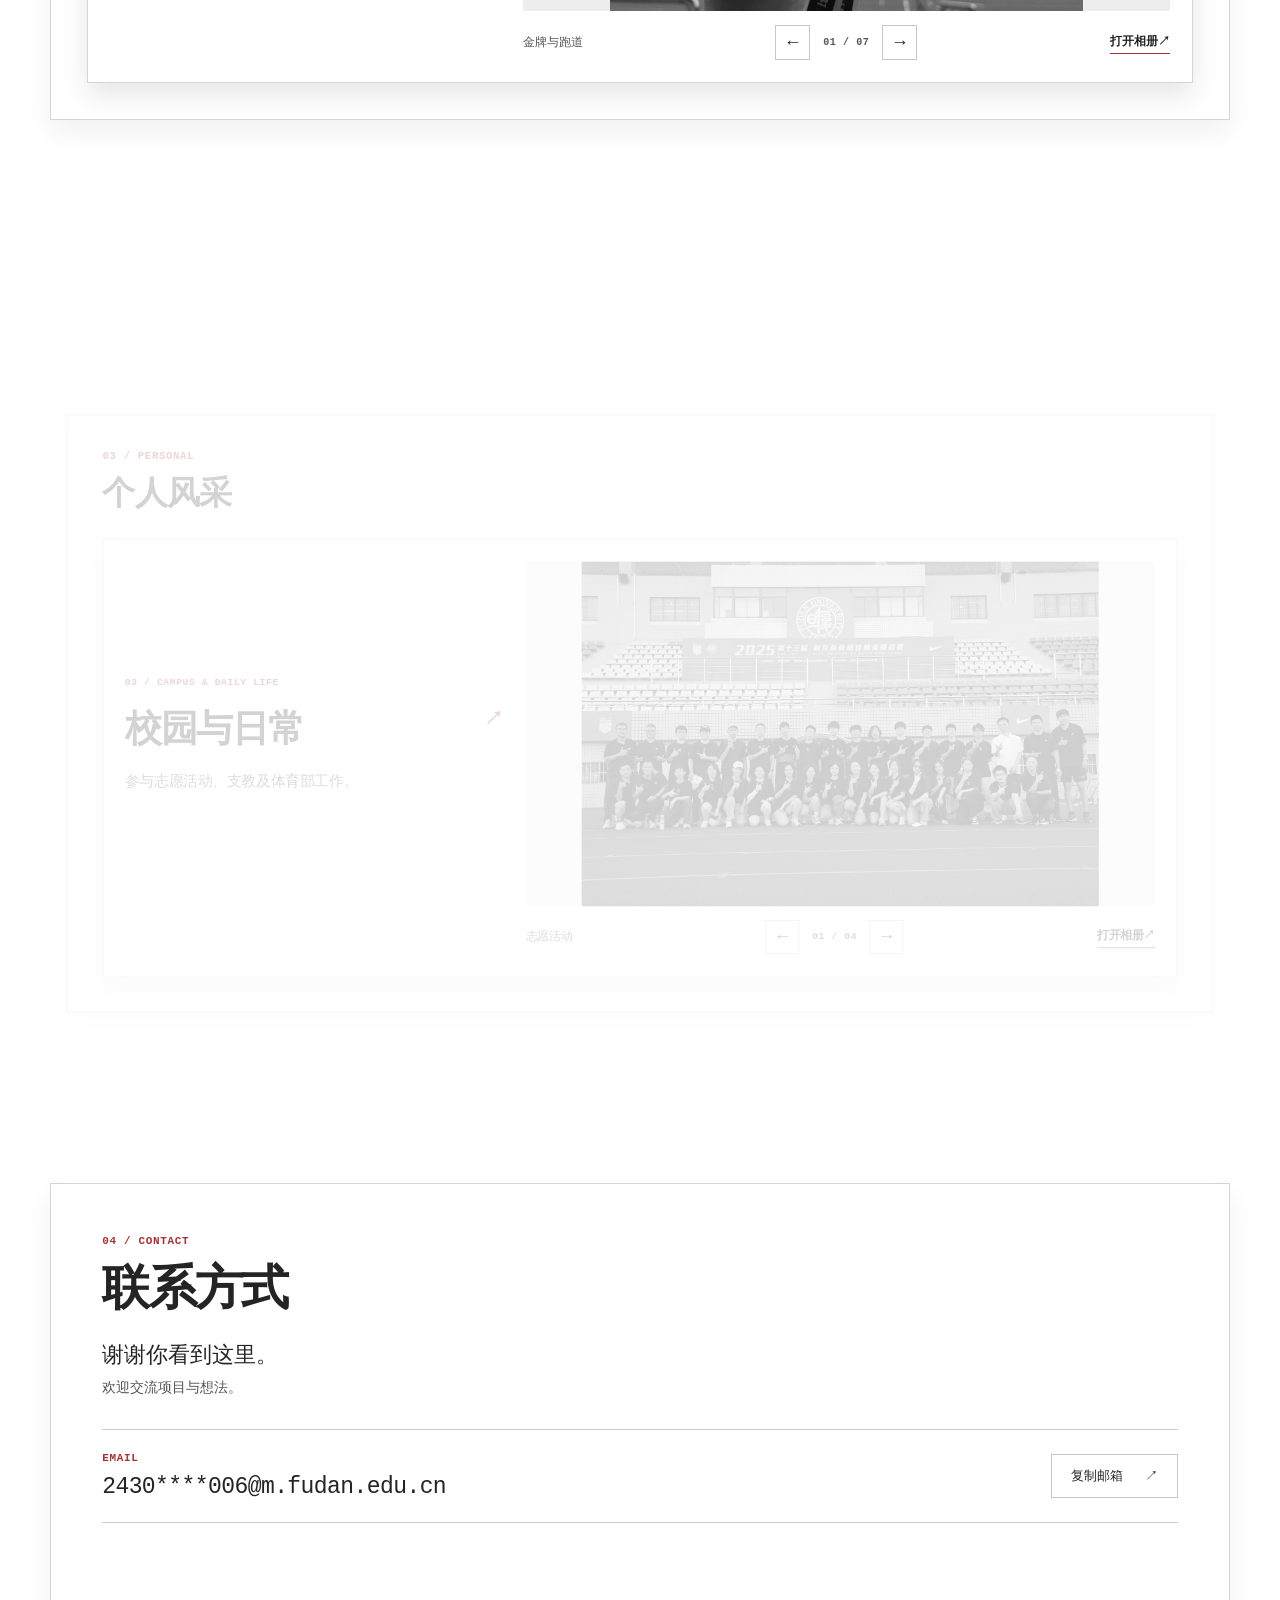
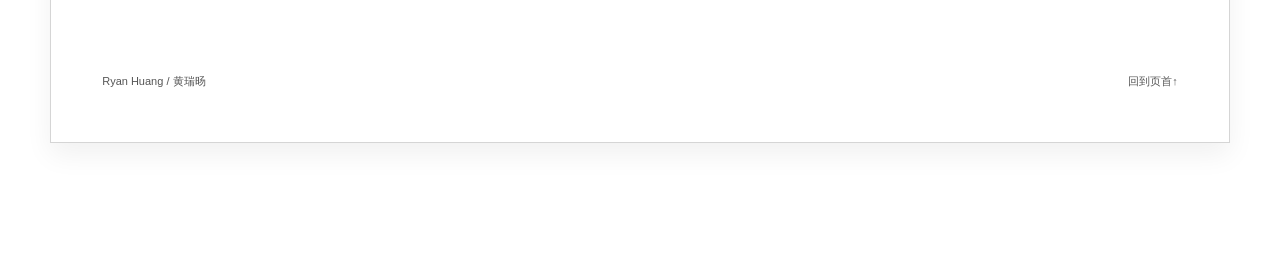
==== commit 8c0a3633: "Add files via upload" ====
--- a/index.html
+++ b/index.html
@@ -7,8 +7,9 @@
   <meta name="theme-color" content="#ffffff">
   <title>黄瑞旸 Ryan Huang | 项目与作品</title>
   <link rel="canonical" href="https://hrynb.github.io/">
-  <link rel="stylesheet" href="site.css?v=studio-4">
-  <script src="site.js?v=studio-4" defer></script>
+  <script src="theme.js?v=studio-5"></script>
+  <link rel="stylesheet" href="site.css?v=studio-5">
+  <script src="site.js?v=studio-5" defer></script>
 </head>
 <body class="home-page">
   <a class="skip-link" href="#main">跳转到正文</a>
@@ -24,6 +25,9 @@
         <a href="#contact">联系</a>
         <a href="https://github.com/hrynb" target="_blank" rel="noopener noreferrer">GitHub <span class="external" aria-hidden="true">↗</span></a>
       </nav>
+      <button class="theme-toggle" type="button" data-theme-toggle aria-label="深色模式" aria-pressed="false" title="切换到深色模式">
+        <svg viewBox="0 0 24 24" aria-hidden="true" focusable="false"><path class="theme-moon" d="M21 12.79A9 9 0 1 1 11.21 3 7 7 0 0 0 21 12.79Z"/><g class="theme-sun"><circle cx="12" cy="12" r="4"/><path d="M12 2v2M12 20v2M2 12h2M20 12h2M4.93 4.93l1.42 1.42M17.65 17.65l1.42 1.42M4.93 19.07l1.42-1.42M17.65 6.35l1.42-1.42"/></g></svg>
+      </button>
     </header>
     <nav class="section-progress" data-section-progress aria-label="章节导航"></nav>
 
--- a/site.css
+++ b/site.css
@@ -7,6 +7,25 @@
   --muted: #555555;
   --rule: #cccccc;
   --accent: #a33336;
+  --canvas: var(--paper);
+  --card-border: #d5d5d5;
+  --hover-border: #aaaaaa;
+  --control-border: #c7c7c7;
+  --cover: #f1f1f1;
+  --photo-backdrop: #ededed;
+  --note-ink: #666666;
+  --chart-grid: #dddddd;
+  --chart-guide: #e4e4e4;
+  --chart-up: var(--accent);
+  --chart-down: #545b61;
+  --bar-primary: #888888;
+  --bar-secondary: #b6b6b6;
+  --faint: #777777;
+  --selection: #ead5d4;
+  --panel-shadow: 0 28px 58px rgb(0 0 0 / 16%), 0 7px 18px rgb(0 0 0 / 7%);
+  --panel-hover-shadow: 0 34px 66px rgb(0 0 0 / 19%), 0 8px 20px rgb(0 0 0 / 9%);
+  --card-shadow: 0 12px 26px rgb(0 0 0 / 10%);
+  --lift-shadow: 0 28px 54px rgb(0 0 0 / 22%);
   --sans: "Inter", "Segoe UI", -apple-system, BlinkMacSystemFont, "PingFang SC", "Microsoft YaHei UI", "Microsoft YaHei", sans-serif;
   --serif: var(--sans);
   --mono: "Cascadia Code", Consolas, monospace;
@@ -17,25 +36,62 @@
   --scene-bleed: 32px;
 }
 
+:root[data-theme="dark"] {
+  color-scheme: dark;
+  --canvas: #101214;
+  --paper: #191c20;
+  --panel: #282d33;
+  --surface: #20252a;
+  --ink: #e7e9ec;
+  --muted: #adb5bf;
+  --rule: #3b434c;
+  --accent: #e1999c;
+  --card-border: #3b434c;
+  --hover-border: #68727e;
+  --control-border: #515b67;
+  --cover: #242a30;
+  --photo-backdrop: #11161b;
+  --note-ink: #c5cbd3;
+  --chart-grid: #45505c;
+  --chart-guide: #343e48;
+  --chart-down: #b2bfcc;
+  --bar-primary: #98a5b3;
+  --bar-secondary: #677686;
+  --faint: #9ba6b3;
+  --selection: #60393c;
+  --panel-shadow: 0 28px 58px rgb(0 0 0 / 40%), 0 7px 18px rgb(0 0 0 / 22%);
+  --panel-hover-shadow: 0 34px 66px rgb(0 0 0 / 48%), 0 8px 20px rgb(0 0 0 / 28%);
+  --card-shadow: 0 12px 26px rgb(0 0 0 / 35%);
+  --lift-shadow: 0 28px 54px rgb(0 0 0 / 52%);
+}
+
 * { box-sizing: border-box; }
 [hidden] { display: none !important; }
-body { margin: 0; background: var(--paper); color: var(--ink); font-family: var(--sans); font-weight: 450; -webkit-font-smoothing: antialiased; text-rendering: optimizeLegibility; }
+html { background: var(--canvas); }
+body { margin: 0; background: var(--canvas); color: var(--ink); font-family: var(--sans); font-weight: 450; -webkit-font-smoothing: antialiased; text-rendering: optimizeLegibility; }
 a { color: inherit; text-decoration: none; }
 a:hover { color: var(--accent); }
 a:focus-visible, summary:focus-visible { outline: 2px solid var(--accent); outline-offset: 6px; }
-::selection { background: #ead5d4; color: var(--ink); }
+::selection { background: var(--selection); color: var(--ink); }
 :target { scroll-margin-top: 24px; }
 .page { width: min(1180px, calc(100% - 80px)); margin: 0 auto; }
 .mono { font-family: var(--mono); font-size: 11px; font-weight: 600; letter-spacing: .06em; }
 
-.skip-link { position: absolute; top: 12px; left: 16px; z-index: 2; padding: 10px 14px; background: var(--ink); color: white; transform: translateY(-180%); }
-.skip-link:focus { transform: none; color: white; }
-.site-header { display: flex; flex-wrap: wrap; align-items: center; justify-content: space-between; gap: 16px; padding: 20px 0 18px; border-bottom: 1px solid var(--rule); }
+.skip-link { position: absolute; top: 12px; left: 16px; z-index: 80; padding: 10px 14px; background: var(--ink); color: var(--paper); transform: translateY(-180%); }
+.skip-link:focus { transform: none; color: var(--paper); }
+.site-header { display: grid; grid-template-columns: auto minmax(0, 1fr) auto; align-items: center; gap: 12px 22px; padding: 20px 0 18px; border-bottom: 1px solid var(--rule); }
 .brand { display: inline-flex; align-items: center; gap: 10px; font-family: var(--mono); font-size: 13px; font-weight: 700; letter-spacing: .06em; }
 .brand-mark { width: 7px; height: 7px; background: var(--accent); }
-.nav { display: flex; gap: 24px; font-size: 13px; font-weight: 600; }
+.nav { display: flex; flex-wrap: wrap; align-items: center; justify-content: flex-end; justify-self: end; gap: 10px 24px; font-size: 13px; font-weight: 600; }
 .nav a { padding: 4px 0; }
 .external { font-size: 11px; }
+.theme-toggle { display: inline-grid; place-items: center; justify-self: end; width: 36px; height: 36px; padding: 7px; border: 1px solid var(--control-border); border-radius: 0; background: var(--surface); color: var(--ink); cursor: pointer; transition: color 180ms ease, background-color 180ms ease, border-color 180ms ease, transform 300ms var(--flow-ease), box-shadow 300ms var(--flow-ease); }
+.theme-toggle svg { display: block; width: 18px; height: 18px; fill: none; stroke: currentColor; stroke-width: 1.6; stroke-linecap: round; stroke-linejoin: round; }
+.theme-toggle:focus-visible { outline: 2px solid var(--accent); outline-offset: 4px; }
+.theme-toggle:active { transform: translateY(1px); }
+.theme-sun { display: none; }
+:root[data-theme="dark"] .theme-moon { display: none; }
+:root[data-theme="dark"] .theme-sun { display: inline; }
 
 .hero { display: grid; grid-template-columns: minmax(0, 1fr) 290px; gap: 48px; padding: 46px 0 40px; border-bottom: 1px solid var(--rule); }
 .eyebrow { display: flex; align-items: center; gap: 12px; margin: 0 0 18px; color: var(--muted); }
@@ -60,17 +116,17 @@
 h2 { margin: 0; font-family: var(--serif); font-size: 28px; font-weight: 700; line-height: 1.35; }
 .section-note { margin: 0 0 5px; color: var(--muted); font-size: 12px; }
 .project { position: relative; min-width: 0; }
-.project-entry { position: relative; display: block; min-height: 440px; overflow: hidden; padding: 0; border: 1px solid #d6d6d6; background: var(--paper); color: var(--ink); box-shadow: 0 9px 24px rgb(0 0 0 / 4%); transition: transform 340ms var(--flow-ease), box-shadow 340ms var(--flow-ease), border-color 300ms ease; }
+.project-entry { position: relative; display: block; min-height: 440px; overflow: hidden; padding: 0; border: 1px solid var(--card-border); background: var(--paper); color: var(--ink); box-shadow: 0 9px 24px rgb(0 0 0 / 4%); transition: transform 340ms var(--flow-ease), box-shadow 340ms var(--flow-ease), border-color 300ms ease; }
 .project-entry::before { content: ""; position: absolute; z-index: 4; left: 34px; bottom: 28px; width: 40px; height: 2px; background: var(--accent); transition: width 400ms var(--flow-ease); }
 .project-entry:hover { color: var(--ink); }
-.project.is-cover-open .project-entry { transform: translateY(-5px); border-color: #bbbbbb; box-shadow: 0 22px 42px rgb(0 0 0 / 11%); }
+.project.is-cover-open .project-entry { transform: translateY(-5px); border-color: var(--hover-border); box-shadow: 0 22px 42px rgb(0 0 0 / 11%); }
 .project.is-cover-open .project-entry::before { width: 58px; }
 .project-number { padding-top: 4px; color: var(--muted); }
 .project-kind { display: block; color: var(--accent); font-size: 10px; font-family: var(--mono); font-weight: 600; letter-spacing: .06em; }
 .project-entry .project-name { position: absolute; z-index: 3; top: 50%; left: 34px; right: 34px; display: block; transform: translateY(-50%); font-size: clamp(32px, 3.1vw, 44px); font-weight: 700; line-height: 1.35; text-wrap: balance; transition: top 520ms var(--flow-ease), transform 520ms var(--flow-ease), font-size 420ms var(--flow-ease); }
 .project-grid-single .project-name { font-size: clamp(38px, 4.8vw, 68px); }
 .project.is-cover-open .project-name { top: 27px; transform: translateY(0); font-size: 26px; }
-.project-cover { position: absolute; inset: 0; z-index: 1; background: #f1f1f1; border-radius: 48% 0 0 48% / 60% 0 0 60%; transform: translateX(102%); transition: transform 600ms var(--flow-ease), border-radius 580ms var(--flow-ease); }
+.project-cover { position: absolute; inset: 0; z-index: 1; background: var(--cover); border-radius: 48% 0 0 48% / 60% 0 0 60%; transform: translateX(102%); transition: transform 600ms var(--flow-ease), border-radius 580ms var(--flow-ease); }
 .project-cover-inner { display: flex; flex-direction: column; gap: 13px; height: 100%; padding: 103px 34px 28px; opacity: 0; transform: translateX(24px); transition: opacity 300ms ease, transform 420ms var(--flow-ease); }
 .project.is-cover-open .project-cover { transform: translateX(0); border-radius: 0; }
 .project.is-cover-open .project-cover-inner { opacity: 1; transform: translateX(0); transition-delay: 120ms; }
@@ -83,7 +139,7 @@
 .project.is-cover-open .project-arrow { transform: translate(3px, -3px); }
 .project-link { margin-top: 16px; }
 
-.preview-panel { position: fixed; z-index: 30; width: min(390px, calc(100vw - 28px)); max-height: calc(100dvh - 28px); overflow-x: hidden; overflow-y: auto; border: 1px solid #b9b9b9; background: var(--paper); box-shadow: 0 18px 46px rgb(0 0 0 / 16%); animation: preview-enter 420ms var(--flow-ease) both; }
+.preview-panel { position: fixed; z-index: 30; width: min(390px, calc(100vw - 28px)); max-height: calc(100dvh - 28px); overflow-x: hidden; overflow-y: auto; border: 1px solid var(--control-border); background: var(--paper); box-shadow: 0 18px 46px rgb(0 0 0 / 16%); animation: preview-enter 420ms var(--flow-ease) both; }
 .home-page .preview-panel { max-height: calc(100dvh - var(--header-height) - 28px); }
 .project-preview { padding: 0; color: var(--muted); pointer-events: none; }
 .project-preview .preview-kicker { display: none; }
@@ -111,9 +167,9 @@
 .gallery-popover button:hover { border-color: var(--accent); color: var(--accent); background: var(--surface); }
 .gallery-popover button:focus-visible { outline: 2px solid var(--accent); outline-offset: 3px; }
 .gallery-popover .preview-close { border-color: transparent; font-size: 24px; }
-.gallery-stage { position: relative; display: grid; place-items: center; aspect-ratio: 16 / 10; overflow: hidden; background: #e9e9e9; }
+.gallery-stage { position: relative; display: grid; place-items: center; aspect-ratio: 16 / 10; overflow: hidden; background: var(--photo-backdrop); }
 .gallery-stage img { display: block; width: 100%; height: 100%; min-height: 0; object-fit: contain; }
-.gallery-stage .gallery-incoming { position: absolute; inset: 0; background: #e9e9e9; }
+.gallery-stage .gallery-incoming { position: absolute; inset: 0; background: var(--photo-backdrop); }
 .gallery-stage .gallery-error { position: absolute; padding: 12px; background: var(--paper); font-size: 12px; }
 .gallery-popover .gallery-caption { padding: 10px 16px 0; color: var(--muted); font-size: 12px; }
 .gallery-controls { display: flex; align-items: center; justify-content: space-between; gap: 14px; padding: 12px 16px 14px; }
@@ -203,9 +259,10 @@
 
 @media (max-width: 600px) {
   .page { width: calc(100% - 40px); }
-  .site-header { padding: 17px 0 15px; gap: 14px; }
+  .site-header { grid-template-columns: minmax(0, 1fr) auto; padding: 17px 0 15px; gap: 10px 12px; }
   .brand { font-size: 11px; gap: 7px; letter-spacing: .02em; }
-  .nav { flex-wrap: wrap; gap: 8px 16px; font-size: 12px; }
+  .nav { grid-column: 1 / -1; grid-row: 2; justify-self: start; justify-content: flex-start; gap: 8px 16px; font-size: 12px; }
+  .theme-toggle { grid-column: 2; grid-row: 1; width: 44px; height: 44px; padding: 11px; }
   .hero { grid-template-columns: 1fr; gap: 24px; padding: 30px 0; }
   .eyebrow { margin-bottom: 16px; font-size: 10px; }
   .name-cn { font-size: 48px; }
@@ -277,11 +334,11 @@
 .chapter-group { margin: 0; padding: 0; border: 0; }
 .project-grid, .personal-grid { display: flex; flex-direction: column; gap: 24px; }
 .scene-slot { display: grid; place-items: center; width: calc(100% + 2 * var(--scene-bleed)); height: var(--scene-height); margin-inline: calc(-1 * var(--scene-bleed)); padding: var(--scene-gap) var(--scene-bleed); overflow: clip; scroll-margin-top: 0; }
-.screen-panel { position: relative; display: flex; flex-direction: column; justify-content: center; width: 100%; min-height: min(560px, calc(var(--scene-height) - 2 * var(--scene-gap))); max-height: calc(var(--scene-height) - 2 * var(--scene-gap)); padding: clamp(22px, 3vw, 36px); border: 1px solid #d5d5d5; background: var(--paper); box-shadow: 0 28px 58px rgb(0 0 0 / 16%), 0 7px 18px rgb(0 0 0 / 7%); transform: none; opacity: 1; transition: transform 820ms var(--flow-ease), opacity 700ms var(--flow-ease), box-shadow 820ms var(--flow-ease); }
+.screen-panel { position: relative; display: flex; flex-direction: column; justify-content: center; width: 100%; min-height: min(560px, calc(var(--scene-height) - 2 * var(--scene-gap))); max-height: calc(var(--scene-height) - 2 * var(--scene-gap)); padding: clamp(22px, 3vw, 36px); border: 1px solid var(--card-border); background: var(--paper); box-shadow: var(--panel-shadow); transform: none; opacity: 1; transition: transform 820ms var(--flow-ease), opacity 700ms var(--flow-ease), box-shadow 820ms var(--flow-ease); }
 .screen-panel.has-inner-overflow { justify-content: flex-start; overflow-x: hidden; overflow-y: auto; overscroll-behavior: contain; }
 .scene-layout-ready .scene-slot:not(.is-active) > .screen-panel { transform: translate3d(0, 76px, 0) scale(.972); opacity: .2; box-shadow: 0 12px 26px rgb(0 0 0 / 6%); }
 .scene-layout-ready .scene-slot.is-active > .screen-panel { transform: translate3d(0, 0, 0) scale(1); opacity: 1; }
-.screen-panel:hover { box-shadow: 0 34px 66px rgb(0 0 0 / 19%), 0 8px 20px rgb(0 0 0 / 9%); }
+.screen-panel:hover { box-shadow: var(--panel-hover-shadow); }
 .screen-panel > .section-heading { flex-shrink: 0; margin-bottom: 24px; }
 .screen-panel .section-heading h2 { font-size: clamp(25px, 2.7vw, 34px); font-weight: 600; letter-spacing: -.025em; }
 .screen-panel .project { width: 100%; }
@@ -295,14 +352,14 @@
 .project-decoration { position: absolute; z-index: 2; pointer-events: none; }
 .music-decoration { inset: 0; overflow: hidden; opacity: 0; transition: opacity 240ms ease; }
 .project-entry.has-decoration .music-decoration { opacity: 1; }
-.music-note { position: absolute; top: 0; left: 0; color: #666666; font-family: "Segoe UI Symbol", var(--sans); font-size: var(--note-size); opacity: .42; will-change: transform; }
+.music-note { position: absolute; top: 0; left: 0; color: var(--note-ink); font-family: "Segoe UI Symbol", var(--sans); font-size: var(--note-size); opacity: .42; will-change: transform; }
 .music-note:nth-child(3n) { color: var(--accent); }
 .candle-decoration { right: 32px; bottom: 58px; width: 38%; height: 44%; opacity: 0; transform: translateY(12px) scale(.96); transition: opacity 440ms var(--flow-ease), transform 520ms var(--flow-ease); }
 .project-entry.has-decoration .candle-decoration { opacity: .68; transform: translateY(0) scale(1); }
-.energy-decoration { right: 40px; bottom: 62px; display: flex; align-items: end; justify-content: space-around; gap: 18px; width: 26%; min-width: 160px; height: 174px; padding: 12px 14px 0; border-bottom: 1px solid #cccccc; background: repeating-linear-gradient(to top, transparent 0, transparent 43px, #e4e4e4 43px, #e4e4e4 44px); opacity: 0; transform: translateY(12px) scale(.86); transform-origin: center bottom; transition: opacity 440ms var(--flow-ease), transform 600ms var(--flow-ease); }
+.energy-decoration { right: 40px; bottom: 62px; display: flex; align-items: end; justify-content: space-around; gap: 18px; width: 26%; min-width: 160px; height: 174px; padding: 12px 14px 0; border-bottom: 1px solid var(--rule); background: repeating-linear-gradient(to top, transparent 0, transparent 43px, var(--chart-guide) 43px, var(--chart-guide) 44px); opacity: 0; transform: translateY(12px) scale(.86); transform-origin: center bottom; transition: opacity 440ms var(--flow-ease), transform 600ms var(--flow-ease); }
 .project-entry.has-decoration .energy-decoration { opacity: .75; transform: translateY(0) scale(1); }
-.energy-decoration span { flex: 1; max-width: 44px; height: 38%; background: #888888; transform-origin: center bottom; animation: energy-pulse 3400ms ease-in-out infinite; animation-play-state: paused; }
-.energy-decoration span:nth-child(2) { height: 66%; background: #b6b6b6; animation-duration: 4100ms; animation-delay: -1300ms; }
+.energy-decoration span { flex: 1; max-width: 44px; height: 38%; background: var(--bar-primary); transform-origin: center bottom; animation: energy-pulse 3400ms ease-in-out infinite; animation-play-state: paused; }
+.energy-decoration span:nth-child(2) { height: 66%; background: var(--bar-secondary); animation-duration: 4100ms; animation-delay: -1300ms; }
 .energy-decoration span:nth-child(3) { height: 94%; background: var(--accent); animation-duration: 3700ms; animation-delay: -2200ms; }
 .project-entry.has-decoration .energy-decoration span { animation-play-state: running; }
 @keyframes energy-pulse { 0%, 100% { transform: scaleY(.62); } 28% { transform: scaleY(1); } 55% { transform: scaleY(.76); } 78% { transform: scaleY(.93); } }
@@ -323,7 +380,7 @@
 .hero-panel .hero-link { margin-top: 29px; }
 .quick-deck { --deck-open: 0; position: relative; width: 224px; height: 246px; justify-self: end; }
 .quick-deck:is(:hover, :focus-within) { --deck-open: 1; }
-.deck-card { --card-index: 0; position: absolute; z-index: 3; top: calc(18px * (1 - var(--deck-open)) + 84px * var(--card-index) * var(--deck-open)); left: 0; width: 100%; height: calc(210px - 136px * var(--deck-open)); border: 1px solid #d6d6d6; background: var(--paper); color: var(--ink); box-shadow: 0 12px 26px rgb(0 0 0 / 10%); transform: translate(calc(var(--card-x, 0px) * (1 - var(--deck-open))), calc(var(--card-y, 0px) * (1 - var(--deck-open)))) rotate(calc(var(--card-rotation, 0deg) * (1 - var(--deck-open)))); transition: top 520ms var(--flow-ease), height 520ms var(--flow-ease), transform 520ms var(--flow-ease), box-shadow 300ms ease, border-color 200ms ease; }
+.deck-card { --card-index: 0; position: absolute; z-index: 3; top: calc(18px * (1 - var(--deck-open)) + 84px * var(--card-index) * var(--deck-open)); left: 0; width: 100%; height: calc(210px - 136px * var(--deck-open)); border: 1px solid var(--card-border); background: var(--paper); color: var(--ink); box-shadow: var(--card-shadow); transform: translate(calc(var(--card-x, 0px) * (1 - var(--deck-open))), calc(var(--card-y, 0px) * (1 - var(--deck-open)))) rotate(calc(var(--card-rotation, 0deg) * (1 - var(--deck-open)))); transition: top 520ms var(--flow-ease), height 520ms var(--flow-ease), transform 520ms var(--flow-ease), box-shadow 300ms ease, border-color 200ms ease; }
 .deck-card:nth-child(2) { --card-index: 1; --card-x: -11px; --card-y: -8px; --card-rotation: -7deg; z-index: 2; }
 .deck-card:nth-child(3) { --card-index: 2; --card-x: 10px; --card-y: -12px; --card-rotation: 6deg; z-index: 1; }
 .deck-card > span { position: absolute; transition: top 520ms var(--flow-ease), font-size 520ms var(--flow-ease), opacity 280ms ease, transform 520ms var(--flow-ease); }
@@ -334,23 +391,23 @@
 .deck-card:hover, .deck-card:focus-visible { z-index: 4; border-color: var(--accent); color: var(--ink); box-shadow: 0 16px 30px rgb(0 0 0 / 16%); }
 
 /* Inline personal cards: the image reveals color in place; controls are siblings of the link. */
-.personal-surface { position: relative; width: 100%; min-width: 0; padding: 22px; border: 1px solid #d4d4d4; background: var(--paper); box-shadow: 0 12px 26px rgb(0 0 0 / 9%); transition: transform 540ms var(--flow-ease), box-shadow 540ms var(--flow-ease), border-color 420ms ease; }
+.personal-surface { position: relative; width: 100%; min-width: 0; padding: 22px; border: 1px solid var(--card-border); background: var(--paper); box-shadow: var(--card-shadow); transition: transform 540ms var(--flow-ease), box-shadow 540ms var(--flow-ease), border-color 420ms ease; }
 .personal-surface .gallery-trigger { display: grid; grid-template-columns: minmax(180px, .75fr) minmax(0, 1.25fr); align-items: center; gap: 24px; min-height: 0; height: auto; padding: 0; border: 0; background: transparent; box-shadow: none; transform: none; }
 .personal-copy { min-width: 0; }
 .personal-surface .personal-type { margin-bottom: 16px; font-size: 10px; }
 .personal-surface h3 { margin: 0 0 16px; font-size: clamp(25px, 3vw, 39px); font-weight: 600; line-height: 1.2; letter-spacing: -.03em; }
 .personal-surface .personal-description { margin: 0; color: var(--muted); font-size: 15px; font-weight: 400; line-height: 1.8; }
 .personal-surface .gallery-trigger h3::after { font-size: 20px; }
-.portrait-frame { position: relative; display: block; height: clamp(155px, calc(var(--scene-height) * .43), 380px); overflow: hidden; background: #ededed; }
+.portrait-frame { position: relative; display: block; height: clamp(155px, calc(var(--scene-height) * .43), 380px); overflow: hidden; background: var(--photo-backdrop); }
 .portrait-image { position: absolute; inset: 0; display: block; width: 100%; height: 100%; object-fit: contain; transition: transform 650ms var(--flow-ease); }
 .portrait-gray { filter: grayscale(1); }
 .portrait-color { clip-path: ellipse(0% 110% at 100% 50%); transition: clip-path 800ms var(--flow-ease), transform 650ms var(--flow-ease); }
 .personal-surface.has-keyboard-focus .portrait-color { clip-path: ellipse(160% 170% at 100% 50%); }
-.portrait-switch-layer { position: absolute; inset: 0; z-index: 2; background: #ededed; pointer-events: none; }
+.portrait-switch-layer { position: absolute; inset: 0; z-index: 2; background: var(--photo-backdrop); pointer-events: none; }
 .personal-toolbar { display: flex; flex-wrap: wrap; align-items: center; justify-content: space-between; gap: 10px 16px; margin-top: 14px; margin-left: calc(37.5% + 15px); }
 .personal-toolbar .gallery-caption { margin: 0; color: var(--muted); font-size: 12px; }
 .gallery-pagination { display: flex; align-items: center; gap: 10px; }
-.photo-arrow, .copy-email { display: inline-flex; align-items: center; justify-content: center; border: 1px solid #c7c7c7; border-radius: 0; background: var(--paper); color: var(--ink); font-family: var(--sans); cursor: pointer; transition: transform 300ms var(--flow-ease), box-shadow 300ms var(--flow-ease), border-color 200ms ease; }
+.photo-arrow, .copy-email { display: inline-flex; align-items: center; justify-content: center; border: 1px solid var(--control-border); border-radius: 0; background: var(--paper); color: var(--ink); font-family: var(--sans); cursor: pointer; transition: transform 300ms var(--flow-ease), box-shadow 300ms var(--flow-ease), border-color 200ms ease; }
 .photo-arrow { width: 35px; height: 35px; padding: 0; font-size: 18px; }
 .photo-arrow:focus-visible, .copy-email:focus-visible { outline: 2px solid var(--accent); outline-offset: 4px; }
 .photo-arrow:active, .copy-email:active { transform: translateY(1px) scale(.98); }
@@ -370,19 +427,20 @@
 .contact-panel .site-footer { margin-top: auto; padding-bottom: 0; border-top: 0; }
 .section-progress { position: fixed; right: 17px; top: 50%; z-index: 70; display: flex; flex-direction: column; gap: 8px; transform: translateY(-50%); }
 .section-progress:empty { display: none; }
-.section-progress a { position: relative; display: grid; place-items: center; width: 30px; height: 29px; color: #777777; font-family: var(--mono); font-size: 10px; transition: color 200ms ease, transform 300ms var(--flow-ease), box-shadow 300ms var(--flow-ease); }
+.section-progress a { position: relative; display: grid; place-items: center; width: 30px; height: 29px; color: var(--faint); font-family: var(--mono); font-size: 10px; transition: color 200ms ease, transform 300ms var(--flow-ease), box-shadow 300ms var(--flow-ease); }
 .section-progress a::before { content: ""; position: absolute; left: -5px; top: 8px; bottom: 8px; width: 2px; background: var(--accent); opacity: 0; transition: opacity 300ms ease; }
 .section-progress .is-current { color: var(--accent); }
 .section-progress .is-current::before { opacity: 1; }
 .nav a, .hero-link, .album-nav a, .site-footer a, .gallery-open { display: inline-flex; align-items: center; transition: transform 300ms var(--flow-ease), box-shadow 300ms var(--flow-ease), color 180ms ease; }
 
 @media (hover: hover) and (pointer: fine) {
-  .personal-surface:hover { z-index: 3; transform: translateY(-7px) scale(1.018); border-color: #a8a8a8; box-shadow: 0 28px 54px rgb(0 0 0 / 22%); }
+  .personal-surface:hover { z-index: 3; transform: translateY(-7px) scale(1.018); border-color: var(--hover-border); box-shadow: var(--lift-shadow); }
   .personal-surface:hover .portrait-color { clip-path: ellipse(160% 170% at 100% 50%); }
   .personal-surface:hover .portrait-image { transform: scale(1.025); }
   .nav a:hover, .hero-link:hover, .album-nav a:hover, .site-footer a:hover, .gallery-open:hover, .section-progress a:hover { transform: translateY(-3px); box-shadow: 0 6px 12px rgb(0 0 0 / 11%); }
   .photo-arrow:hover, .copy-email:hover { transform: translateY(-3px); border-color: var(--accent); box-shadow: 0 9px 16px rgb(0 0 0 / 15%); }
   .photo-grid a:hover { transform: translateY(-4px); box-shadow: 0 14px 26px rgb(0 0 0 / 16%); }
+  .theme-toggle:hover { transform: translateY(-2px); color: var(--accent); border-color: var(--accent); background: var(--panel); box-shadow: 0 6px 12px rgb(0 0 0 / 14%); }
 }
 .personal-surface.has-keyboard-focus { transform: translateY(-5px) scale(1.012); box-shadow: 0 22px 46px rgb(0 0 0 / 18%); }
 @media (max-width: 1300px) { .section-progress { display: none; } }
@@ -468,10 +526,10 @@
 }
 @media (prefers-reduced-motion: reduce) {
   .scene-layout-ready .scene-slot > .screen-panel, .scene-layout-ready .scene-slot:not(.is-active) > .screen-panel { transform: none; opacity: 1; }
-  .screen-panel, .deck-card, .deck-card > span, .project-entry, .project-decoration, .project-cover, .project-cover-inner, .project-entry .project-name,
+  .screen-panel, .theme-toggle, .deck-card, .deck-card > span, .project-entry, .project-decoration, .project-cover, .project-cover-inner, .project-entry .project-name,
   .personal-surface, .portrait-image, .portrait-color, .photo-arrow, .copy-email,
   .photo-grid a, .photo-grid img, .nav a, .hero-link, .album-nav a, .site-footer a, .gallery-open, .section-progress a { transition: none; }
-  .personal-surface:hover, .personal-surface.has-keyboard-focus, .photo-arrow:hover, .copy-email:hover,
+  .personal-surface:hover, .personal-surface.has-keyboard-focus, .photo-arrow:hover, .copy-email:hover, .theme-toggle:hover,
   .nav a:hover, .hero-link:hover, .album-nav a:hover, .site-footer a:hover, .gallery-open:hover { transform: none; }
   .music-note, .energy-decoration span { animation: none !important; }
 }
